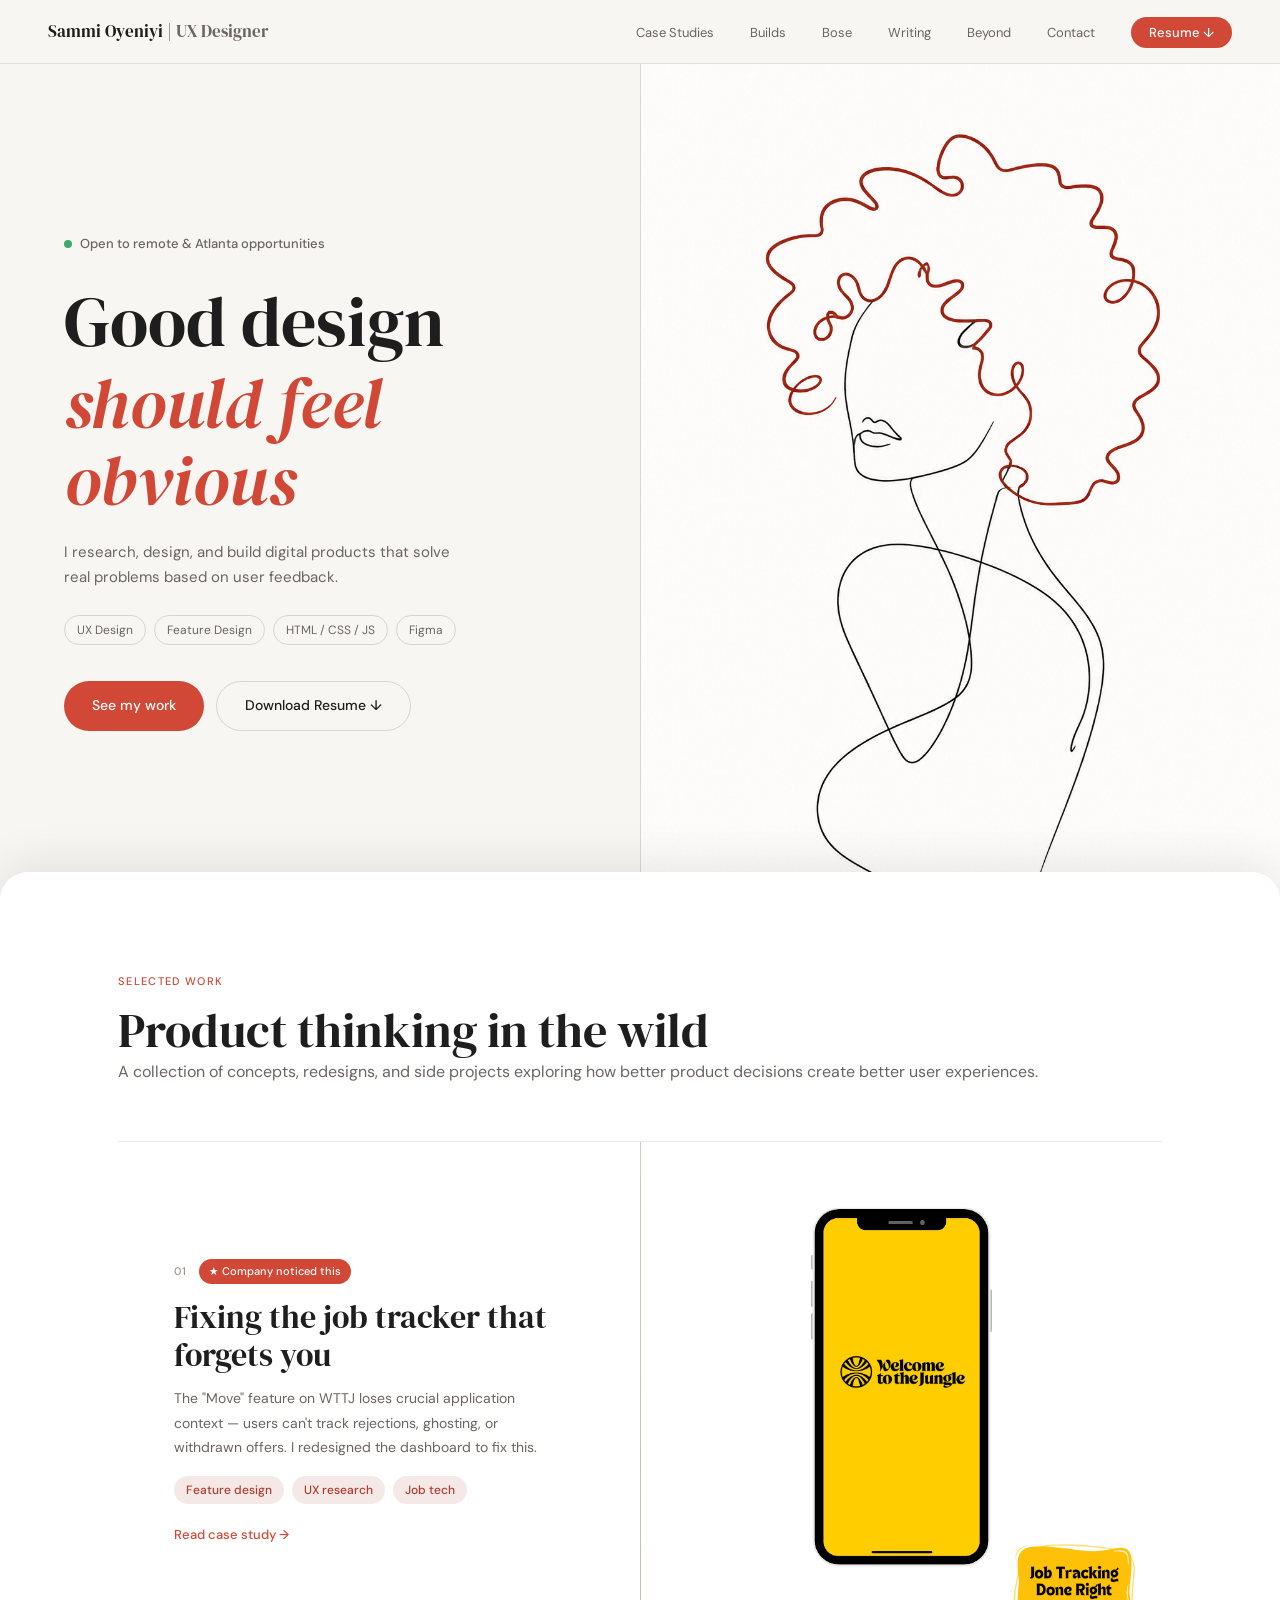
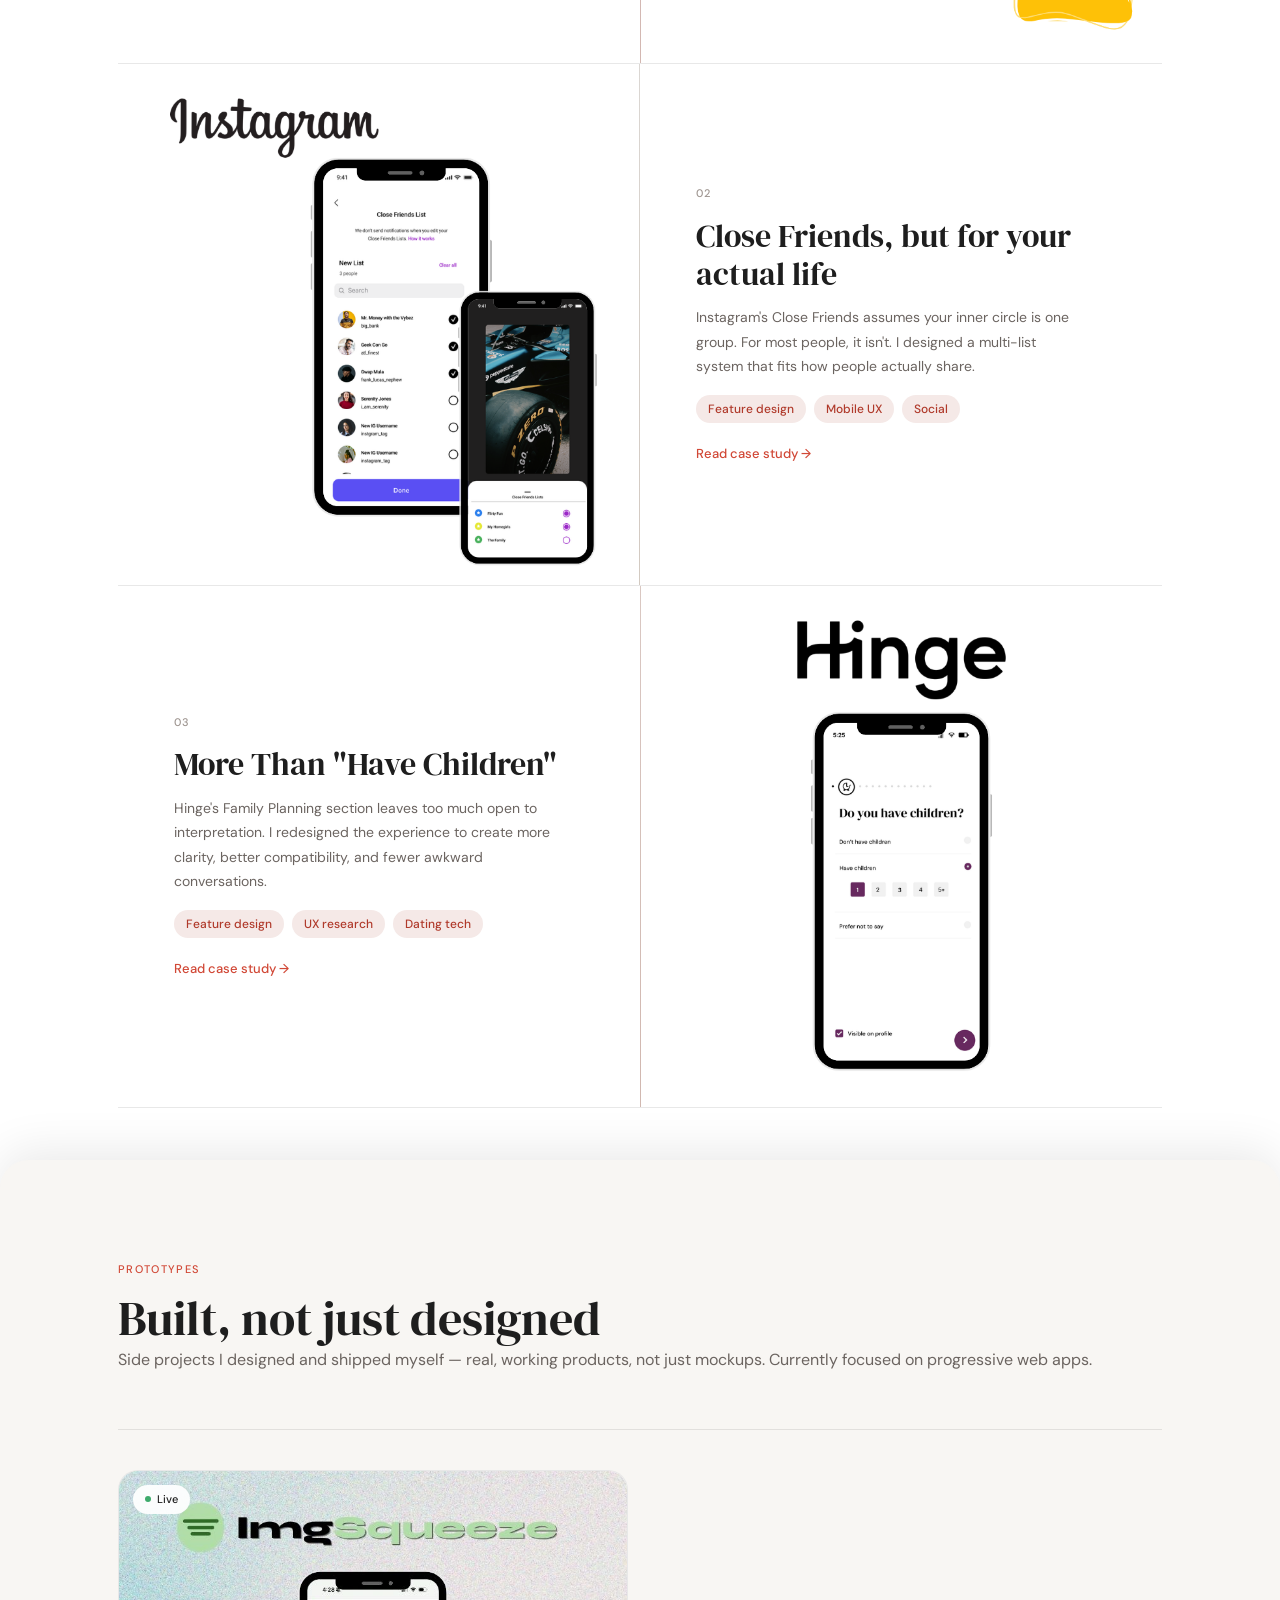
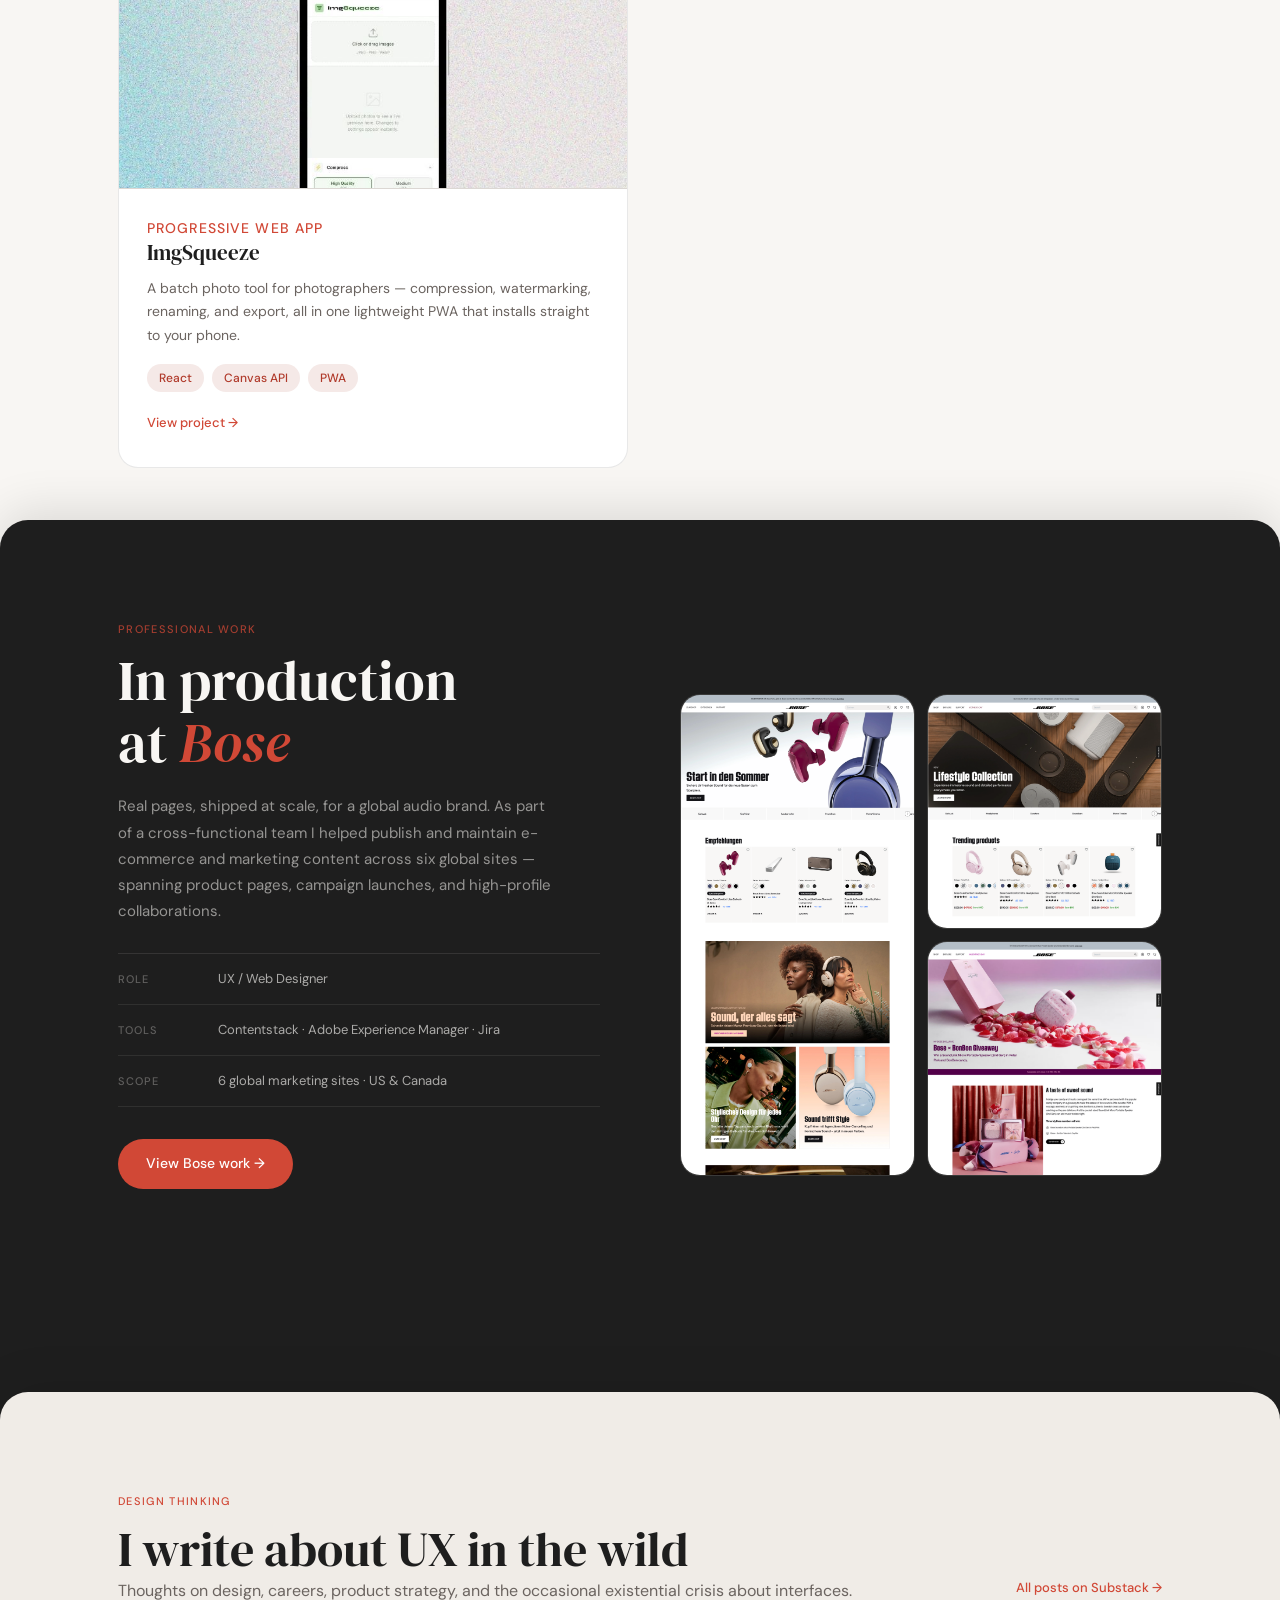
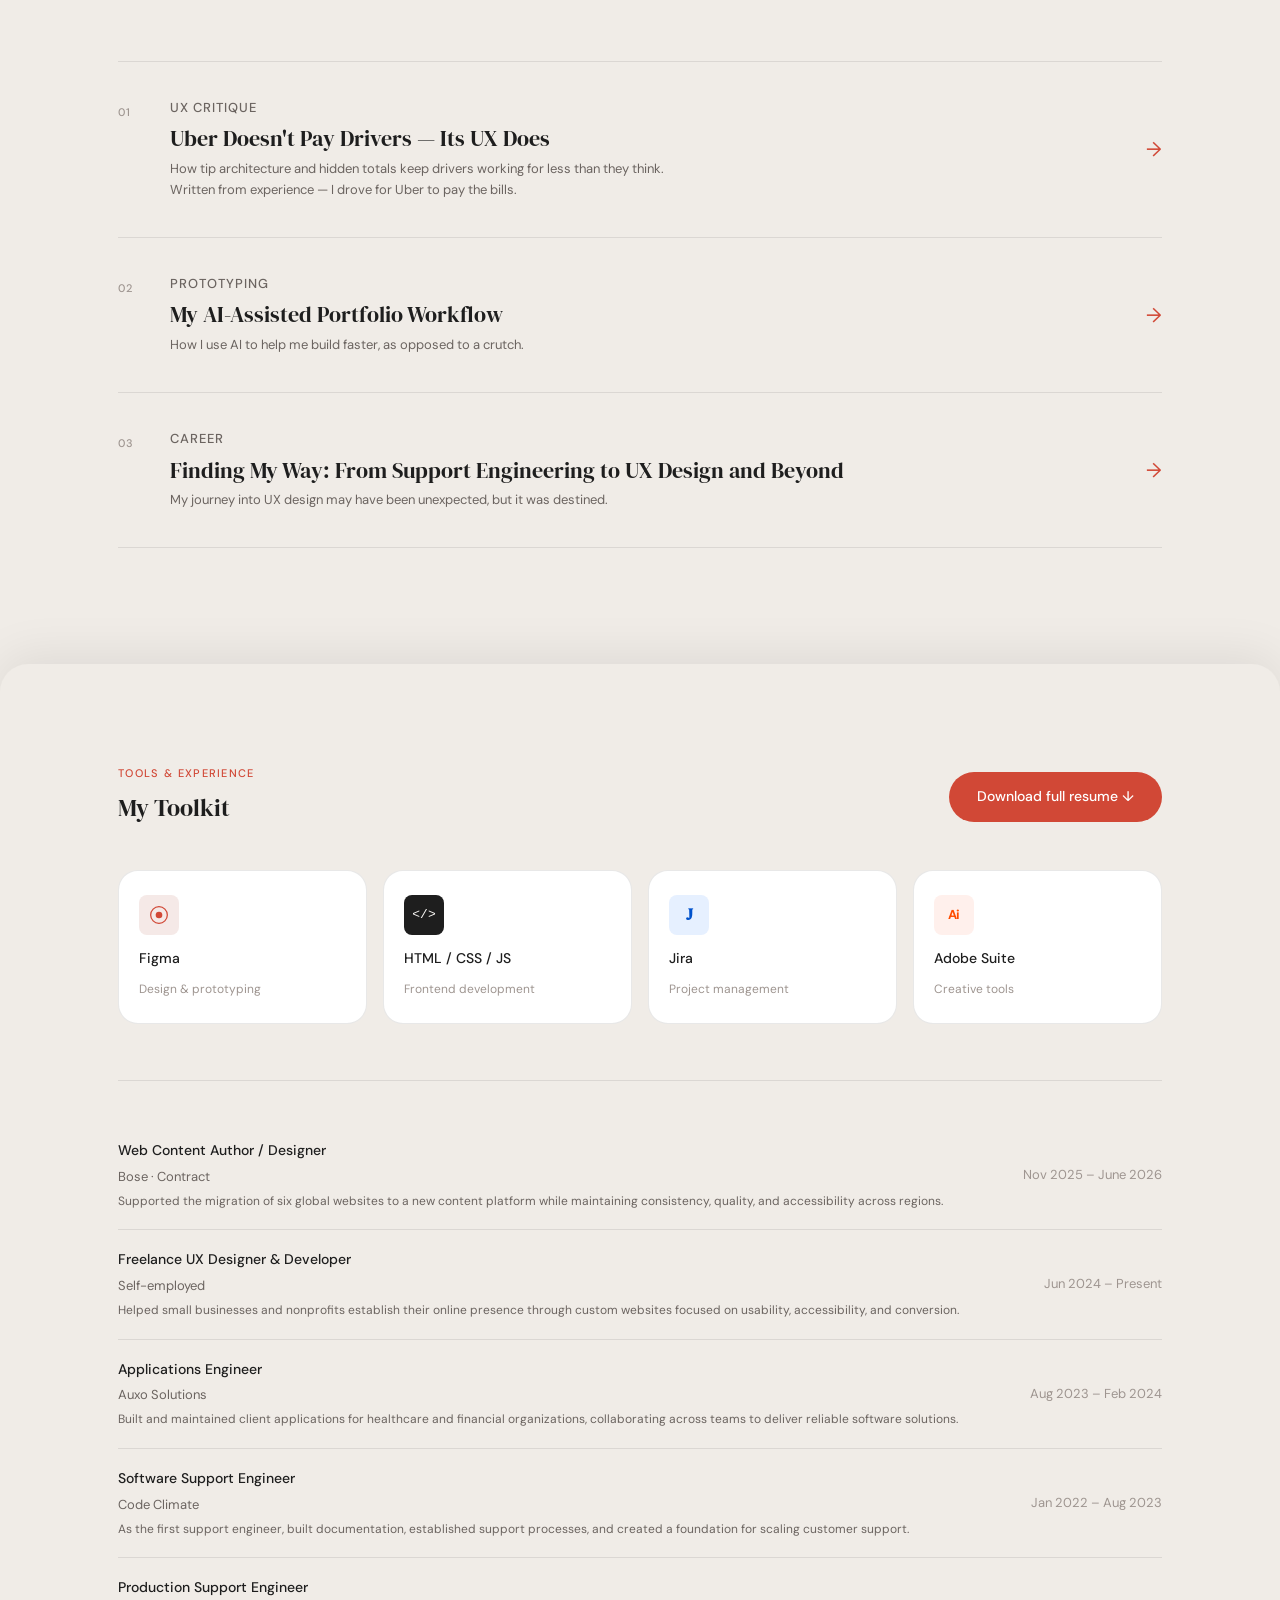
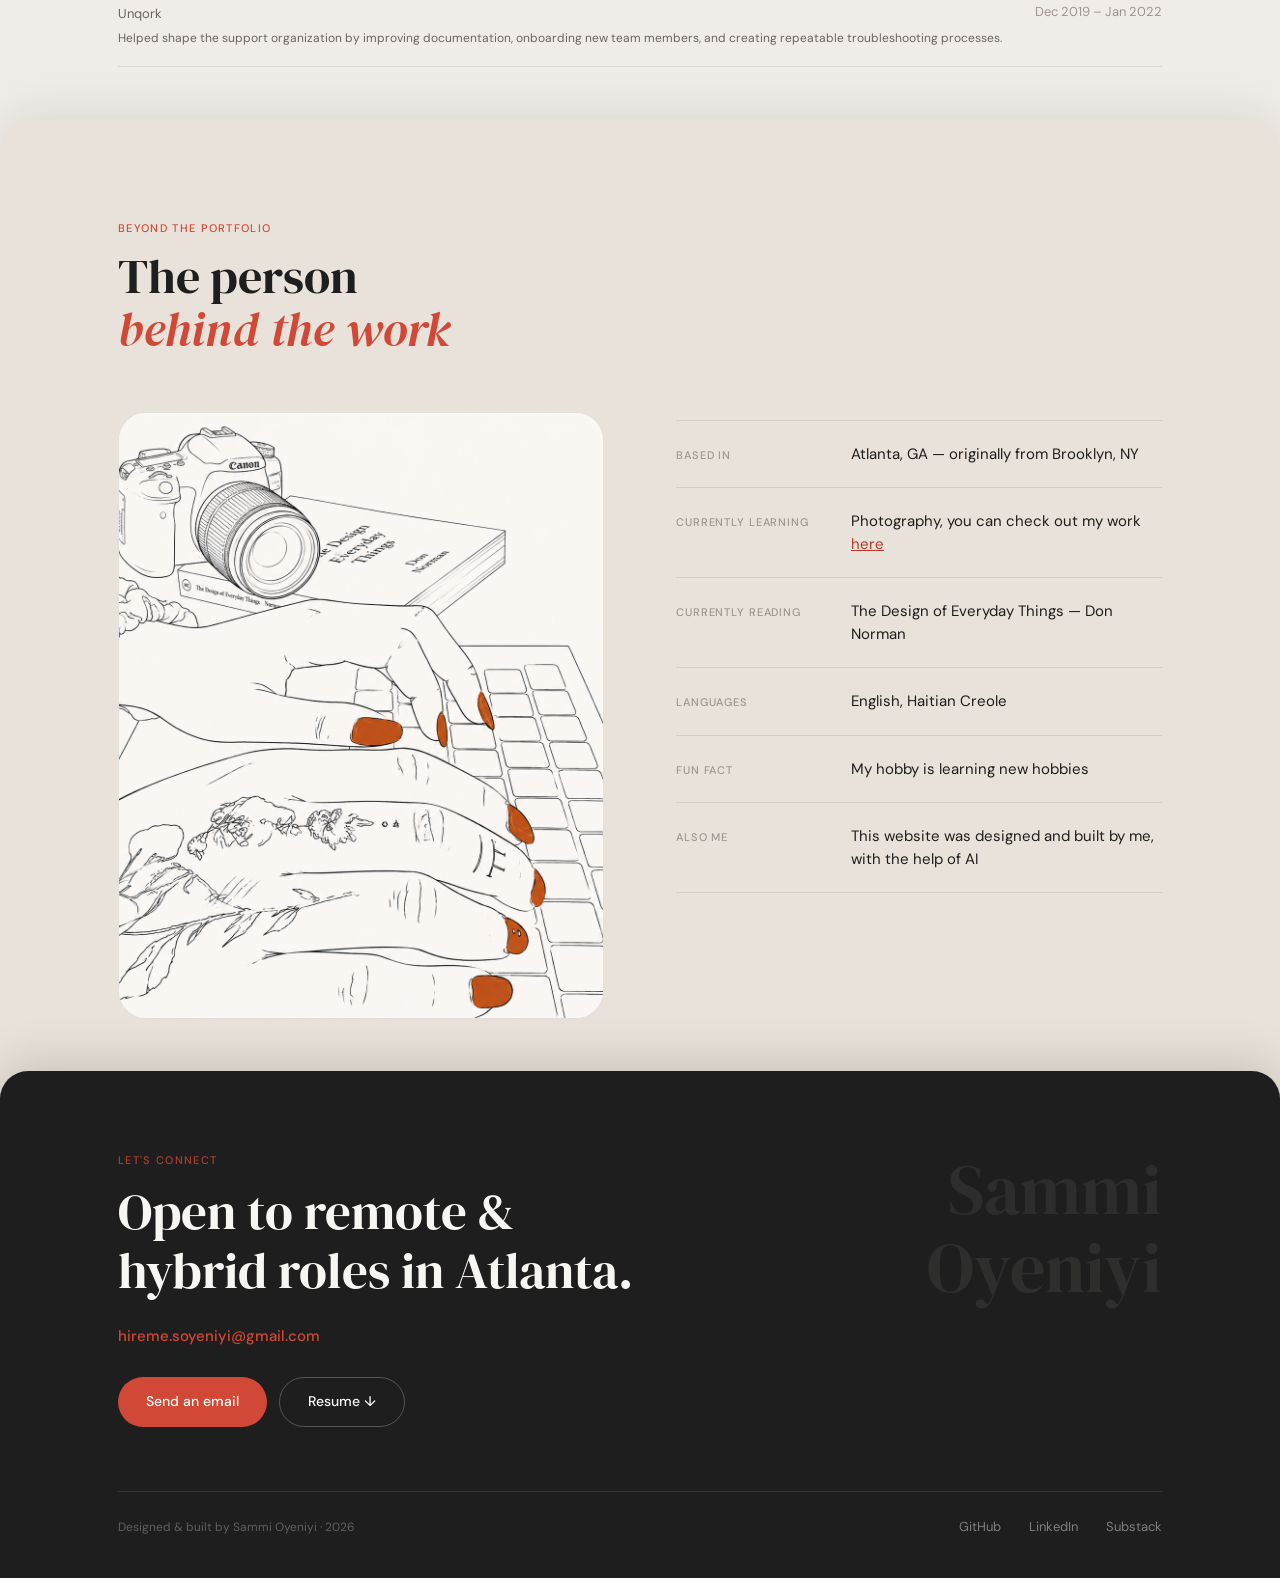
==== index.html @ ba92eee6 "update homepage articles" ====
<!DOCTYPE html>
<html lang="en">
<head>
  <meta charset="UTF-8">
  <meta name="viewport" content="width=device-width, initial-scale=1.0">
  <title>Sammi Oyeniyi — UX Designer</title>
  <link rel="icon" type="image/x-icon" href="assets/resume-favicon.png">
  <meta name="description" content="UX designer with a technical foundation. Atlanta, GA.">
  <link rel="preconnect" href="https://fonts.googleapis.com">
  <link rel="preconnect" href="https://fonts.gstatic.com" crossorigin>
  <link href="https://fonts.googleapis.com/css2?family=DM+Serif+Display:ital@0;1&family=DM+Sans:opsz,wght@9..40,300;9..40,400;9..40,500&display=swap" rel="stylesheet">
  <link rel="stylesheet" href="styles.css">
</head>
<body>

  <header class="nav">
    <a href="index.html" class="nav-logo">Sammi Oyeniyi | <span>UX Designer</span></a>
    <ul class="nav-links">
      <li><a href="index.html#work">Case Studies</a></li>
      <li><a href="index.html#builds">Builds</a></li>
      <li><a href="index.html#bose">Bose</a></li>
      <li><a href="index.html#thinking">Writing</a></li>
      <li><a href="index.html#beyond">Beyond</a></li>
      <li><a href="index.html#contact">Contact</a></li>
      <li><a href="assets/s-oyeniyi-ux-designer.pdf" class="nav-resume" download>Resume ↓</a></li>
    </ul>
    <!-- Mobile controls -->
    <div class="nav-mobile-controls">
      <a href="assets/s-oyeniyi-ux-designer.pdf" class="nav-resume nav-resume--mobile" download>Resume ↓</a>
      <button class="hamburger" id="hamburger" aria-label="Open menu" aria-expanded="false">
        <span></span>
        <span></span>
        <span></span>
      </button>
    </div>
  </header>

  <!-- Mobile menu overlay -->
  <div class="mobile-menu" id="mobileMenu" aria-hidden="true">
    <nav class="mobile-menu-inner">
      <a href="index.html#work"     class="mobile-link" onclick="closeMenu()">Work</a>
      <a href="index.html#builds"   class="mobile-link" onclick="closeMenu()">Builds</a>
      <a href="index.html#bose"     class="mobile-link" onclick="closeMenu()">Bose</a>
      <a href="index.html#thinking" class="mobile-link" onclick="closeMenu()">Writing</a>
      <a href="index.html#beyond"   class="mobile-link" onclick="closeMenu()">Beyond</a>
      <a href="index.html#contact"  class="mobile-link" onclick="closeMenu()">Contact</a>
      <a href="assets/s-oyeniyi-ux-designer.pdf" class="mobile-link mobile-link--resume" download>Resume ↓</a>
    </nav>
  </div>

  <!-- SCROLL STACK WRAPPER -->
  <div class="stack-wrapper">

    <!-- PANEL 1: HERO -->
    <section class="panel panel-hero" id="hero">
      <div class="hero-inner">
        <div class="hero-text">
          <div class="available-badge">
            <span class="badge-dot"></span>
            Open to remote & Atlanta opportunities
          </div>
          <!-- HEADLINE: write your own here -->
          <h1 class="hero-heading">
            <!-- Line 1 -->
            <span class="hero-line">Good design</span>
            <!-- Line 2 — italic accent -->
            <span class="hero-line hero-line--accent"><em>should feel obvious</em></span>
          </h1>
          <p class="hero-sub">
            <!-- Your subheading: role, background, what makes you different -->
            I research, design, and build digital products that solve real problems based on user feedback.
          </p>
          <div class="hero-skills">
            <span>UX Design</span>
            <span>Feature Design</span>
            <span>HTML / CSS / JS</span>
            <span>Figma</span>
          </div>
          <div class="hero-actions">
            <a href="#work" class="btn-primary">See my work</a>
            <a href="assets/sam-oyeniyi-product-designer-resume.pdf" class="btn-outline" download>Download Resume ↓</a>
          </div>
        </div>
        <div class="hero-photo">
         <img src="assets/portfolio-header.png" alt="abstract line art of woman">
          <!-- <div class="hero-photo-placeholder">
            <span>Your photo<br>or illustration</span>
          </div> -->
        </div>
      </div>
    </section>

    <!-- PANEL 2: WORK -->
    <section class="panel panel-work" id="work">
      <div class="panel-inner">
        <div class="section-header">
          <p class="eyebrow">Selected work</p>
          <h2>Product thinking in the wild</h2>
          <p>A collection of concepts, redesigns, and side projects exploring how better product decisions create better user experiences.</p>
        </div>

        <div class="work-grid">

          <!-- ROW 1: text left, image right -->
          <a href="case-study-wttj.html" class="work-row">
            <div class="work-info">
              <div class="work-meta">
                <span class="work-num">01</span>
                <span class="work-noticed">★ Company noticed this</span>
              </div>
              <h3>Fixing the job tracker that forgets you</h3>
              <p>The "Move" feature on WTTJ loses crucial application context — users can't track rejections, ghosting, or withdrawn offers. I redesigned the dashboard to fix this.</p>
              <div class="tags">
                <span class="tag">Feature design</span>
                <span class="tag">UX research</span>
                <span class="tag">Job tech</span>
              </div>
              <span class="work-cta">Read case study →</span>
            </div>
            <div class="work-image work-image--wttj">
              <img src="assets/wttj-hp.png" alt="WTTJ mockup">
            </div>
          </a>

          <!-- ROW 2: image left, text right -->
          <a href="case-study-instagram.html" class="work-row work-row--flip">
            <div class="work-image work-image--instagram">
              <img src="assets/ig-close-friends.png" alt="Instagram mockup">
            </div>
            <div class="work-info">
              <div class="work-meta">
                <span class="work-num">02</span>
              </div>
              <h3>Close Friends, but for your actual life</h3>
              <p>Instagram's Close Friends assumes your inner circle is one group. For most people, it isn't. I designed a multi-list system that fits how people actually share.</p>
              <div class="tags">
                <span class="tag">Feature design</span>
                <span class="tag">Mobile UX</span>
                <span class="tag">Social</span>
              </div>
              <span class="work-cta">Read case study →</span>
            </div>
          </a>

          <!-- ROW 3: text left, image right -->
          <a href="case-study-hinge.html" class="work-row">
            <div class="work-info">
              <div class="work-meta">
                <span class="work-num">03</span>
              </div>
              <h3>More Than "Have Children"</h3>
              <p>Hinge's Family Planning section leaves too much open to interpretation. I redesigned the experience to create more clarity, better compatibility, and fewer awkward conversations.</p>
              <div class="tags">
                <span class="tag">Feature design</span>
                <span class="tag">UX research</span>
                <span class="tag">Dating tech</span>
              </div>
              <span class="work-cta">Read case study →</span>
            </div>
            <div class="work-image work-image--hinge">
              <img src="assets/hinge-hp.png" alt="Hinge mockup">
            </div>
          </a>

        </div>
      </div>
    </section>

    <!-- PANEL: BUILDS / PROTOTYPES -->
    <!--
      To add next week's project:
      1. Duplicate the ".build-card" block below (not the ".build-card--empty" one).
      2. Point its <a href> at the new project's detail page (e.g. build-<name>.html).
      3. Swap the image, eyebrow, title, description, and tags.
      4. Copy build-imageprep.html as a starting template for the new detail page.
      The dashed "next build" card can stay as the last item, or be removed once
      you're not actively teasing an upcoming project.
    -->
    <section class="panel panel-builds" id="builds">
      <div class="panel-inner">
        <div class="section-header">
          <p class="eyebrow">Prototypes</p>
          <h2>Built, not just designed</h2>
          <p>Side projects I designed and shipped myself — real, working products, not just mockups. Currently focused on progressive web apps.</p>
        </div>

        <div class="builds-grid">

          <!-- BUILD 1: ImagePrep -->
          <a href="build-imgsqueeze.html" class="build-card">
            <div class="build-card-image">
              <span class="build-status"><span class="build-status-dot"></span> Live</span>
              <img src="assets/imgsqueeze-hp.jpg" alt="ImgSqueeze app screenshot">
            </div>
            <div class="build-card-body">
              <p class="build-card-eyebrow">Progressive Web App</p>
              <h3>ImgSqueeze</h3>
              <p>A batch photo tool for photographers — compression, watermarking, renaming, and export, all in one lightweight PWA that installs straight to your phone.</p>
              <div class="tags">
                <span class="tag">React</span>
                <span class="tag">Canvas API</span>
                <span class="tag">PWA</span>
              </div>
              <span class="work-cta">View project →</span>
            </div>
          </a>

          <!-- NEXT BUILD — placeholder slot, swap for the next project card -->
          <!-- <div class="build-card build-card--empty">
            <div class="build-card--empty-inner">
              <span>🛠️</span>
              <strong>Next build in progress</strong>
              <p>A new prototype is on the way — check back soon.</p>
            </div>
          </div> -->

        </div>
      </div>
    </section>

    <!-- PANEL: BOSE -->
    <section class="panel panel-bose" id="bose">
      <div class="panel-inner">
        <div class="bose-layout">
          <div class="bose-left">
            <p class="eyebrow">Professional work</p>
            <h2 class="bose-heading">In production<br>at <em>Bose</em></h2>
            <p class="bose-sub">Real pages, shipped at scale, for a global audio brand. As part of a cross-functional team I helped publish and maintain e-commerce and marketing content across six global sites — spanning product pages, campaign launches, and high-profile collaborations.</p>
            <div class="bose-details">
              <div class="bose-detail">
                <span class="bose-detail-label">Role</span>
                <span class="bose-detail-value">UX / Web Designer</span>
              </div>
              <div class="bose-detail">
                <span class="bose-detail-label">Tools</span>
                <span class="bose-detail-value">Contentstack · Adobe Experience Manager · Jira</span>
              </div>
              <div class="bose-detail">
                <span class="bose-detail-label">Scope</span>
                <span class="bose-detail-value">6 global marketing sites · US & Canada</span>
              </div>
            </div>
            <a href="bose.html" class="btn-primary">View Bose work →</a>
          </div>
          <div class="bose-right">
            <!-- Replace these with real screenshots -->
            <div class="bose-grid">
              <div class="bose-thumb bose-thumb--tall">
                <img src="assets/bose/bose-hp.png" alt="Bose page">
              </div>
              <div class="bose-thumb-stack">
                <div class="bose-thumb">
                  <img src="assets/bose/bose-hp-small-one.png" alt="Bose page">
                </div>
                <div class="bose-thumb">
                  <img src="assets/bose/bose-hp-bonbon.png" alt="Bose page">
                </div>
              </div>
            </div>
          </div>
        </div>
      </div>
    </section>

    <!-- PANEL 3: DESIGN THINKING -->
    <section class="panel panel-thinking" id="thinking">
      <div class="panel-inner">
        <div class="section-header section-header--row">
          <div>
            <p class="eyebrow">Design thinking</p>
            <h2>I write about UX in the wild</h2>
            <p>Thoughts on design, careers, product strategy, and the occasional existential crisis about interfaces.</p>
          </div>
          <a href="https://sammithedev.substack.com" target="_blank" rel="noopener" class="substack-link">All posts on Substack →</a>
        </div>

        <div class="thinking-list">
          <a href="https://sammithedev.substack.com/p/uber-doesnt-pay-driversits-ux-does" target="_blank" rel="noopener" class="thinking-row">
            <div class="thinking-row-left">
              <span class="thinking-num">01</span>
              <div>
                <p class="thinking-label">UX critique</p>
                <h3>Uber Doesn't Pay Drivers — Its UX Does</h3>
                <p>How tip architecture and hidden totals keep drivers working for less than they think. Written from experience — I drove for Uber to pay the bills.</p>
              </div>
            </div>
            <span class="thinking-arrow">→</span>
          </a>
          <a href="https://sammithedev.substack.com/p/my-ai-assisted-portfolio-workflow" target="_blank" rel="noopener" class="thinking-row">
            <div class="thinking-row-left">
              <span class="thinking-num">02</span>
              <div>
                <p class="thinking-label">Prototyping</p>
                <h3>My AI-Assisted Portfolio Workflow</h3>
                <p>How I use AI to help me build faster, as opposed to a crutch.</p>
              </div>
            </div>
            <span class="thinking-arrow">→</span>
          </a>
          <a href="https://sammithedev.substack.com/p/finding-my-way-from-support-engineering" target="_blank" rel="noopener" class="thinking-row">
            <div class="thinking-row-left">
              <span class="thinking-num">03</span>
              <div>
                <p class="thinking-label">Career</p>
                <h3>Finding My Way: From Support Engineering to UX Design and Beyond</h3>
                <p>My journey into UX design may have been unexpected, but it was destined.</p>
              </div>
            </div>
            <span class="thinking-arrow">→</span>
          </a>
        </div>
      </div>
    </section>

    <!-- PANEL: TECH STACK + RESUME -->
    <section class="panel panel-stack" id="stack">
      <div class="panel-inner">
        <div class="stack-section-header">
          <div>
            <p class="eyebrow">Tools & experience</p>
            <h2>My Toolkit</h2>
          </div>
          <a href="assets/sam-oyeniyi-product-designer-resume.pdf" class="btn-primary" download>Download full resume ↓</a>
        </div>

        <div class="tech-grid">
          <div class="tech-item">
            <div class="tech-icon">
              <svg viewBox="0 0 24 24" fill="none" xmlns="http://www.w3.org/2000/svg"><path d="M8 12a4 4 0 1 0 8 0 4 4 0 0 0-8 0z" fill="#D14836"/><path d="M12 2C6.48 2 2 6.48 2 12s4.48 10 10 10 10-4.48 10-10S17.52 2 12 2z" stroke="#D14836" stroke-width="1.5" fill="none"/></svg>
            </div>
            <span class="tech-name">Figma</span>
            <span class="tech-desc">Design & prototyping</span>
          </div>
          <div class="tech-item">
            <div class="tech-icon tech-icon--code">
              <span>&lt;/&gt;</span>
            </div>
            <span class="tech-name">HTML / CSS / JS</span>
            <span class="tech-desc">Frontend development</span>
          </div>
          <div class="tech-item">
            <div class="tech-icon tech-icon--jira">
              <span>J</span>
            </div>
            <span class="tech-name">Jira</span>
            <span class="tech-desc">Project management</span>
          </div>
          <div class="tech-item">
            <div class="tech-icon tech-icon--adobe">
              <span>Ai</span>
            </div>
            <span class="tech-name">Adobe Suite</span>
            <span class="tech-desc">Creative tools</span>
          </div>
        </div>

        <div class="resume-strip">
          <div class="resume-roles">
            <div class="resume-role">
              <div class="resume-role-left">
                <span class="resume-role-title">Web Content Author / Designer</span>
                <span class="resume-role-co">Bose · Contract</span>
                <p class="resume-text">Supported the migration of six global websites to a new content platform while maintaining consistency, quality, and accessibility across regions.</p>
              </div>
              <span class="resume-role-date">Nov 2025 – June 2026</span>
            </div>
            <div class="resume-role">
              <div class="resume-role-left">
                <span class="resume-role-title">Freelance UX Designer & Developer</span>
                <span class="resume-role-co">Self-employed</span>
                <p class="resume-text">Helped small businesses and nonprofits establish their online presence through custom websites focused on usability, accessibility, and conversion.</p>
              </div>
              <span class="resume-role-date">Jun 2024 – Present</span>
            </div>
            <div class="resume-role">
              <div class="resume-role-left">
                <span class="resume-role-title">Applications Engineer</span>
                <span class="resume-role-co">Auxo Solutions</span>
                <p class="resume-text">Built and maintained client applications for healthcare and financial organizations, collaborating across teams to deliver reliable software solutions.</p>
              </div>
              <span class="resume-role-date">Aug 2023 – Feb 2024</span>
            </div>
            <div class="resume-role">
              <div class="resume-role-left">
                <span class="resume-role-title">Software Support Engineer</span>
                <span class="resume-role-co">Code Climate</span>
                <p class="resume-text">As the first support engineer, built documentation, established support processes, and created a foundation for scaling customer support.</p>
              </div>
              <span class="resume-role-date">Jan 2022 – Aug 2023</span>
            </div>
            <div class="resume-role">
              <div class="resume-role-left">
                <span class="resume-role-title">Production Support Engineer</span>
                <span class="resume-role-co">Unqork</span>
                <p class="resume-text">Helped shape the support organization by improving documentation, onboarding new team members, and creating repeatable troubleshooting processes.</p>
              </div>
              <span class="resume-role-date">Dec 2019 – Jan 2022</span>
            </div>
          </div>
        </div>

      </div>
    </section>

    <!-- PANEL 4: BEYOND -->
    <section class="panel panel-beyond" id="beyond">
      <div class="panel-inner">
        <div class="section-header">
          <p class="eyebrow">Beyond the portfolio</p>
          <h2 class="beyond-heading">The person<br><em>behind the work</em></h2>
        </div>
        <div class="beyond-layout">
          <div class="beyond-photo">
           <img src="assets/portfolio-beyond.png" alt="Sammi">
          </div>
          <div class="beyond-facts">
            <div class="fact-row">
              <span class="fact-label">Based in</span>
              <span class="fact-value">Atlanta, GA — originally from Brooklyn, NY</span>
            </div>
            <div class="fact-row">
              <span class="fact-label">Currently learning</span>
              <span class="fact-value">Photography, you can check out my work <a href="https://www.vibewithsammi.com/" target="_blank" style="text-decoration: underline;color: #B03A2B;" rel="noopener noreferrer">here</a> </span>
            </div>
            <div class="fact-row">
              <span class="fact-label">Currently reading</span>
              <span class="fact-value">The Design of Everyday Things — Don Norman</span>
            </div>
            <div class="fact-row">
              <span class="fact-label">Languages</span>
              <span class="fact-value">English, Haitian Creole</span>
            </div>
            <div class="fact-row">
              <span class="fact-label">Fun fact</span>
              <span class="fact-value">My hobby is learning new hobbies</span>
            </div>
            <div class="fact-row">
              <span class="fact-label">Also me</span>
              <span class="fact-value">This website was designed and built by me, with the help of AI</span>
            </div>
          </div>
        </div>
      </div>
    </section>

    <!-- PANEL 5: FOOTER / CONTACT -->
    <footer class="panel panel-footer" id="contact">
      <div class="panel-inner footer-inner">
        <div class="footer-top">
          <div class="footer-left">
            <p class="eyebrow">Let's connect</p>
            <h2 class="footer-heading">Open to remote &<br>hybrid roles in Atlanta.</h2>
            <a href="mailto:hireme.soyeniyi@gmail.com" class="footer-email">hireme.soyeniyi@gmail.com</a>
            <div class="footer-actions">
              <a href="mailto:hireme.soyeniyi@gmail.com" class="btn-primary">Send an email</a>
              <a href="assets/s-oyeniyi-ux-designer.pdf" class="btn-outline" download>Resume ↓</a>
            </div>
          </div>
          <div class="footer-wordmark">Sammi<br>Oyeniyi</div>
        </div>
        <div class="footer-bottom">
          <p>Designed & built by Sammi Oyeniyi · 2026</p>
          <div class="footer-links">
            <a href="https://github.com/SOyeniyi801" target="_blank" rel="noopener">GitHub</a>
            <a href="https://www.linkedin.com/in/samantha-o-6384705a/" target="_blank" rel="noopener">LinkedIn</a>
            <a href="https://sammithedev.substack.com" target="_blank" rel="noopener">Substack</a>
          </div>
        </div>
      </div>
    </footer>

  </div><!-- end .stack-wrapper -->

  <script>
    // Stacking scroll — hero scales down as next panel covers it
    const hero = document.querySelector('.panel-hero');
    function onScroll() {
      if (!hero) return;
      const rect = hero.getBoundingClientRect();
      const progress = Math.min(Math.max(-rect.top / (rect.height * 0.6), 0), 1);
      hero.style.transform = `scale(${1 - progress * 0.035})`;
      hero.style.transformOrigin = 'top center';
    }
    window.addEventListener('scroll', onScroll, { passive: true });
    onScroll();

    // Hamburger menu
    const hamburger = document.getElementById('hamburger');
    const mobileMenu = document.getElementById('mobileMenu');

    hamburger.addEventListener('click', () => {
      const isOpen = mobileMenu.classList.contains('is-open');
      if (isOpen) { closeMenu(); } else { openMenu(); }
    });

    function openMenu() {
      mobileMenu.classList.add('is-open');
      hamburger.classList.add('is-active');
      hamburger.setAttribute('aria-expanded', 'true');
      mobileMenu.setAttribute('aria-hidden', 'false');
      document.body.style.overflow = 'hidden';
    }

    function closeMenu() {
      mobileMenu.classList.remove('is-open');
      hamburger.classList.remove('is-active');
      hamburger.setAttribute('aria-expanded', 'false');
      mobileMenu.setAttribute('aria-hidden', 'true');
      document.body.style.overflow = '';
    }

    // Close on outside click
    mobileMenu.addEventListener('click', (e) => {
      if (e.target === mobileMenu) closeMenu();
    });
    // Hide nav on scroll down, show on scroll up
let lastScrollY = window.scrollY;
let navHidden = false;
const navEl = document.querySelector('.nav');

function handleNavScroll() {
  const currentScrollY = window.scrollY;

  // Always show nav near the top of the page
  if (currentScrollY < 80) {
    navEl.classList.remove('nav--hidden');
    navHidden = false;
    lastScrollY = currentScrollY;
    return;
  }

  const scrollingDown = currentScrollY > lastScrollY;

  if (scrollingDown && !navHidden) {
    navEl.classList.add('nav--hidden');
    navHidden = true;
  } else if (!scrollingDown && navHidden) {
    navEl.classList.remove('nav--hidden');
    navHidden = false;
  }

  lastScrollY = currentScrollY;
}

window.addEventListener('scroll', handleNavScroll, { passive: true });
function openMenu() {
  mobileMenu.classList.add('is-open');
  hamburger.classList.add('is-active');
  hamburger.setAttribute('aria-expanded', 'true');
  document.body.style.overflow = 'hidden';
  navEl.classList.remove('nav--hidden'); // keep nav visible while menu is open
}
  </script>

</body>
</html>
---- styles.css ----
/* ============================================
   SAMMI OYENIYI — PORTFOLIO v3
   Colors: #D14836 · off-white · charcoal
   Fonts: DM Serif Display + DM Sans
   ============================================ */

   :root {
    --red:          #D14836;
    --red-dark:     #B03A2B;
    --red-light:    #F5E9E7;
    --offwhite:     #F8F6F3;
    --offwhite-2:   #F0ECE7;
    --offwhite-3:   #E8E2DA;
    --charcoal:     #1E1E1E;
    --charcoal-2:   #2C2C2C;
    --mid:          #6B6460;
    --muted:        #9E9590;
    --border:       rgba(30,30,30,0.1);
    --border-med:   rgba(30,30,30,0.15);
  
    --serif:        'DM Serif Display', Georgia, serif;
    --sans:         'DM Sans', system-ui, sans-serif;
  
    --r-sm:   8px;
    --r-md:   14px;
    --r-lg:   20px;
    --r-xl:   28px;
    --r-full: 999px;
  
    --nav-h:  64px;
    --max-w:  1140px;
  }
  
  /* RESET */
  *, *::before, *::after { box-sizing: border-box; margin: 0; padding: 0; }
  html { scroll-behavior: smooth; }
  
  body {
    background: var(--charcoal);
    color: var(--charcoal);
    font-family: var(--sans);
    font-size: 16px;
    line-height: 1.7;
    -webkit-font-smoothing: antialiased;
  }
  
  img { max-width: 100%; display: block; }
  a { text-decoration: none; color: inherit; }
  ul { list-style: none; }
  p { color: var(--mid); }
  
  h1, h2, h3 {
    font-family: var(--serif);
    font-weight: 400;
    line-height: 1.15;
    color: var(--charcoal);
  }
  
  .link {
    text-decoration: underline;
  }
  
  .eyebrow {
    font-family: var(--sans);
    font-size: 11px;
    font-weight: 500;
    text-transform: uppercase;
    letter-spacing: 0.12em;
    color: var(--red);
    margin-bottom: 12px;
  }
  
  /* NAV */
  .nav {
    position: fixed;
    top: 0; left: 0; right: 0;
    height: var(--nav-h);
    z-index: 1000;
    display: flex;
    justify-content: space-between;
    align-items: center;
    padding: 0 48px;
    background: rgba(248,246,243,0.92);
    -webkit-backdrop-filter: blur(16px);
    backdrop-filter: blur(16px);
  
    border-bottom: 1px solid var(--border);
    transform: translateY(0);
    transition: transform 0.3s ease;
  }
  .nav.nav--hidden {
    transform: translateY(-100%);
  }
  
  .nav-logo {
    font-family: var(--serif);
    font-size: 17px;
    color: var(--charcoal);
  }
  
  .nav-logo span {
    color:var(--mid) ;
  }
  
  .nav-links {
    display: flex;
    gap: 36px;
    align-items: center;
  }
  
  .nav-links a {
    font-size: 13px;
    color: var(--mid);
    transition: color 0.2s;
  }
  
  .nav-links a:hover { color: var(--red); }
  
  .nav-resume {
    background: var(--red) !important;
    color: #fff !important;
    padding: 7px 18px;
    border-radius: var(--r-full);
    font-weight: 500;
    font-size: 13px;
    transition: background 0.2s !important;
  }
  
  .nav-resume:hover { background: var(--red-dark) !important; }
  
  /* STACK WRAPPER — creates the stacking scroll effect */
  .stack-wrapper {
    position: relative;
  }
  
  /* PANELS — normal flow, hero is the only sticky one */
  .panel {
    position: relative;
    min-height: 100vh;
    width: 100%;
    overflow: hidden;
  }
  
  /* Hero sticks while subsequent panels scroll over it */
  .panel-hero {
    position: sticky;
    top: 0;
    z-index: 1;
    max-height: 800px;
  }
  
  /* Each section slides up over the previous with rounded top corners */
  /* Incrementing z-index ensures each panel covers the one before it */
  .panel-work     { position: relative; z-index: 3; margin-top: -28px; }
  .panel-builds   { position: relative; z-index: 4; margin-top: -28px; }
  .panel-bose     { position: relative; z-index: 5; margin-top: -28px; }
  .panel-thinking { position: relative; z-index: 6; margin-top: -28px; }
  .panel-stack    { position: relative; z-index: 7; margin-top: -28px; }
  .panel-beyond   { position: relative; z-index: 8; margin-top: -28px; }
  .panel-footer   { position: relative; z-index: 9; margin-top: -28px; }
  
  /* Panel backgrounds */
  .panel-hero     { background: var(--offwhite); }
  .panel-work     { background: #fff;            border-radius: var(--r-xl) var(--r-xl) 0 0; box-shadow: 0 -8px 48px rgba(0,0,0,0.09); }
  .panel-bose     { background: var(--charcoal); border-radius: var(--r-xl) var(--r-xl) 0 0; box-shadow: 0 -8px 48px rgba(0,0,0,0.12); }
  .panel-thinking { background: var(--offwhite-2); border-radius: var(--r-xl) var(--r-xl) 0 0; box-shadow: 0 -8px 48px rgba(0,0,0,0.08); }
  .panel-stack    { background: var(--offwhite-2); border-radius: var(--r-xl) var(--r-xl) 0 0; box-shadow: 0 -8px 48px rgba(0,0,0,0.08); }
  .panel-beyond   { background: var(--offwhite-3); border-radius: var(--r-xl) var(--r-xl) 0 0; box-shadow: 0 -8px 48px rgba(0,0,0,0.08); }
  .panel-footer   { background: var(--charcoal);   border-radius: var(--r-xl) var(--r-xl) 0 0; box-shadow: 0 -8px 48px rgba(0,0,0,0.15); min-height: auto; }
  
  /* Inner container */
  .panel-inner {
    max-width: var(--max-w);
    margin: 0 auto;
    padding: 100px 48px 80px;
  }
  
  /* Section headers */
  .section-header { margin-bottom: 56px; }
  
  .section-header h2 {
    font-size: clamp(28px, 4vw, 48px);
    color: var(--charcoal);
  }
  
  .section-header--row {
    display: flex;
    justify-content: space-between;
    align-items: flex-end;
    gap: 24px;
  }
  
  .section-header--row h2 { margin-bottom: 0; }
  
  /* BUTTONS */
  .btn-primary {
    display: inline-block;
    background: var(--red);
    color: #fff;
    font-family: var(--sans);
    font-size: 14px;
    font-weight: 500;
    padding: 13px 28px;
    border-radius: var(--r-full);
    transition: background 0.2s;
    white-space: nowrap;
  }
  
  .btn-primary:hover { background: var(--red-dark); }
  
  .btn-outline {
    display: inline-block;
    background: transparent;
    color: var(--charcoal);
    font-family: var(--sans);
    font-size: 14px;
    font-weight: 500;
    padding: 12px 28px;
    border-radius: var(--r-full);
    border: 1.5px solid var(--border-med);
    transition: border-color 0.2s, background 0.2s;
    white-space: nowrap;
  }
  
  .btn-outline:hover {
    border-color: var(--charcoal);
    background: rgba(30,30,30,0.04);
  }
  
  /* TAGS */
  .tags { display: flex; flex-wrap: wrap; gap: 8px; margin: 16px 0 20px; }
  
  .tag {
    font-size: 12px;
    font-weight: 500;
    background: var(--red-light);
    color: var(--red-dark);
    padding: 4px 12px;
    border-radius: var(--r-full);
  }
  
  /* ============================================
     HERO
     ============================================ */
  
  .panel-hero {
    padding-top: var(--nav-h);
    display: flex;
    align-items: stretch;
  }
  
  .hero-inner {
    display: grid;
    grid-template-columns: 1fr 1fr;
    min-height: calc(100vh - var(--nav-h));
    max-width: 100%;
    width: 100%;
  }
  
  .hero-text {
    display: flex;
    flex-direction: column;
    justify-content: center;
    padding: 80px 64px 80px 10%;
  }
  
  .available-badge {
    display: inline-flex;
    align-items: center;
    gap: 8px;
    font-size: 13px;
    font-weight: 500;
    color: var(--mid);
    margin-bottom: 28px;
  }
  
  .badge-dot {
    width: 8px;
    height: 8px;
    border-radius: 50%;
    background: #3DAA6B;
    flex-shrink: 0;
  }
  
  .hero-heading {
    font-size: clamp(40px, 5.5vw, 72px);
    line-height: 1.1;
    color: var(--charcoal);
    margin-bottom: 20px;
    display: flex;
    flex-direction: column;
    gap: 4px;
  }
  
  .hero-line--accent em {
    font-style: italic;
    color: var(--red);
  }
  
  .hero-sub {
    font-size: 15px;
    color: var(--mid);
    line-height: 1.7;
    margin-bottom: 24px;
    max-width: 400px;
  }
  
  .hero-skills {
    display: flex;
    flex-wrap: wrap;
    gap: 8px;
    margin-bottom: 36px;
  }
  
  .hero-skills span {
    font-size: 12px;
    color: var(--mid);
    border: 1px solid var(--border-med);
    padding: 4px 12px;
    border-radius: var(--r-full);
  }
  
  .hero-actions {
    display: flex;
    gap: 12px;
    flex-wrap: wrap;
  }
  
  .hero-photo {
    background: var(--offwhite-2);
    display: flex;
    align-items: flex-end;
    justify-content: center;
    overflow: hidden;
    border-left: 1px solid var(--border);
  }
  
  .hero-photo img {
    width: 100%;
    height: 100%;
    object-fit: cover;
    object-position: top center;
  }
  
  
  
  /* ============================================
     WORK
     ============================================ */
  
  .work-grid {
    display: flex;
    flex-direction: column;
    border-top: 1px solid var(--border);
  }
  
  .work-row {
    display: grid;
    grid-template-columns: 1fr 1fr;
    min-height: 400px;
    border-bottom: 1px solid var(--border);
    transition: background 0.2s;
    cursor: pointer;
  }
  
  .work-row:hover { background: var(--offwhite); }
  
  /* Flipped row — image first */
  .work-row--flip {
    direction: ltr; /* ensure consistent */
  }
  
  .work-info {
    padding: 52px 56px;
    display: flex;
    flex-direction: column;
    justify-content: center;
  }
  
  .work-meta {
    display: flex;
    align-items: center;
    gap: 12px;
    margin-bottom: 14px;
  }
  
  .work-num {
    font-size: 11px;
    font-weight: 500;
    color: var(--muted);
    letter-spacing: 0.08em;
  }
  
  .work-noticed {
    font-size: 11px;
    font-weight: 500;
    background: var(--red);
    color: #fff;
    padding: 3px 10px;
    border-radius: var(--r-full);
  }
  
  .work-info h3 {
    font-size: clamp(22px, 2.5vw, 32px);
    color: var(--charcoal);
    margin-bottom: 12px;
    line-height: 1.2;
  }
  
  .work-info p {
    font-size: 14px;
    line-height: 1.75;
    max-width: 380px;
    margin-bottom: 0;
  }
  
  .work-cta {
    font-size: 13px;
    font-weight: 500;
    color: var(--red);
    display: inline-block;
  }
  
  .work-image {
    display: flex;
    align-items: center;
    justify-content: center;
    border-left: 1px solid var(--border);
    position: relative;
    overflow: hidden;
    min-height: 360px;
  }
  
  /* For flipped rows, image is on the left so border goes right */
  .work-row--flip .work-image {
    border-left: none;
    border-right: 1px solid var(--border);
    order: -1;
  }
  
  .work-image img {
    width: 100%;
    height: 100%;
    object-fit: cover;
    object-position: top;
    transition: transform 0.4s ease;
  }
  
  .work-row:hover .work-image img { transform: scale(1.03); }
  
  /* Gradient placeholders per project */
  .work-image--wttj {
    background: linear-gradient(135deg, #F5E9E7 0%, #EDD9D5 50%, #E8C8C2 100%);
  }
  
  .work-image--instagram {
    background: linear-gradient(135deg, #F0ECE7 0%, #E8DDD4 50%, #DDD0C5 100%);
  }
  
  .work-image--hinge {
    background: linear-gradient(135deg, #F5EDEA 0%, #EFDBD5 50%, #E5C9C0 100%);
  }
  
  .work-image-label {
    font-family: var(--serif);
    font-size: 24px;
    color: rgba(30,30,30,0.25);
    text-align: center;
    padding: 20px;
  }
  
  /* ============================================
     DESIGN THINKING
     ============================================ */
  
  .substack-link {
    font-size: 13px;
    font-weight: 500;
    color: var(--red);
    white-space: nowrap;
    padding-bottom: 6px;
    transition: opacity 0.2s;
  }
  
  .substack-link:hover { opacity: 0.7; }
  
  .thinking-list {
    border-top: 1px solid var(--border);
  }
  
  .thinking-row {
    display: flex;
    justify-content: space-between;
    align-items: center;
    padding: 36px 0;
    border-bottom: 1px solid var(--border);
    gap: 32px;
    cursor: pointer;
    transition: padding-left 0.2s;
  }
  
  .thinking-row:hover { padding-left: 12px; }
  
  .thinking-row-left {
    display: flex;
    gap: 28px;
    align-items: flex-start;
    flex: 1;
  }
  
  .thinking-num {
    font-size: 11px;
    color: var(--muted);
    font-weight: 500;
    letter-spacing: 0.08em;
    padding-top: 5px;
    flex-shrink: 0;
    width: 24px;
  }
  
  .thinking-label {
    font-size: 11px;
    font-weight: 500;
    text-transform: uppercase;
    letter-spacing: 0.08em;
    color: var(--red);
    margin-bottom: 6px;
  }
  
  .thinking-row h3 {
    font-size: clamp(17px, 2vw, 22px);
    color: var(--charcoal);
    margin-bottom: 6px;
    line-height: 1.3;
  }
  
  .thinking-row p {
    font-size: 13px;
    color: var(--mid);
    max-width: 520px;
    line-height: 1.6;
  }
  
  .thinking-arrow {
    font-size: 20px;
    color: var(--red);
    flex-shrink: 0;
    transition: transform 0.2s;
  }
  
  .thinking-row:hover .thinking-arrow { transform: translateX(6px); }
  
  /* ============================================
     BEYOND
     ============================================ */
  
  .beyond-heading {
    font-size: clamp(32px, 5vw, 60px);
    line-height: 1.1;
  }
  
  .beyond-heading em {
    font-style: italic;
    color: var(--red);
  }
  
  .beyond-layout {
    display: grid;
    grid-template-columns: 1fr 1fr;
    gap: 72px;
    align-items: start;
  }
  
  .beyond-photo {
    border-radius: var(--r-xl);
    overflow: hidden;
    aspect-ratio: 4/5;
    background: var(--offwhite);
    border: 1px solid var(--border);
  }
  
  .beyond-photo img {
    width: 100%;
    height: 100%;
    object-fit: cover;
    display: block;
  }
  
  .beyond-photo-placeholder {
    width: 100%;
    height: 100%;
    display: flex;
    align-items: center;
    justify-content: center;
    padding: 40px;
    text-align: center;
  }
  
  .beyond-photo-placeholder span {
    font-size: 13px;
    color: var(--muted);
    line-height: 1.7;
  }
  
  .beyond-facts {
    padding-top: 8px;
  }
  
  .fact-row {
    display: grid;
    grid-template-columns: 155px 1fr;
    gap: 20px;
    padding: 22px 0;
    border-bottom: 1px solid var(--border);
    align-items: baseline;
  }
  
  .fact-row:first-child { border-top: 1px solid var(--border); }
  
  .fact-label {
    font-size: 11px;
    font-weight: 500;
    text-transform: uppercase;
    letter-spacing: 0.08em;
    color: var(--muted);
  }
  
  .fact-value {
    font-size: 15px;
    color: var(--charcoal);
    line-height: 1.5;
  }
  
  /* ============================================
     FOOTER / CONTACT
     ============================================ */
  
  .footer-inner {
    padding-top: 80px;
    padding-bottom: 40px;
  }
  
  .footer-top {
    display: grid;
    grid-template-columns: 1fr auto;
    gap: 40px;
    align-items: start;
    margin-bottom: 64px;
  }
  
  .footer-heading {
    font-size: clamp(28px, 4vw, 52px);
    color: var(--offwhite);
    margin: 12px 0 24px;
    line-height: 1.15;
  }
  
  .footer-heading + * { }
  
  .footer-left .eyebrow { color: rgba(209,72,54,0.8); }
  
  .footer-email {
    display: block;
    font-size: 15px;
    color: var(--red);
    font-weight: 500;
    margin-bottom: 28px;
    transition: opacity 0.2s;
  }
  
  .footer-email:hover { opacity: 0.75; }
  
  .footer-actions {
    display: flex;
    gap: 12px;
    flex-wrap: wrap;
  }
  
  /* Footer buttons on dark bg */
  .panel-footer .btn-outline {
    color: var(--offwhite);
    border-color: rgba(248,246,243,0.25);
  }
  
  .panel-footer .btn-outline:hover {
    border-color: var(--offwhite);
    background: rgba(248,246,243,0.07);
  }
  
  .footer-wordmark {
    font-family: var(--serif);
    font-size: clamp(40px, 5.5vw, 72px);
    color: var(--offwhite);
    opacity: 0.07;
    line-height: 1.1;
    text-align: right;
    
    user-select: none;
    white-space: nowrap;
  }
  
  .footer-bottom {
    display: flex;
    justify-content: space-between;
    align-items: center;
    border-top: 1px solid rgba(248,246,243,0.1);
    padding-top: 24px;
    flex-wrap: wrap;
    gap: 12px;
  }
  
  .footer-bottom p {
    font-size: 12px;
    color: rgba(248,246,243,0.3);
  }
  
  .footer-links {
    display: flex;
    gap: 28px;
  }
  
  .footer-links a {
    font-size: 13px;
    color: rgba(248,246,243,0.45);
    transition: color 0.2s;
  }
  
  .footer-links a:hover { color: var(--red); }
  
  /* ============================================
     CASE STUDY STYLES
     ============================================ */
  
  .cs-page {
    background: var(--offwhite);
    min-height: 100vh;
    padding-top: var(--nav-h);
  }
  
  .cs-hero-section {
    background: var(--offwhite-2);
    border-bottom: 1px solid var(--border);
  }
  
  .cs-hero-section .panel-inner {
    padding-bottom: 60px;
  }
  
  .cs-back {
    display: inline-flex;
    align-items: center;
    gap: 6px;
    font-size: 13px;
    font-weight: 500;
    color: var(--mid);
    transition: color 0.2s;
    margin-bottom: 20px;
  }
  
  .cs-back:hover { color: var(--red); }
  
  .cs-hero-section h1 {
    font-size: clamp(28px, 4.5vw, 56px);
    color: var(--charcoal);
    margin: 12px 0 16px;
    max-width: 760px;
  }
  
  .cs-hero-sub {
    font-size: 16px;
    color: var(--mid);
    max-width: 600px;
    line-height: 1.75;
    margin-bottom: 28px;
  }
  
  .cs-meta {
    display: flex;
    gap: 40px;
    flex-wrap: wrap;
    border-top: 1px solid var(--border);
    padding-top: 28px;
    margin-top: 32px;
  }
  
  .cs-meta-item { display: flex; flex-direction: column; gap: 5px; }
  
  .cs-meta-label {
    font-size: 11px;
    font-weight: 500;
    text-transform: uppercase;
    letter-spacing: 0.08em;
    color: var(--red);
  }
  
  .cs-meta-value {
    font-size: 13px;
    font-weight: 500;
    color: var(--charcoal);
  }
  
  /* Full bleed hero image */
  .cs-cover-image {
    width: 100%;
    max-height: 580px;
    overflow: hidden;
    border-bottom: 1px solid var(--border);
    background: var(--offwhite-2);
  }
  
  .cs-cover-image img {
    width: 100%;
    height: 100%;
    object-fit: cover;
    object-position: top top;
    display: block;
  }
  
  code {
    color: #f1eae9;
    background-color: #1E1E1E;
  }
  
  /* Case study body */
  .cs-body {
    max-width: 760px;
    margin: 0 auto;
    padding: 72px 48px 100px;
  }
  
  .cs-section { margin-bottom: 64px; }
  
  .cs-section h2 {
    font-size: 28px;
    color: var(--charcoal);
    padding-left: 18px;
    border-left: 3px solid var(--red);
    margin-bottom: 20px;
    line-height: 1.2;
  }
  
  .cs-section p {
    font-size: 15px;
    line-height: 1.85;
    color: var(--mid);
    margin-bottom: 16px;
  }
  
  .cs-section p:last-child { margin-bottom: 0; }
  
  .cs-section ul {
    list-style: disc;
    padding-left: 20px;
    margin-top: 12px;
  }
  
  .cs-section ul li {
    font-size: 15px;
    color: var(--mid);
    line-height: 1.75;
    margin-bottom: 8px;
  }
  
  /* Screen annotation block */
  .cs-screen-block {
    margin: 40px 0;
    border: 1px solid var(--border);
    border-radius: var(--r-lg);
    overflow: hidden;
    background: var(--offwhite-2);
  }
  
  .cs-screen-block img {
    width: 100%;
    display: block;
  }
  
  .cs-screen-block-placeholder {
    width: 100%;
    min-height: 280px;
    display: flex;
    align-items: center;
    justify-content: center;
    background: var(--offwhite-3);
  }
  
  .cs-screen-block-placeholder span {
    font-size: 13px;
    color: var(--muted);
  }
  
  .cs-screen-annotation {
    padding: 20px 24px;
    border-top: 1px solid var(--border);
  }
  
  .cs-screen-annotation-label {
    font-size: 11px;
    font-weight: 500;
    text-transform: uppercase;
    letter-spacing: 0.08em;
    color: var(--red);
    margin-bottom: 6px;
  }
  
  .cs-screen-annotation p {
    font-size: 13px;
    color: var(--mid);
    margin: 0;
    line-height: 1.6;
  }
  
  /* Before / After grid */
  .cs-before-after {
    display: grid;
    grid-template-columns: 1fr 1fr 1fr;
    gap: 16px;
    margin: 40px 0;
  }
  
  .cs-before-after-item {
    border: 1px solid var(--border);
    border-radius: var(--r-lg);
    overflow: hidden;
    background: var(--offwhite-2);
  }
  
  .cs-before-after-item img {
    width: 100%;
    display: block;
  }
  
  .cs-before-after-placeholder {
    width: 100%;
    height: 220px;
    display: flex;
    align-items: center;
    justify-content: center;
    background: var(--offwhite-3);
  }
  
  .cs-before-after-placeholder span {
    font-size: 13px;
    color: var(--muted);
  }
  
  .cs-before-after-caption {
    padding: 14px 18px;
    border-top: 1px solid var(--border);
  }
  
  .cs-before-after-caption strong {
    font-size: 12px;
    font-weight: 500;
    text-transform: uppercase;
    letter-spacing: 0.06em;
    color: var(--muted);
    display: block;
    margin-bottom: 4px;
  }
  
  .cs-before-after-caption p {
    font-size: 13px;
    color: var(--mid);
    margin: 0;
    line-height: 1.5;
  }
  
  /* Screen grid (3–4 mobile screens) */
  .cs-screen-grid {
    display: grid;
    grid-template-columns: repeat(auto-fit, minmax(160px, 1fr));
    gap: 16px;
    margin: 40px 0;
  }
  
  .cs-screen-item {
    border: 1px solid var(--border);
    border-radius: var(--r-md);
    overflow: hidden;
    background: var(--offwhite-2);
  }
  
  .cs-screen-item img {
    width: 100%;
    display: block;
  }
  
  .cs-screen-item-placeholder {
    width: 100%;
    aspect-ratio: 9/16;
    display: flex;
    align-items: center;
    justify-content: center;
    background: var(--offwhite-3);
    padding: 12px;
    text-align: center;
  }
  
  .cs-screen-item-placeholder span {
    font-size: 11px;
    color: var(--muted);
    line-height: 1.5;
  }
  
  .cs-screen-item-caption {
    padding: 10px 14px;
    border-top: 1px solid var(--border);
  }
  
  .cs-screen-item-caption strong {
    font-size: 11px;
    font-weight: 500;
    color: var(--charcoal-2);
    display: block;
    margin-bottom: 3px;
  }
  
  .cs-screen-item-caption p {
    font-size: 11px;
    color: var(--mid);
    margin: 0;
    line-height: 1.5;
  }
  
  
  .cs-image-block {
    margin: 40px 0;
    border-radius: var(--r-lg);
    overflow: hidden;
    border: 1px solid var(--border);
    display: grid;
    grid-template-columns: repeat(3,1fr);
    gap: 4px;
    width: 100%;
  }
  
  .cs-image-block-wwtj {
    margin: 40px 0;
    border-radius: var(--r-lg);
    overflow: hidden;
    border: 1px solid var(--border);
    display: flex;
    /* grid-template-columns: repeat(3,1fr); */
    gap: 4px;
    width: 100%;
  }
  
  
  .cs-image-block img {
    width: 100%;
    display: block;
  }
  
  .cs-image-caption {
    font-size: 12px;
    color: var(--muted);
    text-align: center;
    margin-top: 10px;
    font-style: italic;
  }
  
  /* Callout blocks */
  .cs-callout {
    background: var(--red-light);
    border-left: 3px solid var(--red);
    border-radius: 0 var(--r-md) var(--r-md) 0;
    padding: 20px 24px;
    margin: 28px 0;
  }
  
  .cs-callout p {
    font-size: 14px;
    font-weight: 500;
    color: var(--charcoal);
    margin: 0;
    line-height: 1.6;
  }
  
  .cs-callout-highlight {
    background: var(--red);
    border-radius: var(--r-lg);
    padding: 28px 32px;
    margin: 36px 0;
  }
  
  .cs-callout-highlight p {
    font-size: 16px;
    font-weight: 500;
    color: #fff;
    margin: 0;
    line-height: 1.6;
  }
  
  /* Case study nav */
  .cs-nav {
    display: flex;
    justify-content: space-between;
    align-items: center;
    border-top: 1px solid var(--border);
    padding-top: 36px;
    margin-top: 72px;
    flex-wrap: wrap;
    gap: 16px;
  }
  
  .cs-nav-link {
    font-size: 13px;
    font-weight: 500;
    color: var(--red);
    transition: opacity 0.2s;
  }
  
  .cs-nav-link:hover { opacity: 0.7; }
  
  /* ============================================
     RESPONSIVE
     ============================================ */
  
  @media (max-width: 1024px) {
    .panel-inner { padding: 80px 36px 64px; }
    .beyond-layout { gap: 48px; }
    .cs-image-block {
      grid-template-columns: repeat(2, 1fr);
    }
  }
  
  @media (max-width: 860px) {
    .nav { padding: 0 24px; }
    .nav-links { gap: 20px; }
    .nav-links li:not(:last-child):not(:nth-last-child(2)) { display: none; }
  
    .hero-inner { grid-template-columns: 1fr; }
    .hero-photo {
      display: none; /* show avatar on mobile as background instead */
    }
    .hero-text { padding: 60px 24px; }
  
    .work-row,
    .work-row--flip {
      grid-template-columns: 1fr;
      min-height: auto;
    }
  
    .work-image {
      border-left: none;
      border-right: none;
      border-top: 1px solid var(--border);
      min-height: 220px;
      order: -1;
    }
  
    .work-row--flip .work-image { order: -1; }
  
    .work-info { padding: 36px 24px; }
  
    .beyond-layout { grid-template-columns: 1fr; }
    .beyond-photo { aspect-ratio: 3/2; }
  
    .panel-inner { padding: 72px 24px 56px; }
  
    .footer-top { grid-template-columns: 1fr; }
    .footer-wordmark { display: none; }
    .footer-inner { padding: 60px 24px 36px; }
  
    .cs-before-after { grid-template-columns: 1fr; }
    .cs-body { padding: 56px 24px 80px; }
    .cs-screen-grid { grid-template-columns: repeat(2, 1fr); }
  
    .section-header--row { flex-direction: column; align-items: flex-start; gap: 8px; }
  }
  
  @media (max-width: 768px) {
    .cs-image-block {
      grid-template-columns: 1fr;
    }
  }
  
  @media (max-width: 540px) {
    .fact-row { grid-template-columns: 1fr; gap: 4px; }
    .cs-screen-grid { grid-template-columns: 1fr 1fr; }
    .thinking-num { display: none; }
  }
  
  /* ============================================
     BOSE PANEL — homepage teaser
     ============================================ */
  
  .panel-bose {
    background: var(--charcoal);
    border-radius: var(--r-xl) var(--r-xl) 0 0;
    box-shadow: 0 -8px 48px rgba(0,0,0,0.12);
  }
  
  .bose-layout {
    display: grid;
    grid-template-columns: 1fr 1fr;
    gap: 80px;
    align-items: center;
  }
  
  .bose-heading {
    font-size: clamp(32px, 4.5vw, 56px);
    color: var(--offwhite);
    margin: 12px 0 20px;
    line-height: 1.1;
  }
  
  .bose-heading em {
    font-style: italic;
    color: var(--red);
  }
  
  .panel-bose .eyebrow { color: rgba(209,72,54,0.75); }
  
  .bose-sub {
    font-size: 15px;
    color: rgba(248,246,243,0.55);
    line-height: 1.75;
    margin-bottom: 28px;
    max-width: 440px;
  }
  
  .bose-details {
    display: flex;
    flex-direction: column;
    gap: 0;
    border-top: 1px solid rgba(248,246,243,0.1);
    margin-bottom: 32px;
  }
  
  .bose-detail {
    display: grid;
    grid-template-columns: 80px 1fr;
    gap: 20px;
    padding: 14px 0;
    border-bottom: 1px solid rgba(248,246,243,0.08);
    align-items: baseline;
  }
  
  .bose-detail-label {
    font-size: 11px;
    font-weight: 500;
    text-transform: uppercase;
    letter-spacing: 0.08em;
    color: rgba(248,246,243,0.3);
  }
  
  .bose-detail-value {
    font-size: 13px;
    color: rgba(248,246,243,0.65);
  }
  
  /* Bose thumbnail grid */
  .bose-grid {
    display: grid;
    grid-template-columns: 1fr 1fr;
    gap: 12px;
    height: 420px;
  }
  
  .bose-thumb-stack {
    display: flex;
    flex-direction: column;
    gap: 12px;
  }
  
  .bose-thumb {
    background: rgba(248,246,243,0.05);
    border: 1px solid rgba(248,246,243,0.08);
    border-radius: var(--r-lg);
    display: flex;
    align-items: center;
    justify-content: center;
    flex: 1;
    overflow: hidden;
    transition: border-color 0.2s;
  }
  
  .bose-thumb--tall { flex: unset; height: 100%; }
  
  .bose-thumb img {
    width: 100%;
    height: 100%;
    object-fit: cover;
    object-position: top;
    display: block;
  }
  
  .bose-thumb span {
    font-size: 12px;
    color: rgba(248,246,243,0.2);
    text-align: center;
    padding: 12px;
    line-height: 1.5;
  }
  
  /* ============================================
     TECH STACK + RESUME PANEL
     ============================================ */
  
  .panel-stack {
    background: var(--offwhite-2);
    border-radius: var(--r-xl) var(--r-xl) 0 0;
    box-shadow: 0 -8px 48px rgba(0,0,0,0.08);
  }
  
  .stack-section-header {
    display: flex;
    justify-content: space-between;
    align-items: flex-end;
    margin-bottom: 48px;
    gap: 24px;
  }
  
  .stack-section-header h2 { margin-bottom: 0; }
  
  .tech-grid {
    display: grid;
    grid-template-columns: repeat(4, 1fr);
    gap: 16px;
    margin-bottom: 56px;
  }
  
  .tech-item {
    background: #fff;
    border: 1px solid var(--border);
    border-radius: var(--r-lg);
    padding: 24px 20px;
    display: flex;
    flex-direction: column;
    gap: 8px;
    transition: border-color 0.2s, transform 0.2s;
  }
  
  .tech-item:hover {
    border-color: var(--red);
    transform: translateY(-3px);
  }
  
  .tech-icon {
    width: 40px;
    height: 40px;
    border-radius: var(--r-sm);
    background: var(--red-light);
    display: flex;
    align-items: center;
    justify-content: center;
    margin-bottom: 4px;
  }
  
  .tech-icon svg { width: 20px; height: 20px; }
  
  .tech-icon--code {
    background: var(--charcoal);
  }
  
  .tech-icon--code span {
    font-size: 13px;
    font-weight: 500;
    color: var(--offwhite);
    font-family: monospace;
  }
  
  .tech-icon--jira {
    background: #E6F0FF;
  }
  
  .tech-icon--jira span {
    font-size: 16px;
    font-weight: 700;
    color: #0052CC;
    font-family: var(--serif);
  }
  
  .tech-icon--adobe {
    background: #FFF0EC;
  }
  
  .tech-icon--adobe span {
    font-size: 13px;
    font-weight: 700;
    color: #FF4D00;
    font-family: var(--sans);
    letter-spacing: -0.02em;
  }
  
  .tech-name {
    font-size: 14px;
    font-weight: 500;
    color: var(--charcoal);
  }
  
  .tech-desc {
    font-size: 12px;
    color: var(--muted);
  }
  
  /* Resume strip */
  .resume-strip {
    border-top: 1px solid var(--border);
    padding-top: 40px;
  }
  
  .resume-roles {
    display: flex;
    flex-direction: column;
  }
  
  .resume-role {
    display: flex;
    justify-content: space-between;
    align-items: center;
    padding: 18px 0;
    border-bottom: 1px solid var(--border);
    gap: 20px;
  }
  
  .resume-role-left {
    display: flex;
    flex-direction: column;
    gap: 3px;
  }
  
  .resume-role-title {
    font-size: 14px;
    font-weight: 500;
    color: var(--charcoal);
  }
  
  .resume-text {
    font-size: 12px;
  }
  
  .resume-role-co {
    font-size: 13px;
    color: var(--mid);
  }
  
  .resume-role-date {
    font-size: 13px;
    color: var(--muted);
    white-space: nowrap;
    flex-shrink: 0;
  }
  
  /* ============================================
     BOSE DETAIL PAGE
     ============================================ */
  
     .bose-body { max-width: 860px; }
  
     .bose-contributions {
       display: flex;
       flex-direction: column;
       border-top: 1px solid var(--border);
       margin-top: 24px;
     }
     
     .bose-contribution {
       display: flex;
       gap: 28px;
       padding: 28px 0;
       border-bottom: 1px solid var(--border);
       align-items: flex-start;
     }
     
     .bose-contribution-num {
       font-size: 11px;
       font-weight: 500;
       color: var(--muted);
       letter-spacing: 0.08em;
       padding-top: 5px;
       flex-shrink: 0;
       width: 24px;
     }
     
     .bose-contribution h3 {
       font-size: 18px;
       color: var(--charcoal);
       margin-bottom: 8px;
     }
     
     .bose-contribution p {
       font-size: 14px;
       color: var(--mid);
       line-height: 1.75;
       margin: 0;
     }
     
     /* PUBLISHED WORK — image grid left, copy right */
     .published-section { max-width: none; }
     
     .published-entry {
       display: grid;
       grid-template-columns: 7fr 3fr;
       gap: 48px;
       align-items: center;
       padding: 48px 0;
       border-bottom: 1px solid var(--border);
     }
     
     .published-entry:first-of-type {
       border-top: 1px solid var(--border);
       margin-top: 24px;
     }
     
     /* IMAGE GRID — wide top, two squares below */
     .published-media {
       display: grid;
       grid-template-columns: 1fr 1fr;
       grid-template-rows: auto auto;
       gap: 10px;
     }
     
     .published-media-main {
       grid-column: 1 / 3;     /* spans both columns — the wide top image */
       border-radius: var(--r-lg);
       overflow: hidden;
       border: 1px solid var(--border);
       background: var(--offwhite-2);
       aspect-ratio: 16 / 10;
     }
     
     .published-media-main img {
       width: 100%;
       height: 100%;
       object-fit: fit;
       display: block;
       transition: transform 0.4s ease;
     }
     
     .published-entry:hover .published-media-main img { transform: scale(1.03); }
     
     .published-media-thumb {
       border-radius: var(--r-md);
       overflow: hidden;
       border: 1px solid var(--border);
       background: var(--offwhite-2);
       aspect-ratio: 1 / 1;     /* square */
     }
     
     .published-media-thumb img {
       width: 100%;
       height: 100%;
       object-fit: cover;
       display: block;
     }
     
     /* TEXT COLUMN */
     .published-info {
       padding-left: 8px;
     }
     
     .published-num {
       font-size: 12px;
       font-weight: 500;
       color: var(--red);
       letter-spacing: 0.06em;
       display: block;
       margin-bottom: 10px;
     }
     
     .published-info h3 {
       font-size: 26px;
       color: var(--charcoal);
       margin-bottom: 4px;
       line-height: 1.2;
     }
     
     .published-subtitle {
       font-size: 14px;
       font-weight: 500;
       color: var(--charcoal-2);
       margin-bottom: 14px;
     }
     
     .published-desc {
       font-size: 14px;
       color: var(--mid);
       line-height: 1.75;
       margin-bottom: 16px;
     }
     
     .published-meta {
       display: flex;
       flex-wrap: wrap;
       align-items: center;
       gap: 8px;
       font-size: 12px;
       color: var(--muted);
     }
     
     .meta-dot { color: var(--red); }
     
     /* RESPONSIVE — stack, images first, then text */
     @media (max-width: 860px) {
       .bose-layout { grid-template-columns: 1fr; gap: 40px; }
       .bose-grid { height: 280px; }
       .tech-grid { grid-template-columns: repeat(2, 1fr); }
       .stack-section-header { flex-direction: column; align-items: flex-start; gap: 16px; }
     
       .published-entry {
         grid-template-columns: 1fr;
         gap: 24px;
         padding: 40px 0;
       }
     
       .published-info { padding-left: 0; }
     }
  
     @media (max-width: 768px) {
      .bose-grid {
        grid-template-columns: 1fr;
        height: auto;
        gap: 12px;
      }
    }
     
     @media (max-width: 540px) {
       .tech-grid { grid-template-columns: repeat(2, 1fr); }
       .bose-grid { display: none; }
     }
  
  /* ============================================
     MOBILE NAV
     ============================================ */
  
  .nav-mobile-controls {
    display: none;
    align-items: center;
    gap: 12px;
  }
  
  .nav-resume--mobile {
    background: var(--red);
    color: #fff;
    padding: 7px 16px;
    border-radius: var(--r-full);
    font-size: 13px;
    font-weight: 500;
  }
  
  /* Hamburger button */
  .hamburger {
    display: flex;
    flex-direction: column;
    justify-content: center;
    align-items: center;
    width: 36px;
    height: 36px;
    background: none;
    border: none;
    cursor: pointer;
    padding: 0;
    border-radius: var(--r-sm);
    transition: background 0.2s;
    flex-shrink: 0;
  }
  
  .hamburger:hover { background: var(--offwhite-2); }
  
  .hamburger span {
    display: block;
    width: 20px;
    height: 1.5px;
    background: var(--charcoal);
    border-radius: 2px;
    transition: transform 0.25s, opacity 0.25s, width 0.25s;
    transform-origin: center;
  }
  
  .hamburger span + span {
    margin-top: 5px;
  }
  
  .hamburger span:nth-child(3) { width: 65%; }
  
  /* Active (X) state */
  .hamburger.is-active span:nth-child(1) { transform: translateY(6.5px) rotate(45deg); }
  .hamburger.is-active span:nth-child(2) { opacity: 0; }
  .hamburger.is-active span:nth-child(3) { width: 20px; transform: translateY(-6.5px) rotate(-45deg); }
  
  /* Mobile menu overlay */
  .mobile-menu {
    display: none;
    position: fixed;
    inset: 0;
    z-index: 999;
    background: rgba(30,30,30,0.4);
    -webkit-backdrop-filter: blur(4px);
    backdrop-filter: blur(4px);
  
    opacity: 0;
    transition: opacity 0.25s;
    pointer-events: none;
  }
  
  .mobile-menu.is-open {
    opacity: 1;
    pointer-events: all;
  }
  
  .mobile-menu-inner {
    position: absolute;
    top: 0;
    right: 0;
    width: min(320px, 85vw);
    height: 100%;
    background: var(--offwhite);
    padding: calc(var(--nav-h) + 24px) 32px 40px;
    display: flex;
    flex-direction: column;
    gap: 4px;
    transform: translateX(100%);
    transition: transform 0.3s cubic-bezier(0.4, 0, 0.2, 1);
    box-shadow: -8px 0 40px rgba(0,0,0,0.12);
  }
  
  .mobile-menu.is-open .mobile-menu-inner {
    transform: translateX(0);
  }
  
  .mobile-link {
    font-family: var(--serif);
    font-size: 28px;
    color: var(--charcoal);
    padding: 12px 0;
    border-bottom: 1px solid var(--border);
    transition: color 0.2s;
    display: block;
  }
  
  .mobile-link:hover { color: var(--red); }
  
  .mobile-link--resume {
    font-family: var(--sans);
    font-size: 14px;
    font-weight: 500;
    background: var(--red);
    color: #fff !important;
    padding: 14px 24px;
    border-radius: var(--r-full);
    border: none;
    text-align: center;
    margin-top: 16px;
  }
  
  .mobile-link--resume:hover { background: var(--red-dark); }
  
  /* Show/hide at breakpoint */
  @media (max-width: 768px) {
    .nav-links { display: none; }
    .nav-mobile-controls { display: flex; }
    .mobile-menu { display: block; }
  
    .nav { padding: 0 20px; }
  
    .nav-logo {
      font-size: 15px;
      max-width: 160px;
      overflow: hidden;
      text-overflow: ellipsis;
      white-space: nowrap;
    }
  
    .nav-resume--mobile {
      padding: 6px 14px;
      font-size: 12px;
    }
  
    .nav-mobile-controls {
      gap: 8px;
    }
  }
  
  /* ============================================
     BUILDS / PROTOTYPES — homepage teaser
     Scalable card grid: add one .build-card per
     shipped prototype. Keep the dashed "in progress"
     card last, and just swap its content in when a
     new build is ready to go live.
     ============================================ */
  
  .panel-builds {
    background: var(--offwhite);
    border-radius: var(--r-xl) var(--r-xl) 0 0;
    box-shadow: 0 -8px 48px rgba(0,0,0,0.09);
  }
  
  .builds-grid {
    display: grid;
    grid-template-columns: repeat(2, 1fr);
    gap: 24px;
    border-top: 1px solid var(--border);
    padding-top: 40px;
  }
  
  .build-card {
    display: flex;
    flex-direction: column;
    border: 1px solid var(--border);
    border-radius: var(--r-lg);
    overflow: hidden;
    background: #fff;
    transition: border-color 0.2s, transform 0.2s, box-shadow 0.2s;
  }
  
  .build-card:hover {
    border-color: var(--border-med);
    transform: translateY(-4px);
    box-shadow: 0 16px 32px rgba(30,30,30,0.08);
  }
  
  .build-card-image {
    position: relative;
    aspect-ratio: 16 / 10;
    overflow: hidden;
    background: var(--offwhite-2);
    border-bottom: 1px solid var(--border);
  }
  
  .build-card-image img {
    width: 100%;
    height: 100%;
    object-fit:cover;
    object-position: center 20%;
    transition: transform 0.4s ease;
  }
  
  .build-card:hover .build-card-image img { transform: scale(1.04); }
  
  .build-card-image-placeholder {
    width: 100%;
    height: 100%;
    display: flex;
    align-items: center;
    justify-content: center;
    padding: 20px;
    text-align: center;
  }
  
  .build-card-image-placeholder span {
    font-size: 13px;
    color: var(--muted);
    line-height: 1.6;
  }
  
  .build-status {
    position: absolute;
    top: 14px;
    left: 14px;
    display: inline-flex;
    align-items: center;
    gap: 6px;
    font-size: 11px;
    font-weight: 500;
    background: rgba(255,255,255,0.92);
    color: var(--charcoal);
    padding: 5px 12px;
    border-radius: var(--r-full);
    -webkit-backdrop-filter: blur(6px);
    backdrop-filter: blur(6px);
  }
  
  .build-status-dot {
    width: 6px;
    height: 6px;
    border-radius: 50%;
    background: #3DAA6B;
    flex-shrink: 0;
  }
  
  .build-card-body {
    padding: 28px 28px 32px;
    display: flex;
    flex-direction: column;
    flex: 1;
  }
  
  .build-card-eyebrow {
    font-size: 11px;
    font-weight: 500;
    text-transform: uppercase;
    letter-spacing: 0.08em;
    color: var(--red);
    margin-bottom: 10px;
  }
  
  .build-card-body h3 {
    font-size: 21px;
    color: var(--charcoal);
    margin-bottom: 10px;
    line-height: 1.25;
  }
  
  .build-card-body p {
    font-size: 14px;
    line-height: 1.7;
    margin-bottom: 0;
    flex: 1;
  }
  
  .build-card .tags { margin: 16px 0 20px; }
  
  /* Empty "next build" slot — duplicate a .build-card
     and replace this one when the next prototype ships */
  .build-card--empty {
    background: transparent;
    border: 1.5px dashed var(--border-med);
    align-items: center;
    justify-content: center;
    text-align: center;
    min-height: 100%;
    cursor: default;
  }
  
  .build-card--empty:hover {
    transform: none;
    box-shadow: none;
    border-color: var(--border-med);
  }
  
  .build-card--empty-inner {
    padding: 48px 32px;
    display: flex;
    flex-direction: column;
    align-items: center;
    gap: 10px;
  }
  
  .build-card--empty-inner span:first-child {
    font-size: 24px;
  }
  
  .build-card--empty-inner strong {
    font-size: 15px;
    font-weight: 500;
    color: var(--mid);
  }
  
  .build-card--empty-inner p {
    font-size: 13px;
    color: var(--muted);
    max-width: 260px;
  }
  
  @media (max-width: 860px) {
    .builds-grid { grid-template-columns: 1fr; }
  }
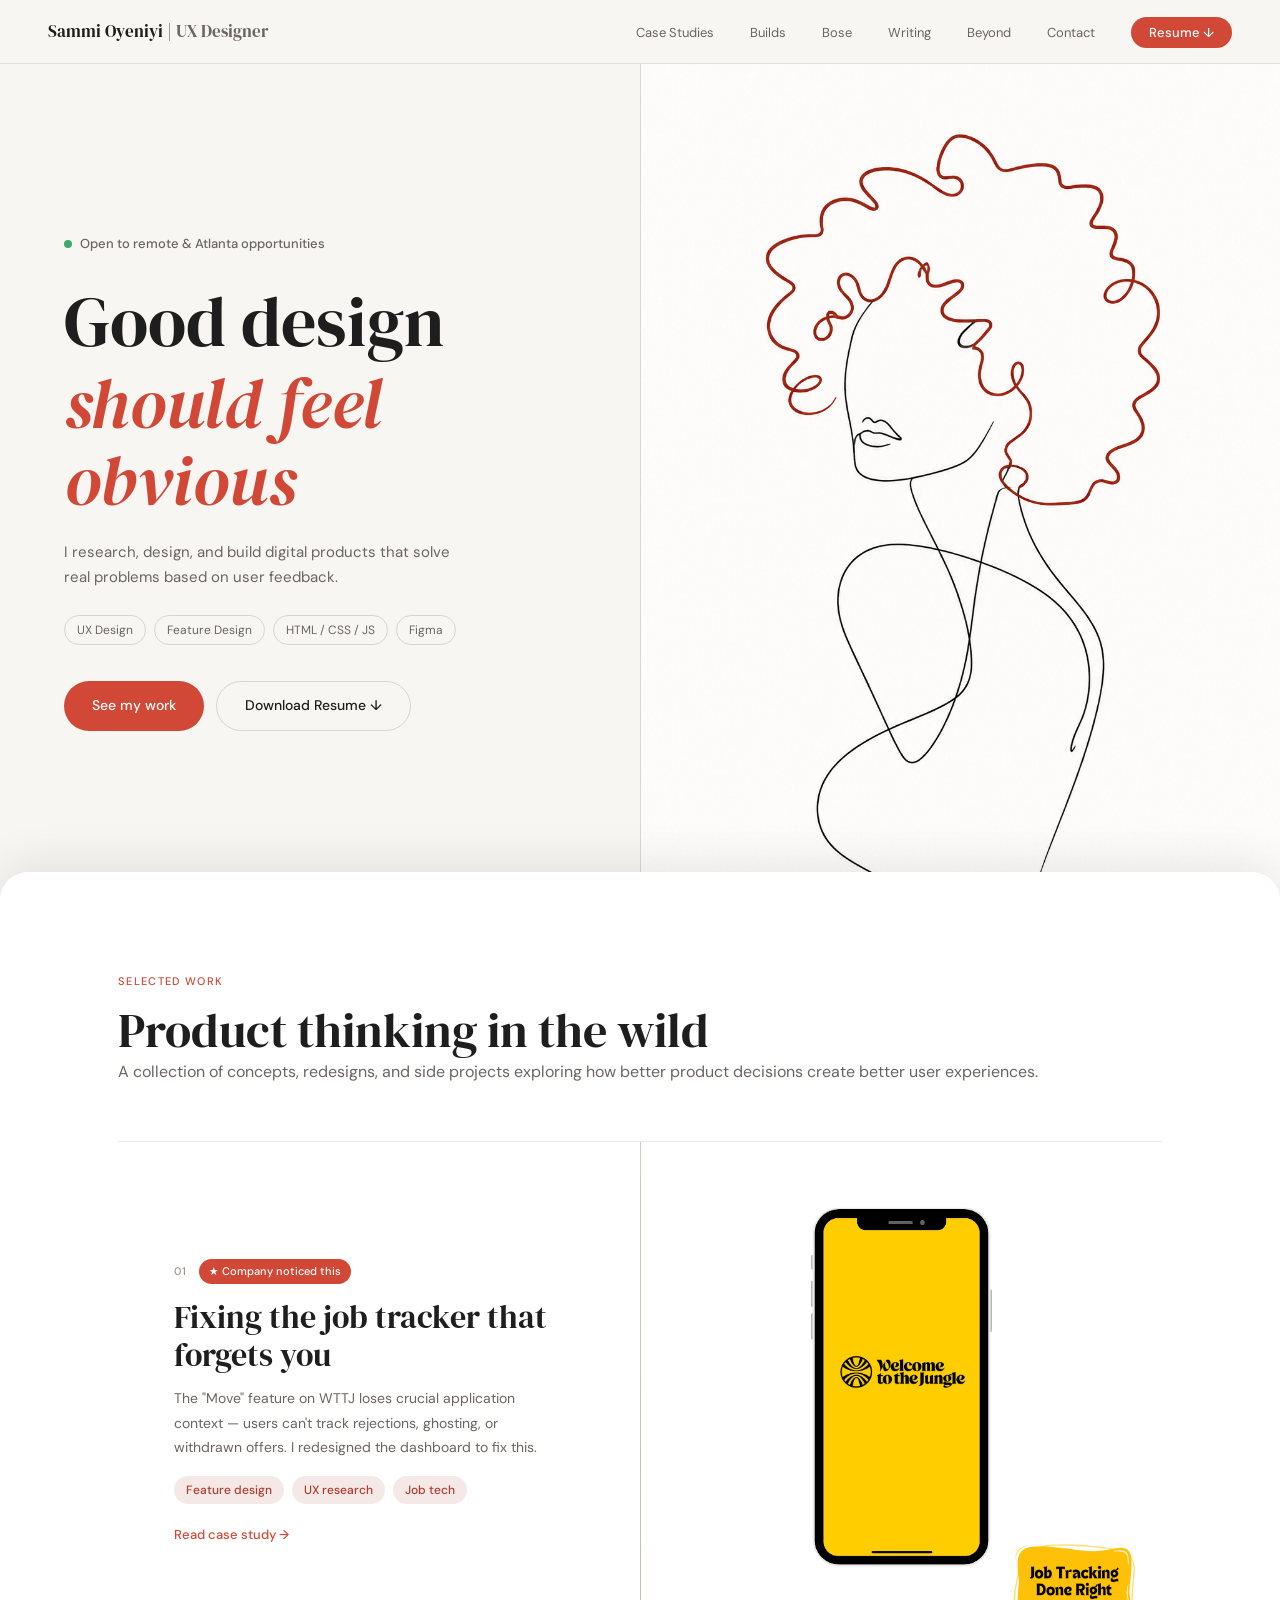
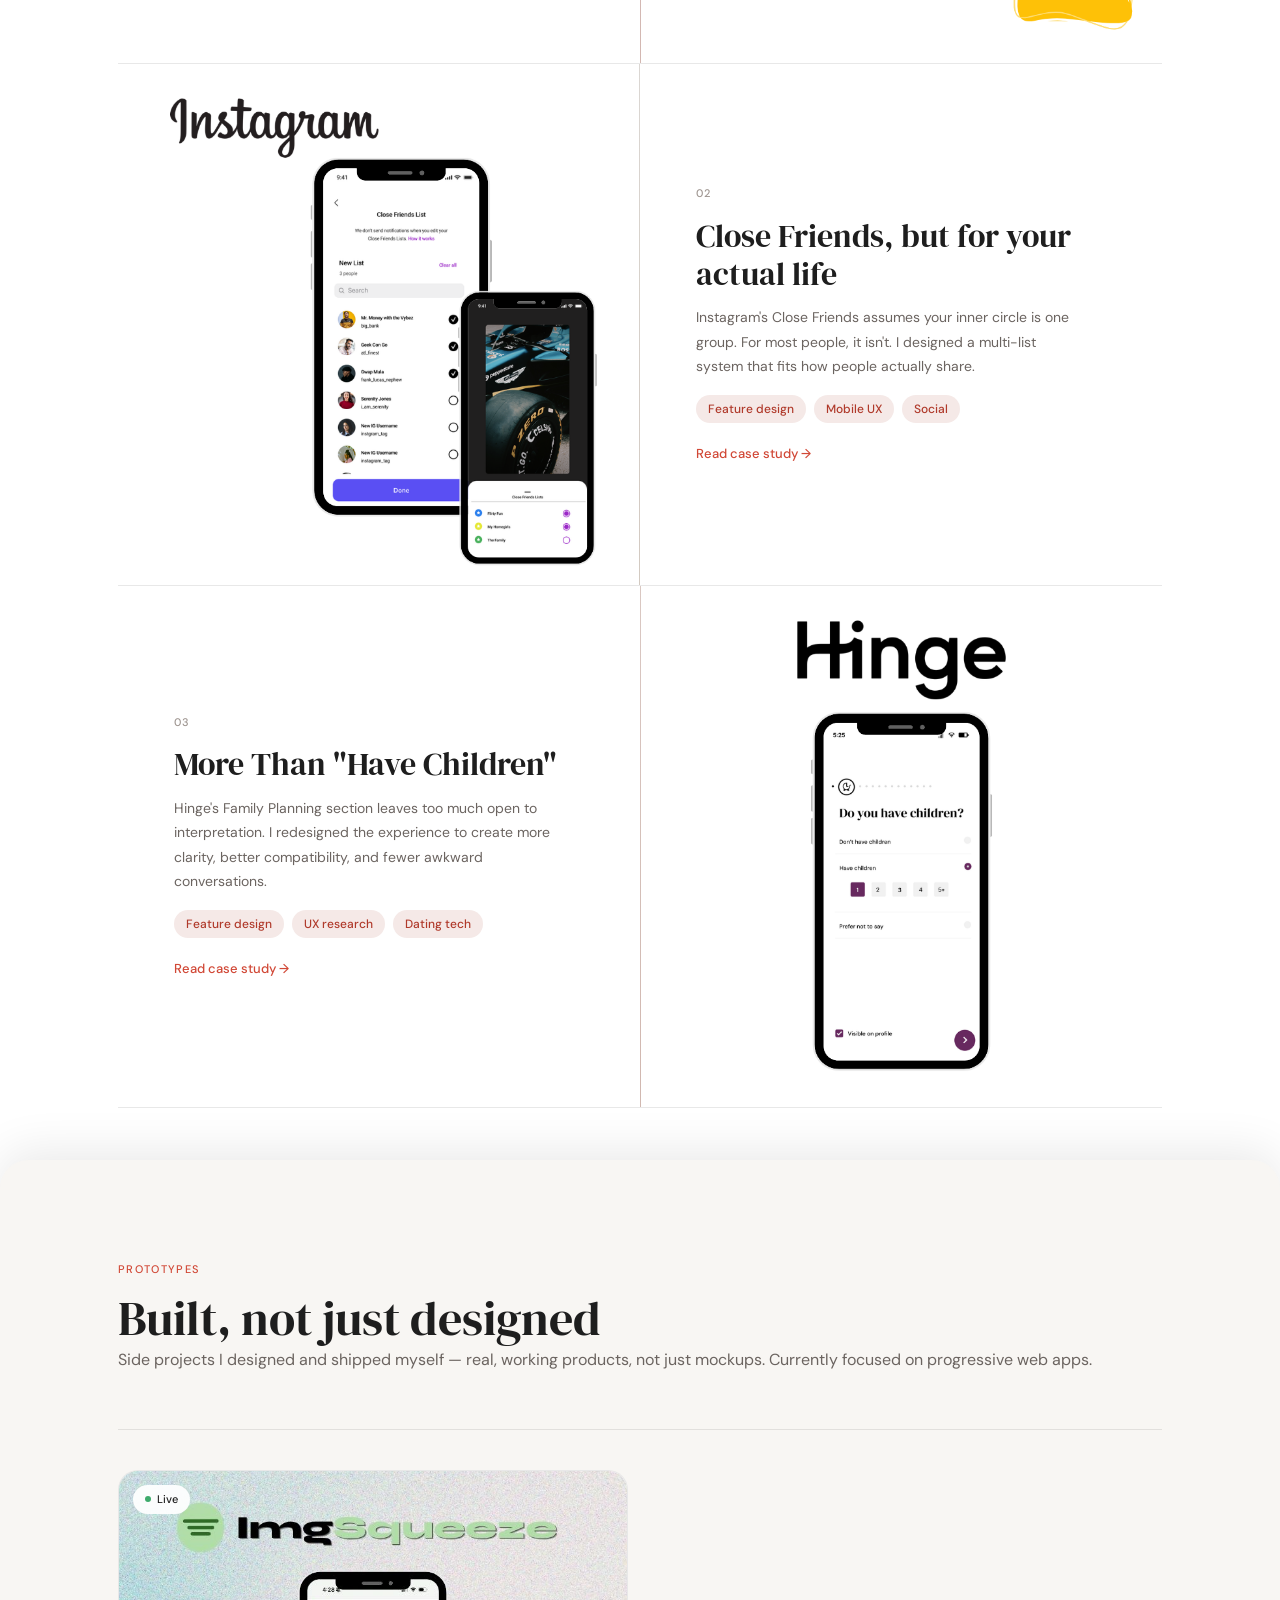
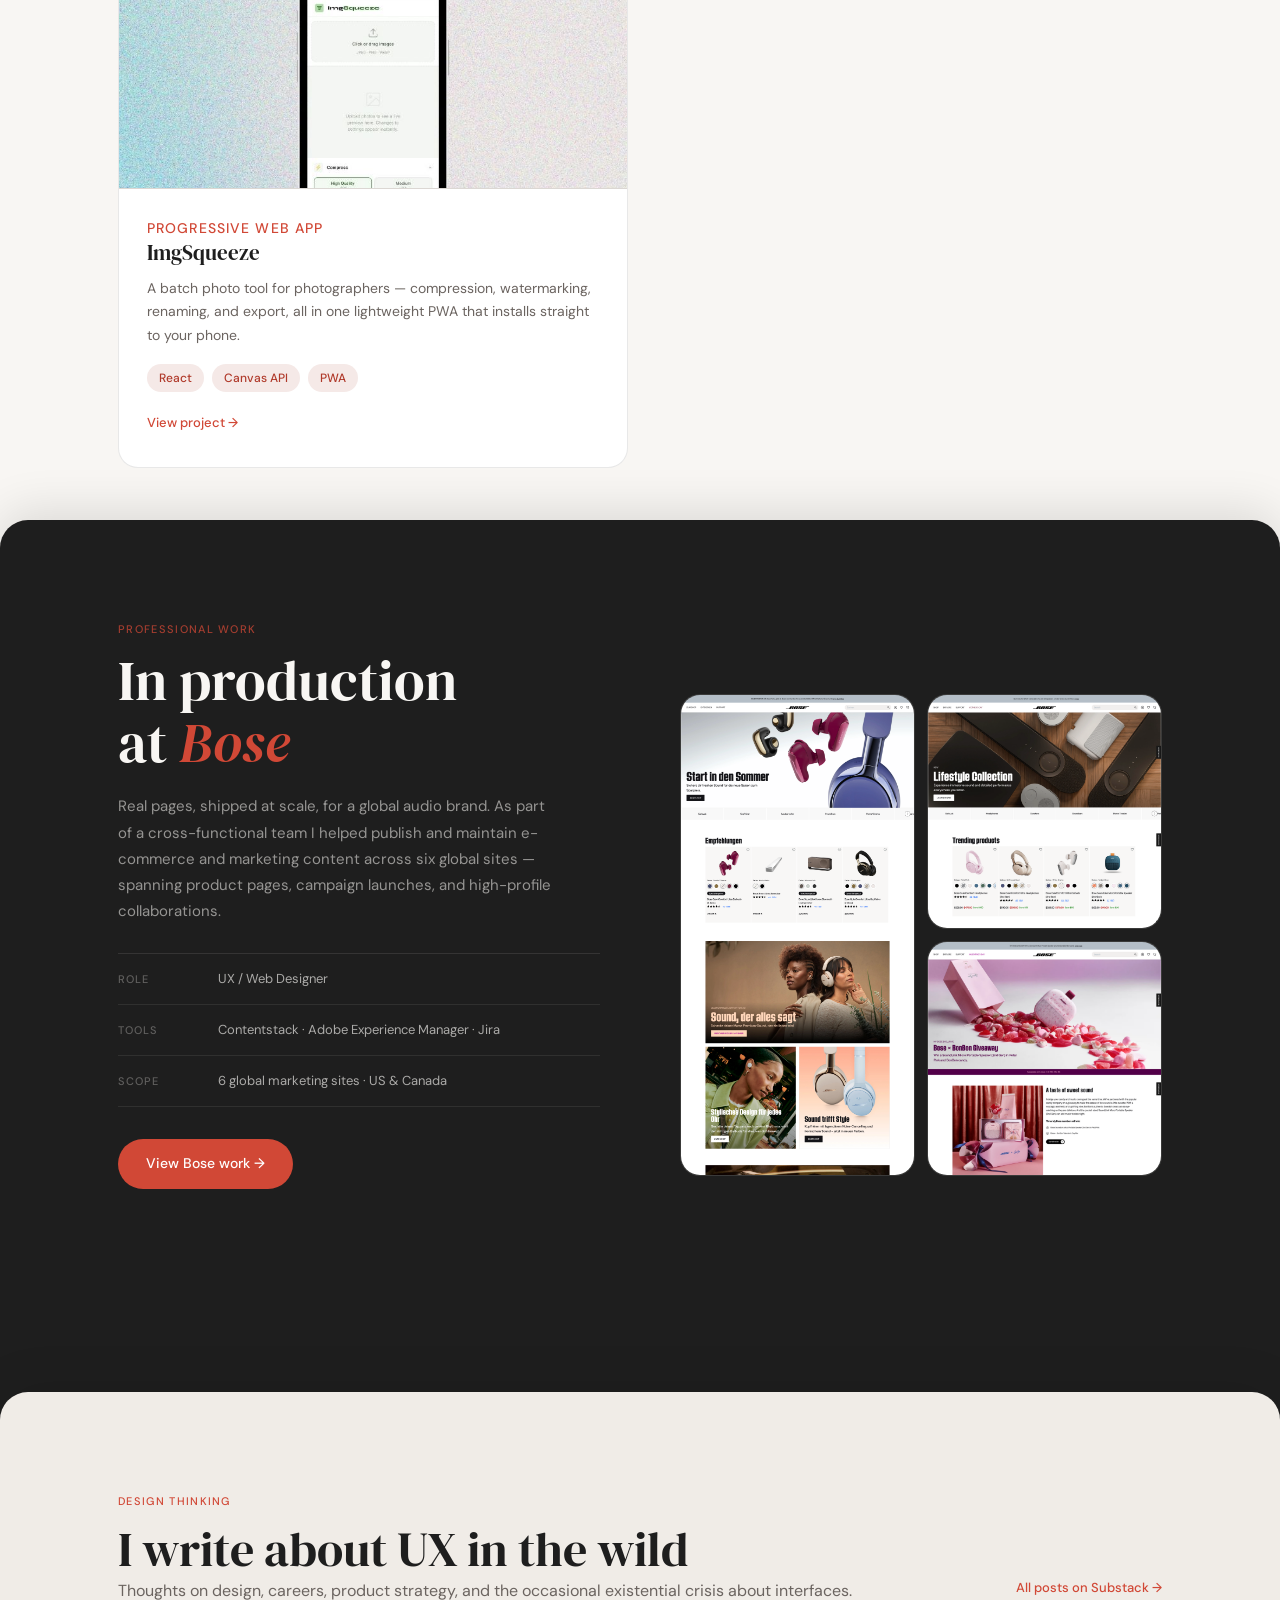
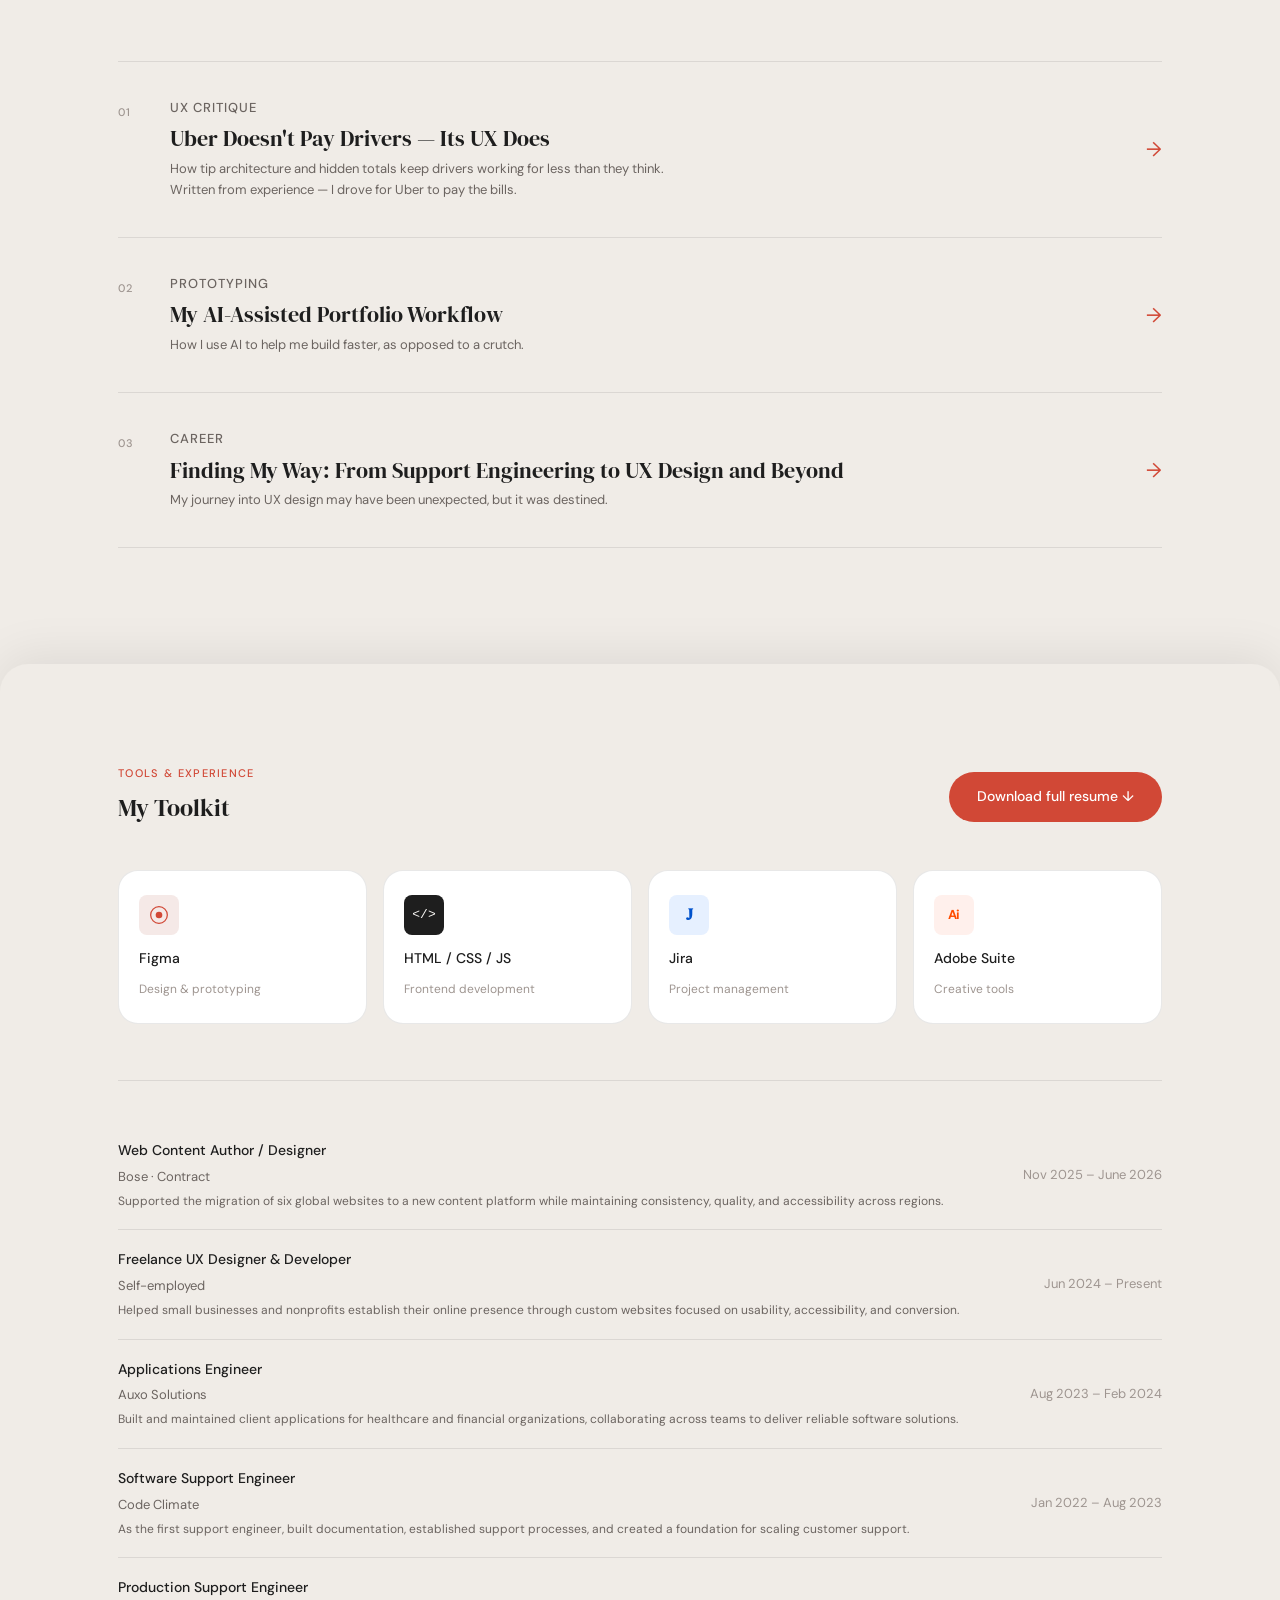
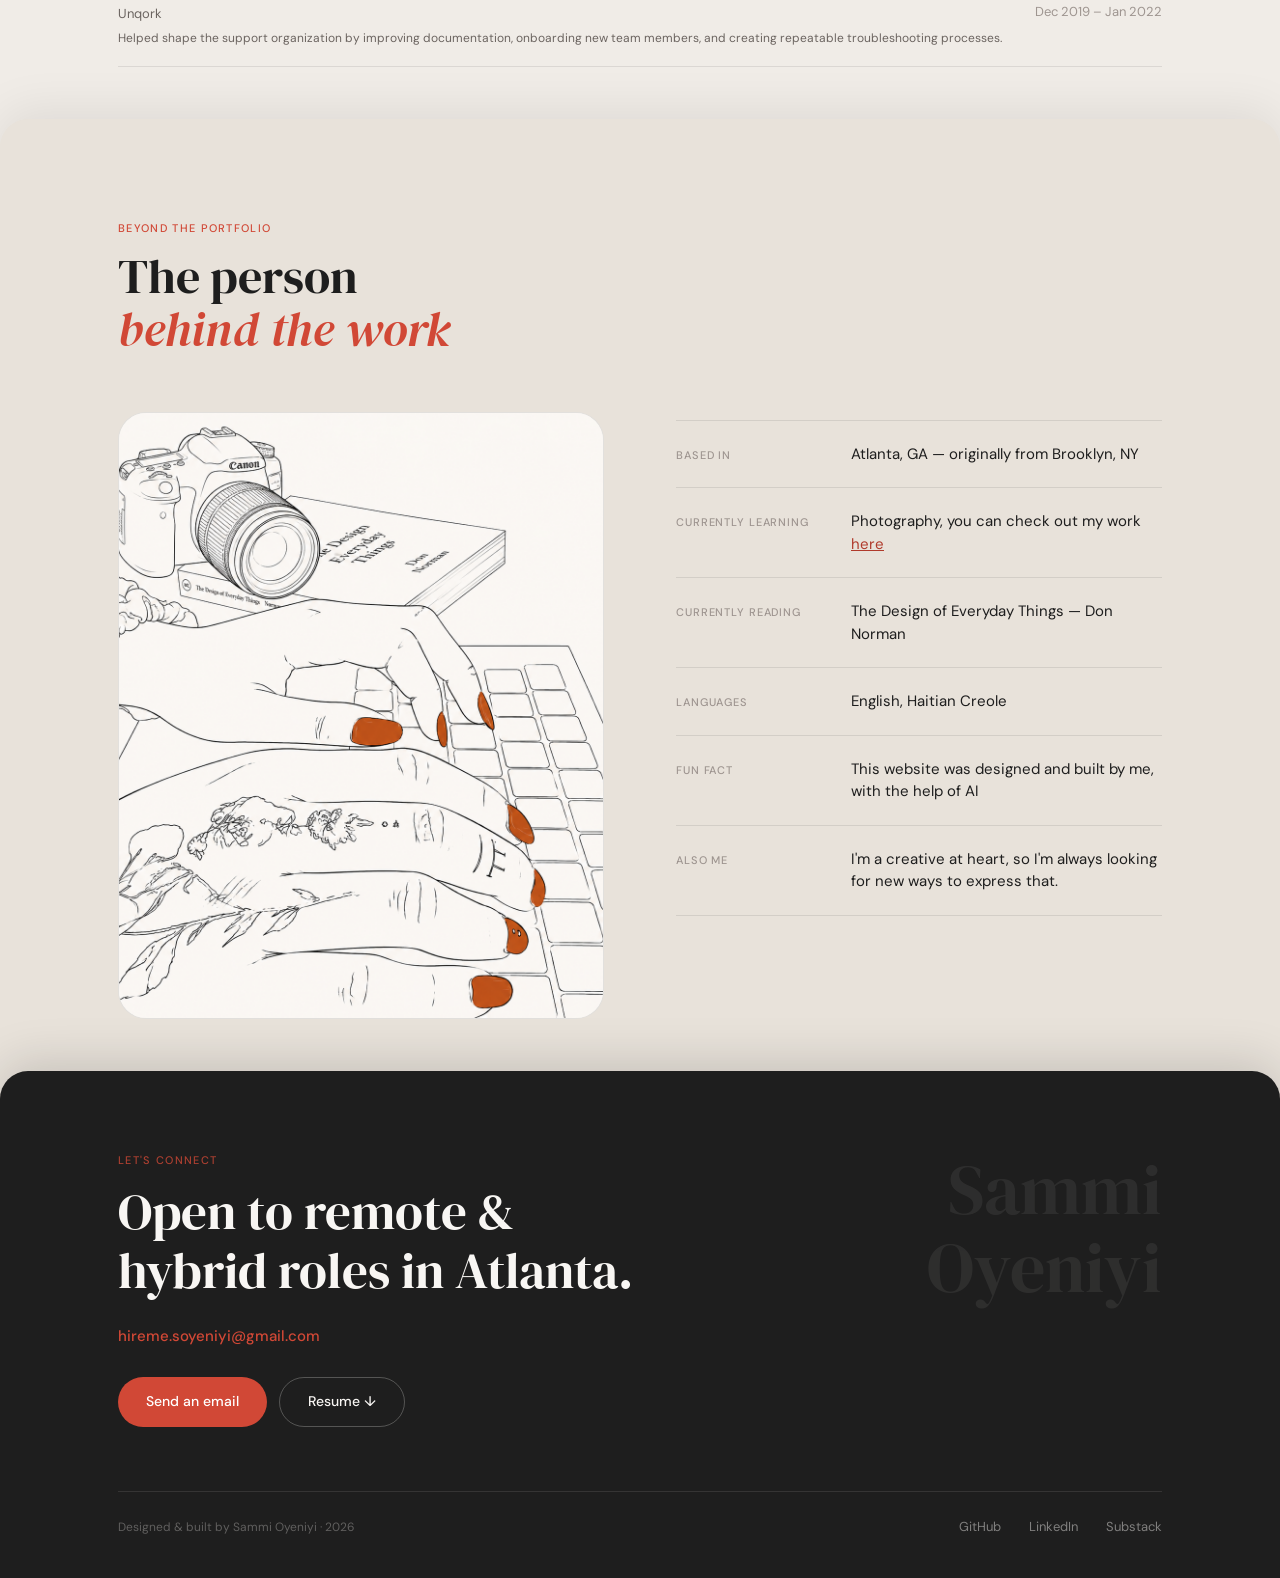
==== commit 262a02a9: "about me section" ====
--- a/index.html
+++ b/index.html
@@ -432,11 +432,11 @@
             </div>
             <div class="fact-row">
               <span class="fact-label">Fun fact</span>
-              <span class="fact-value">My hobby is learning new hobbies</span>
+              <span class="fact-value">This website was designed and built by me, with the help of AI</span>
             </div>
             <div class="fact-row">
               <span class="fact-label">Also me</span>
-              <span class="fact-value">This website was designed and built by me, with the help of AI</span>
+              <span class="fact-value">I'm a creative at heart, so I'm always looking for new ways to express that.</span>
             </div>
           </div>
         </div>
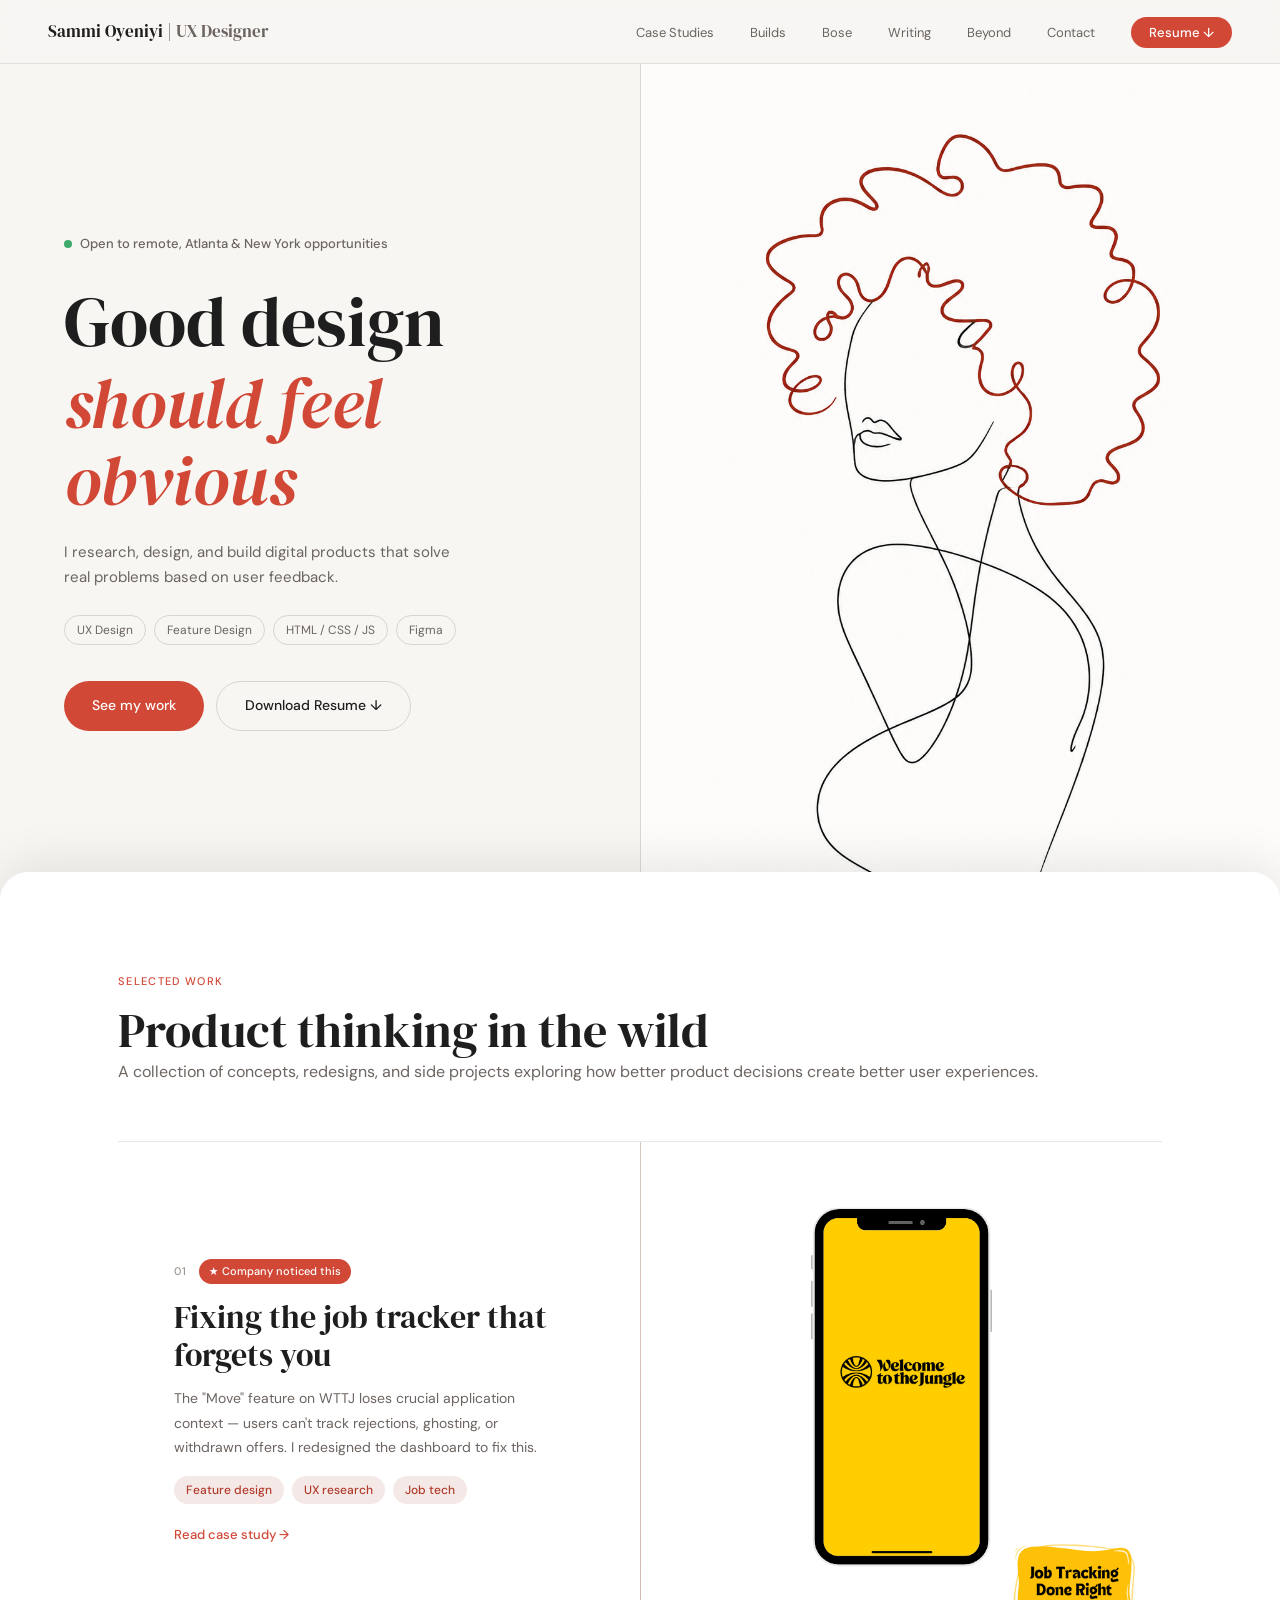
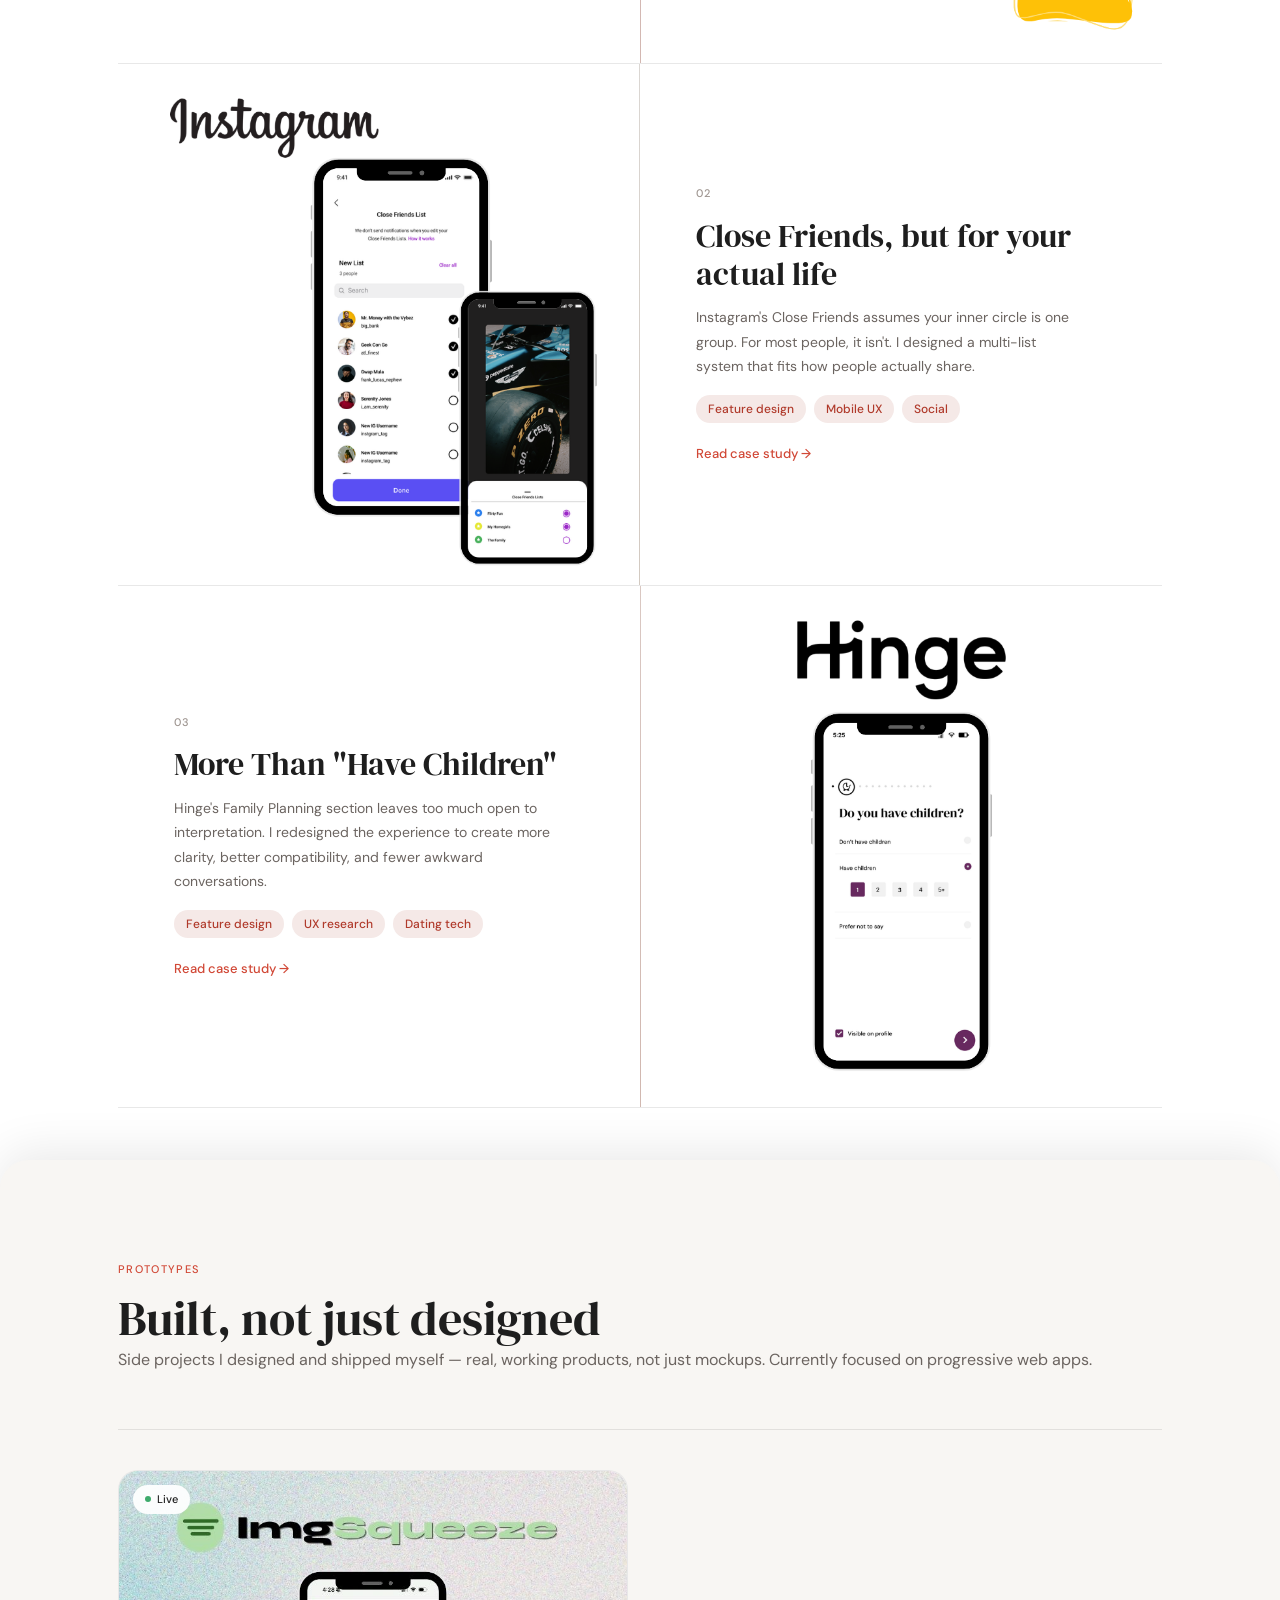
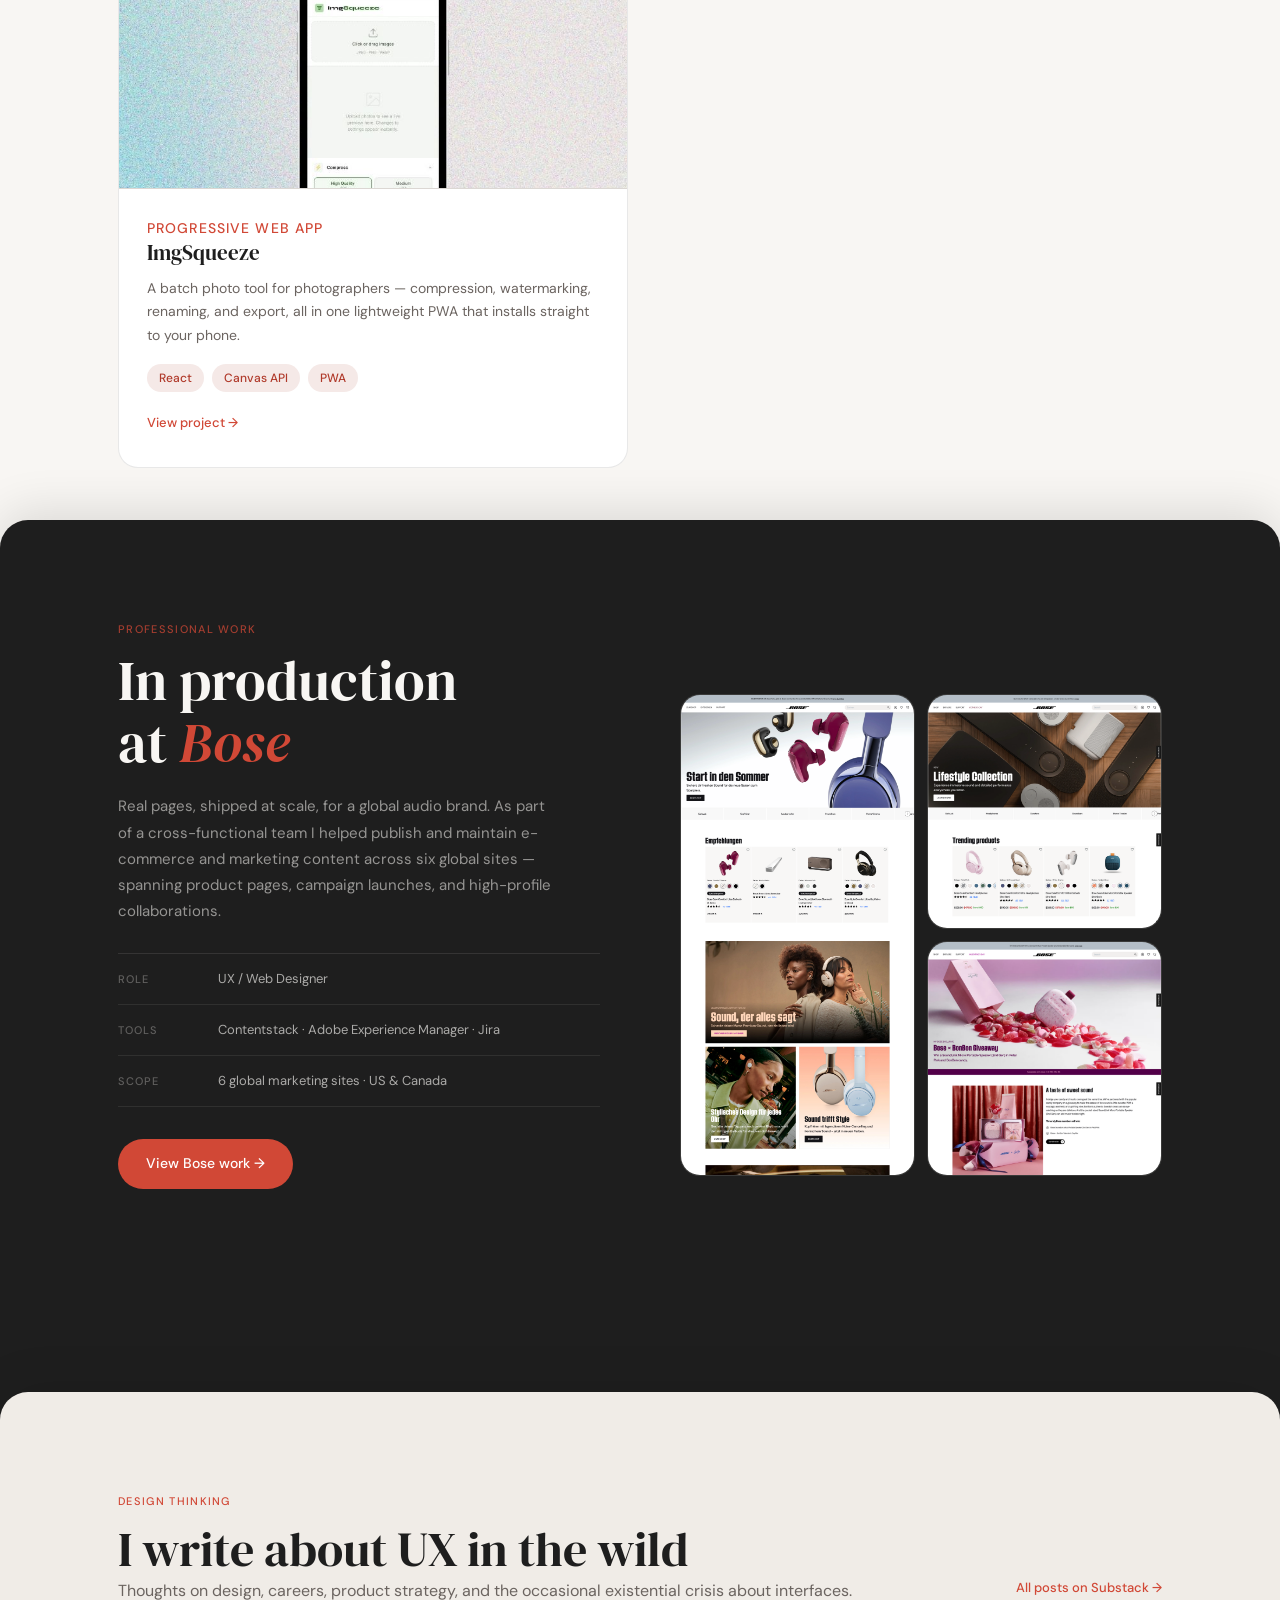
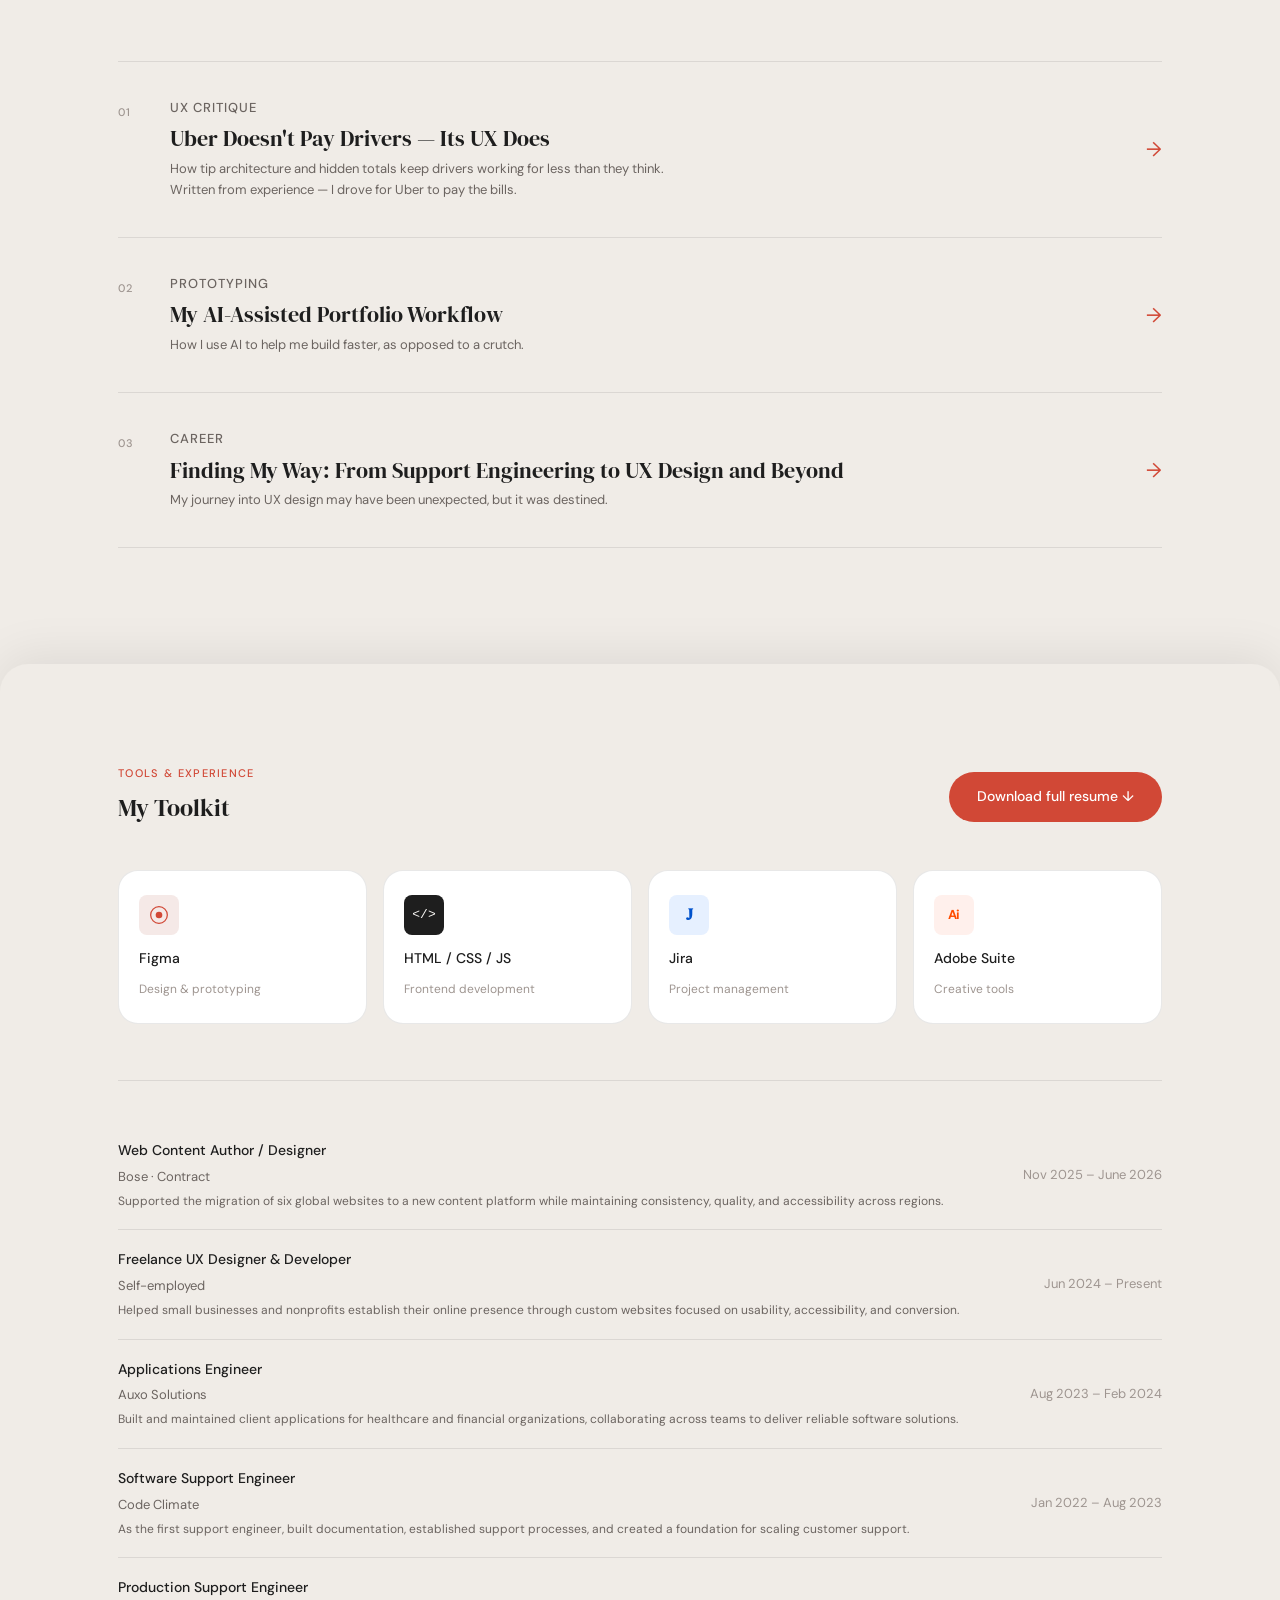
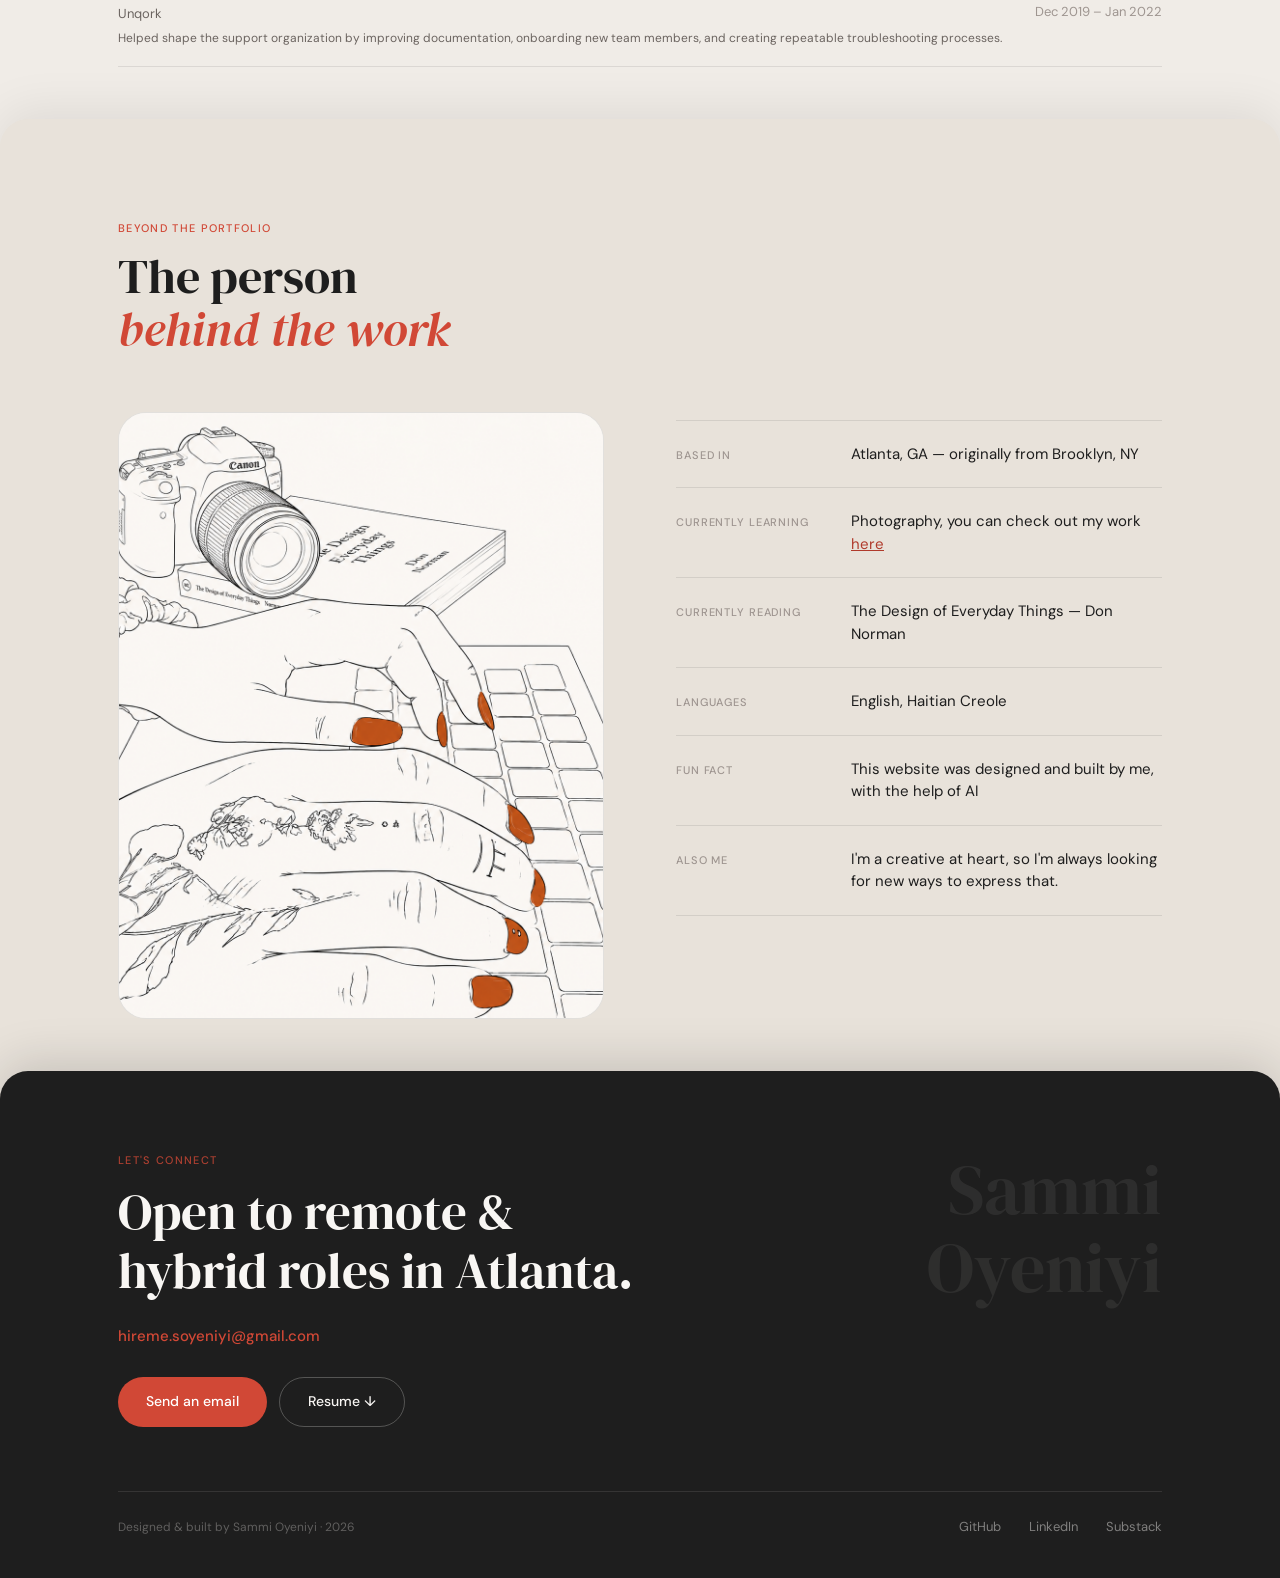
==== commit ffe084ed: "new york add" ====
--- a/index.html
+++ b/index.html
@@ -57,7 +57,7 @@
         <div class="hero-text">
           <div class="available-badge">
             <span class="badge-dot"></span>
-            Open to remote & Atlanta opportunities
+            Open to remote, Atlanta & New York opportunities
           </div>
           <!-- HEADLINE: write your own here -->
           <h1 class="hero-heading">
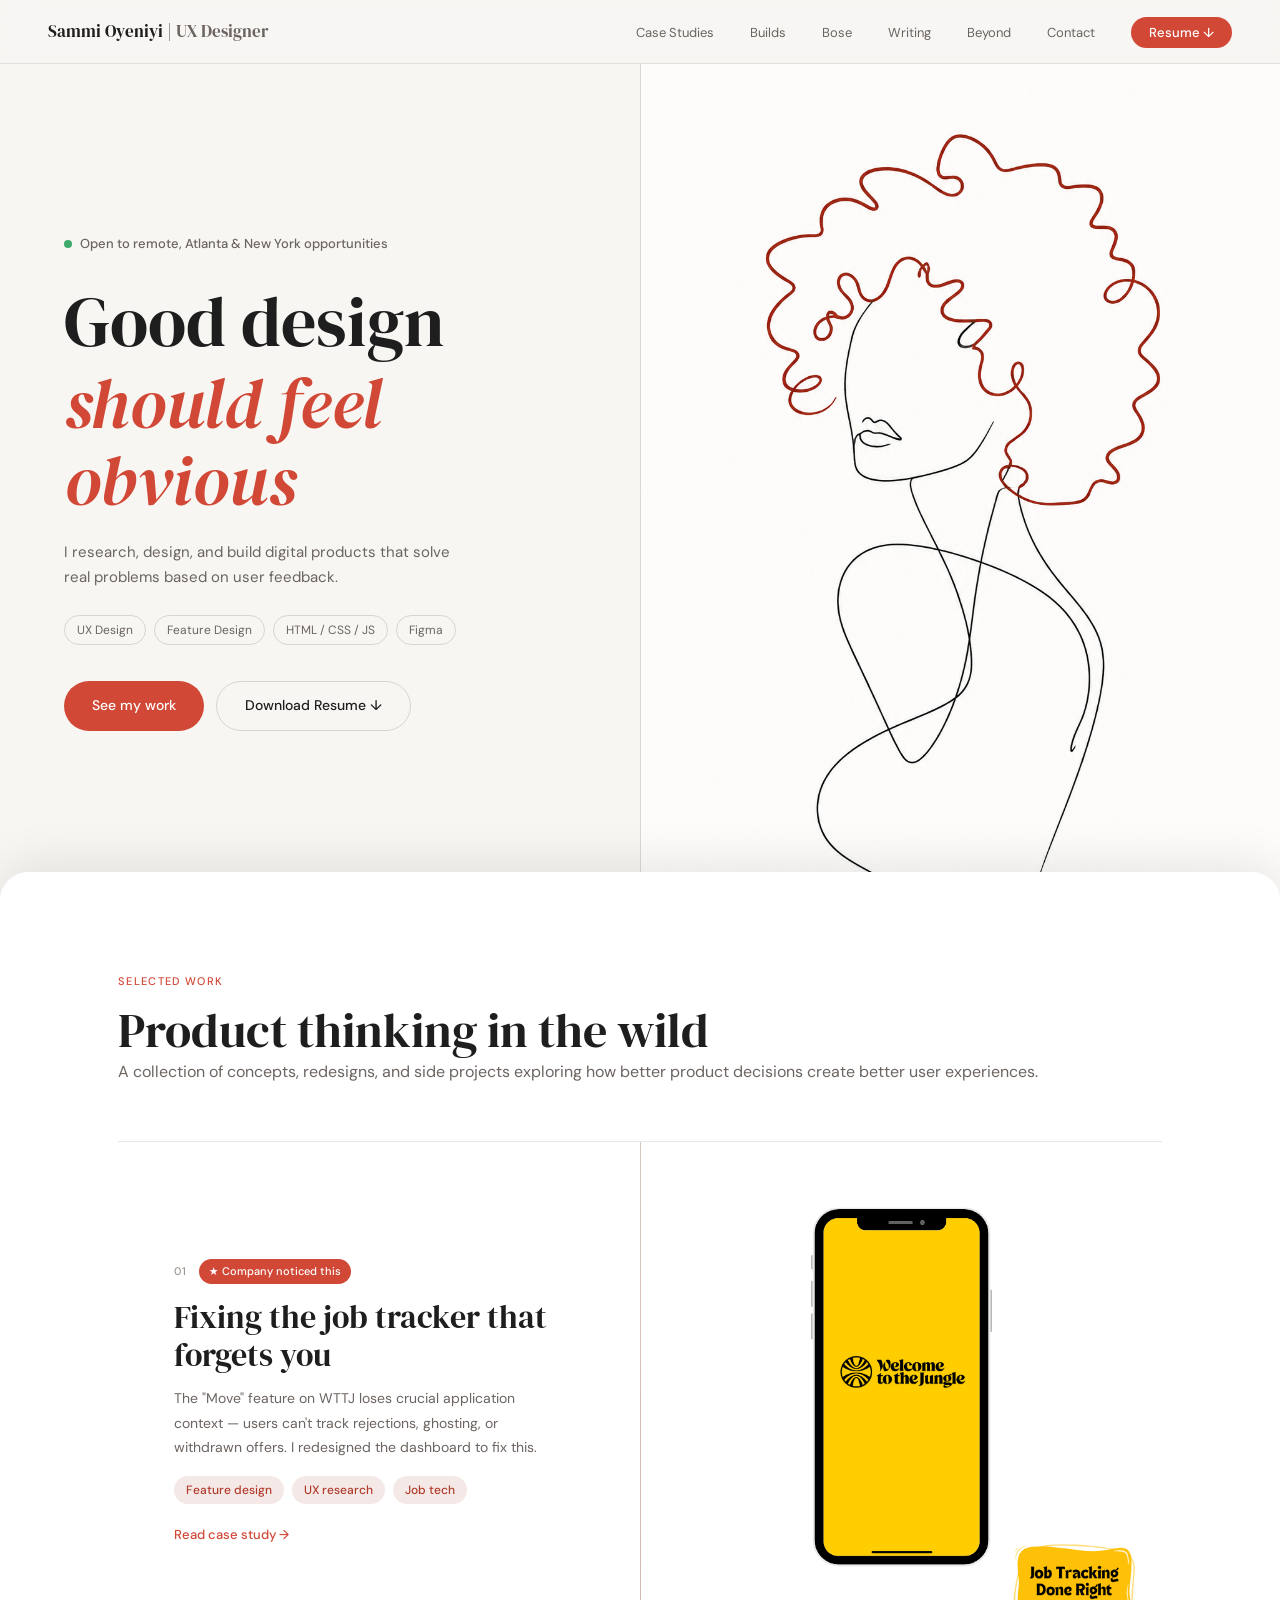
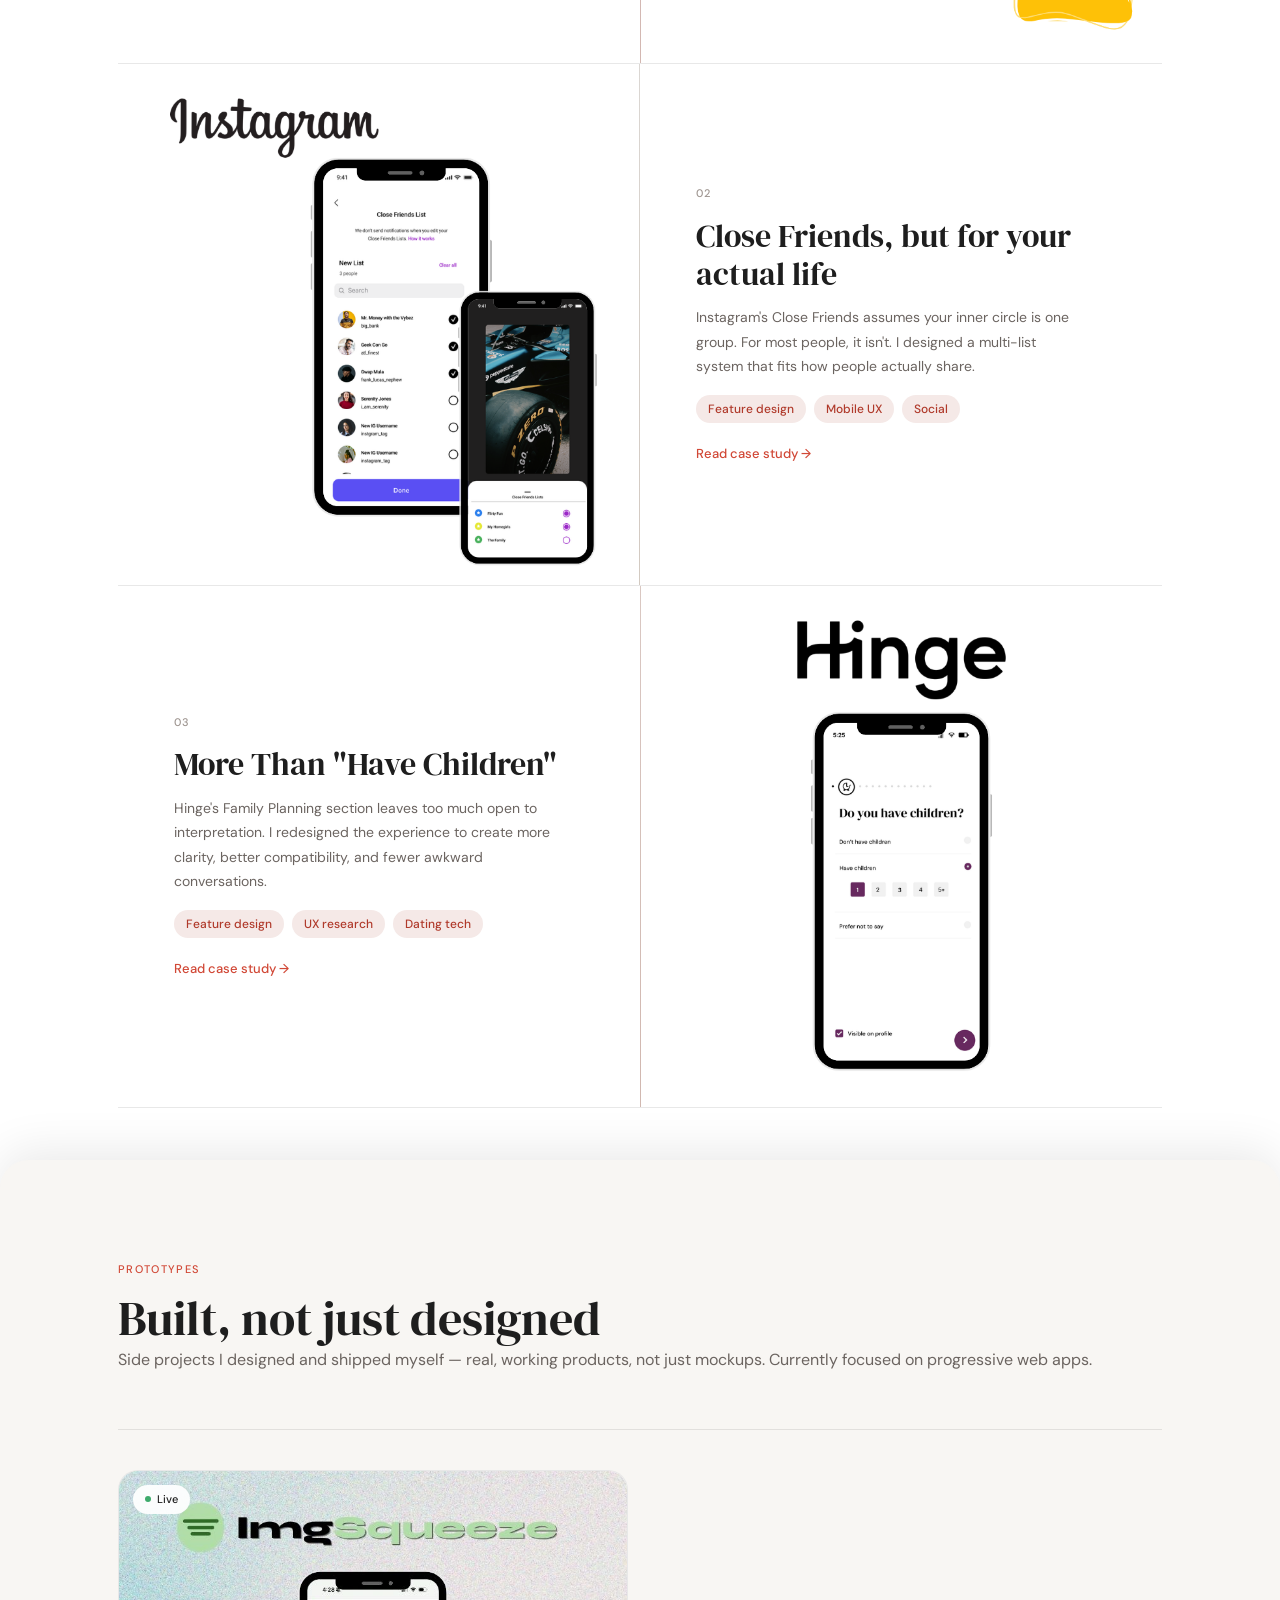
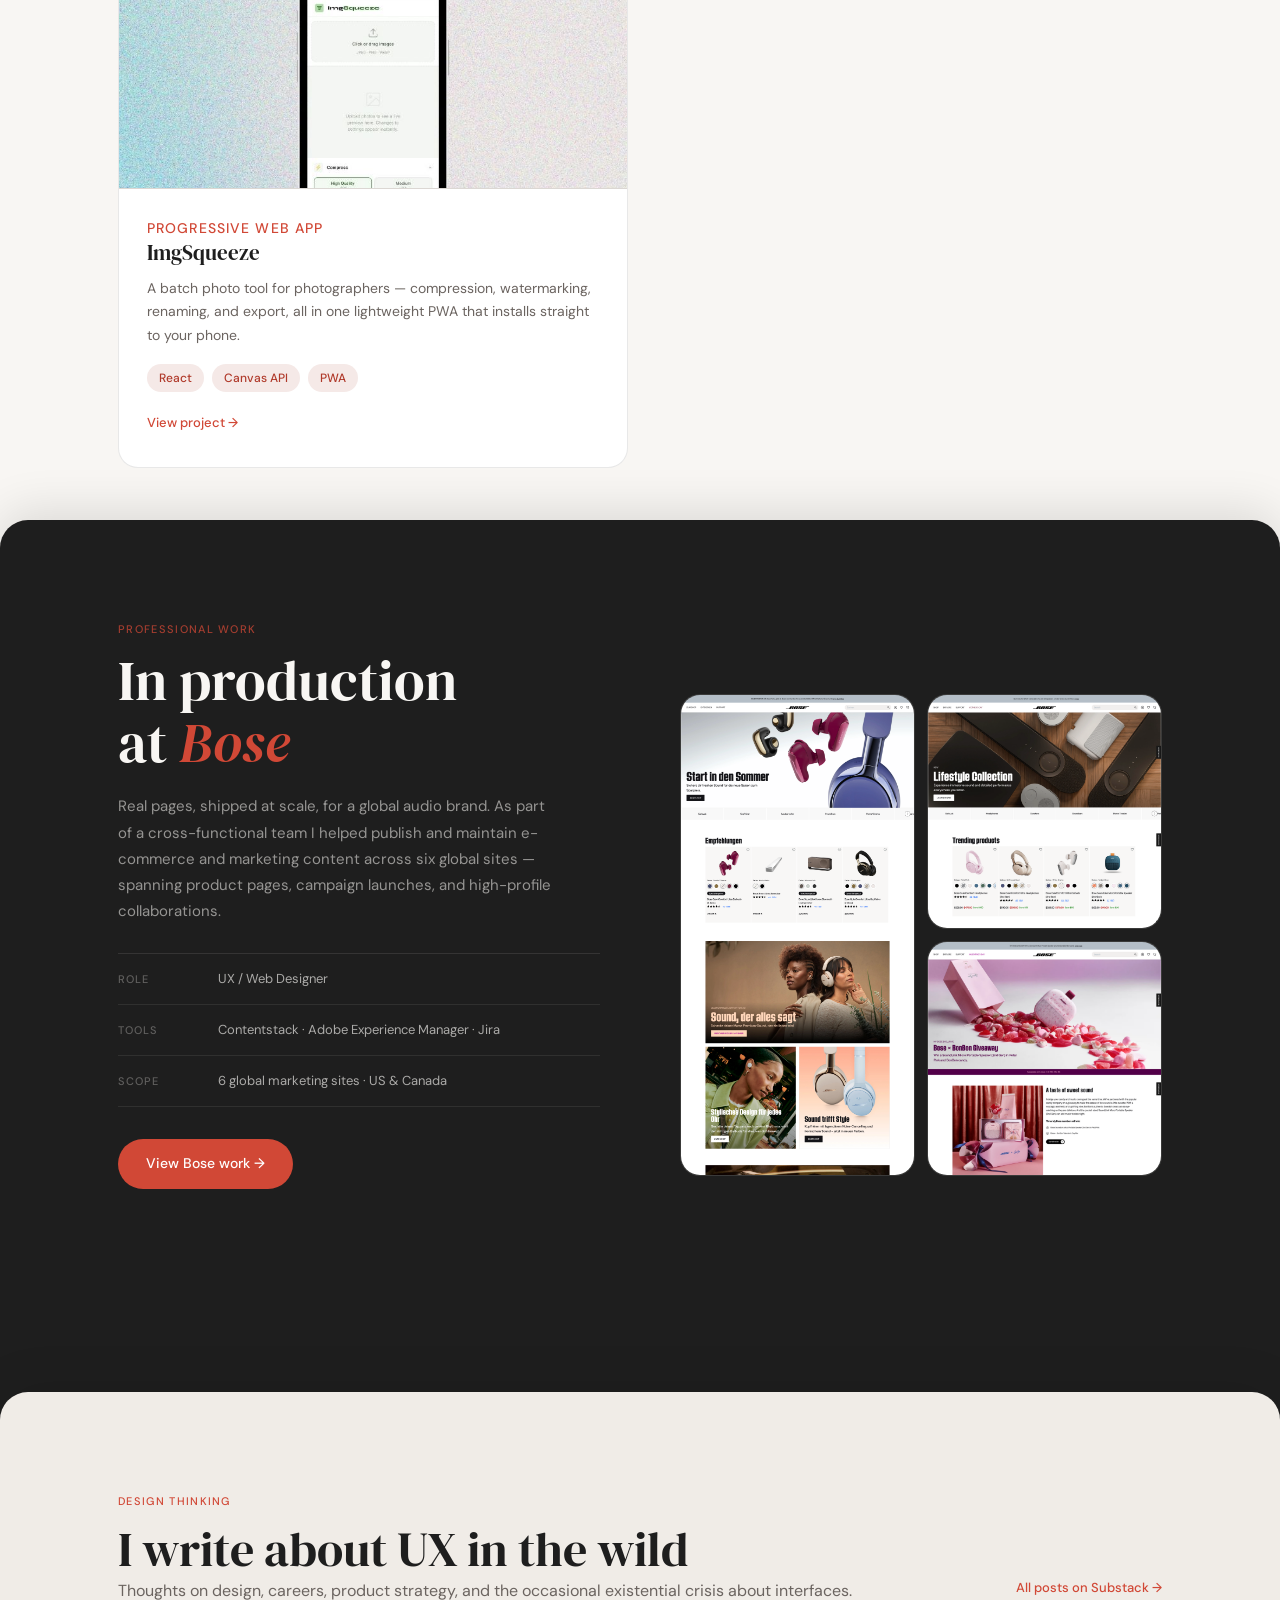
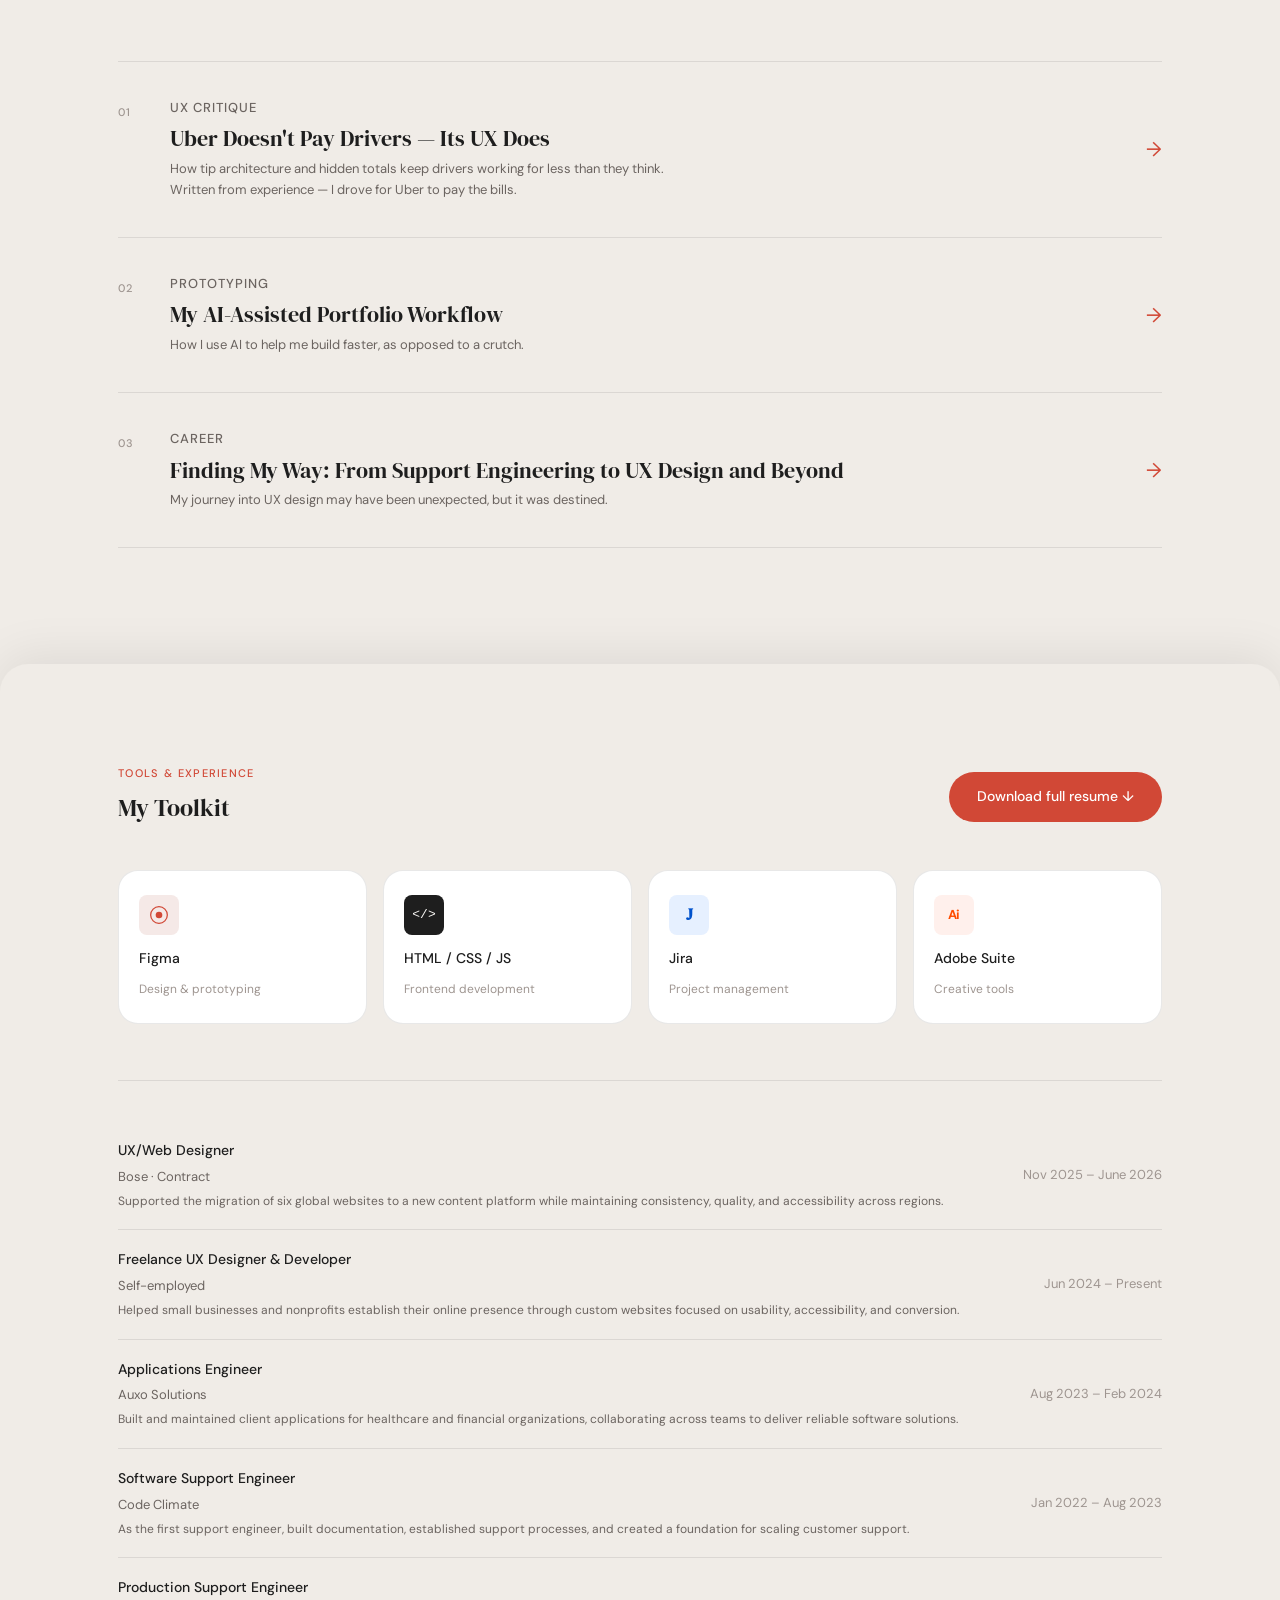
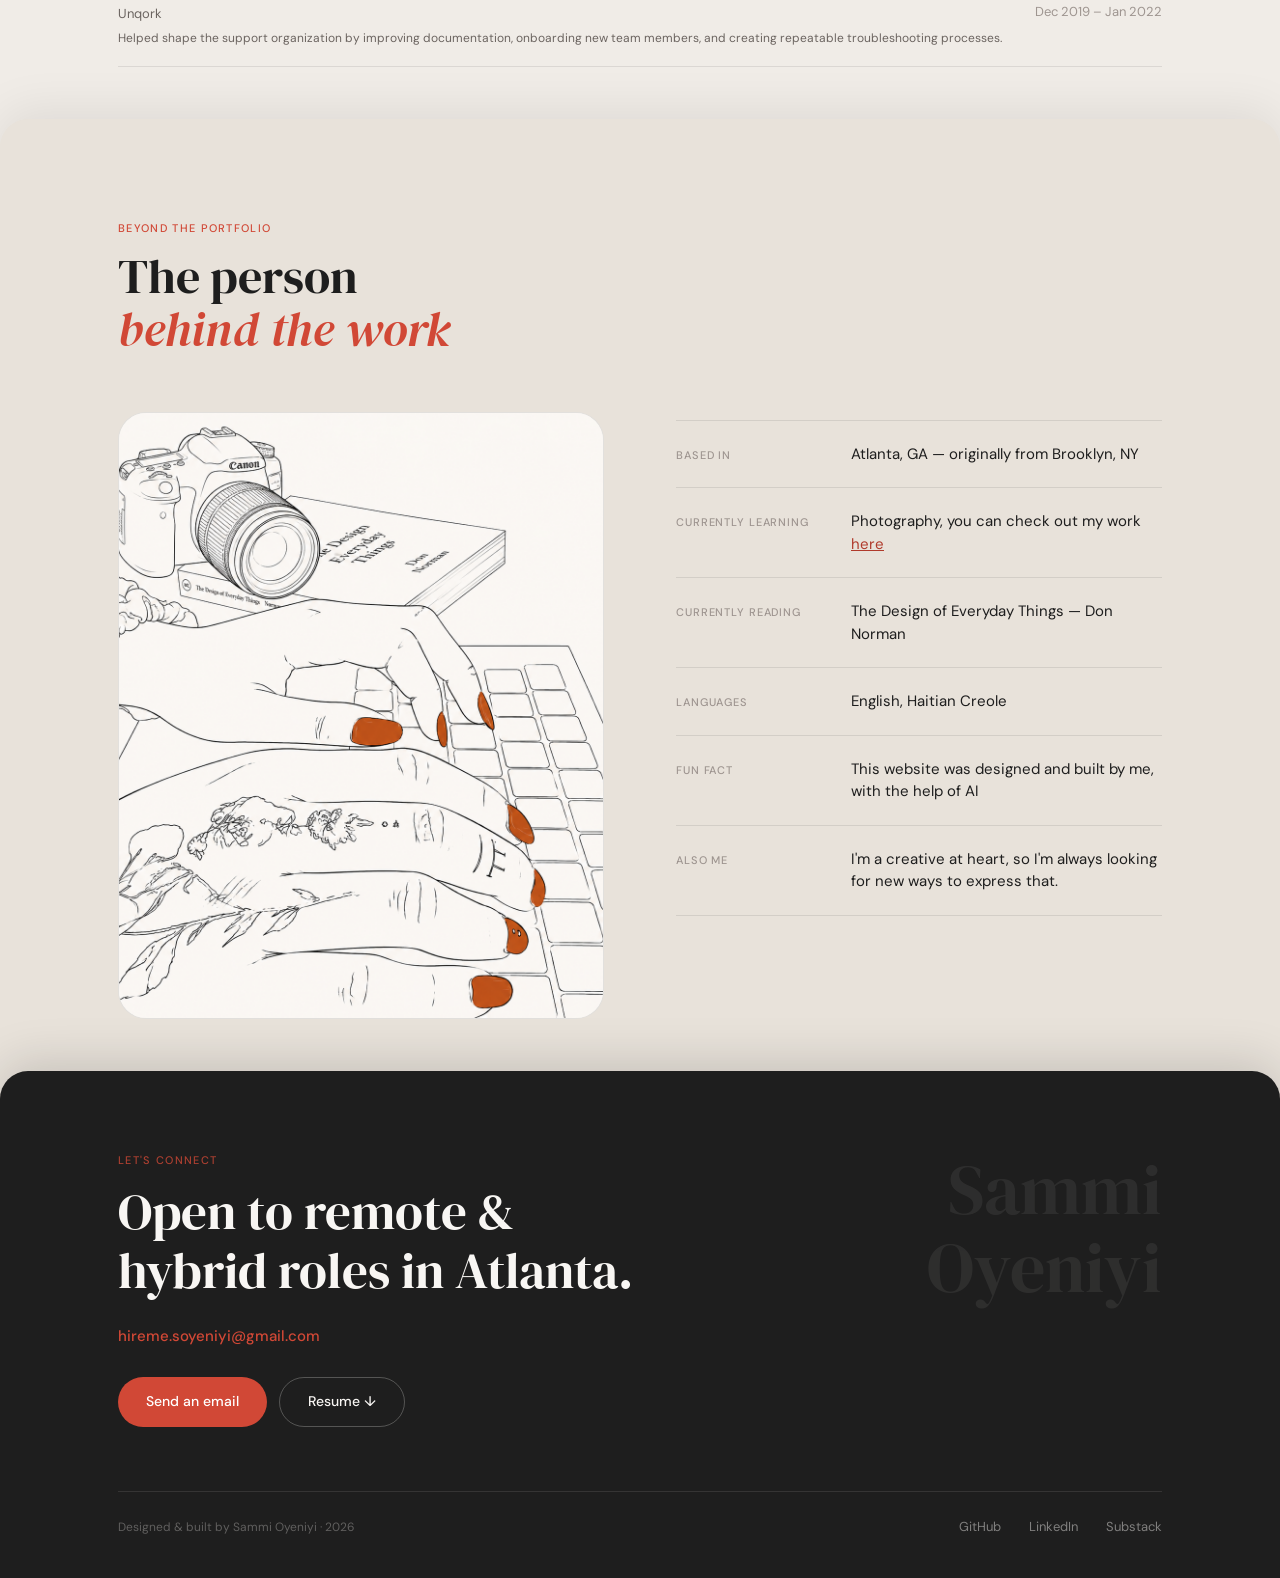
==== commit 944d1938: "update bose work" ====
--- a/index.html
+++ b/index.html
@@ -358,7 +358,7 @@
           <div class="resume-roles">
             <div class="resume-role">
               <div class="resume-role-left">
-                <span class="resume-role-title">Web Content Author / Designer</span>
+                <span class="resume-role-title">UX/Web Designer</span>
                 <span class="resume-role-co">Bose · Contract</span>
                 <p class="resume-text">Supported the migration of six global websites to a new content platform while maintaining consistency, quality, and accessibility across regions.</p>
               </div>
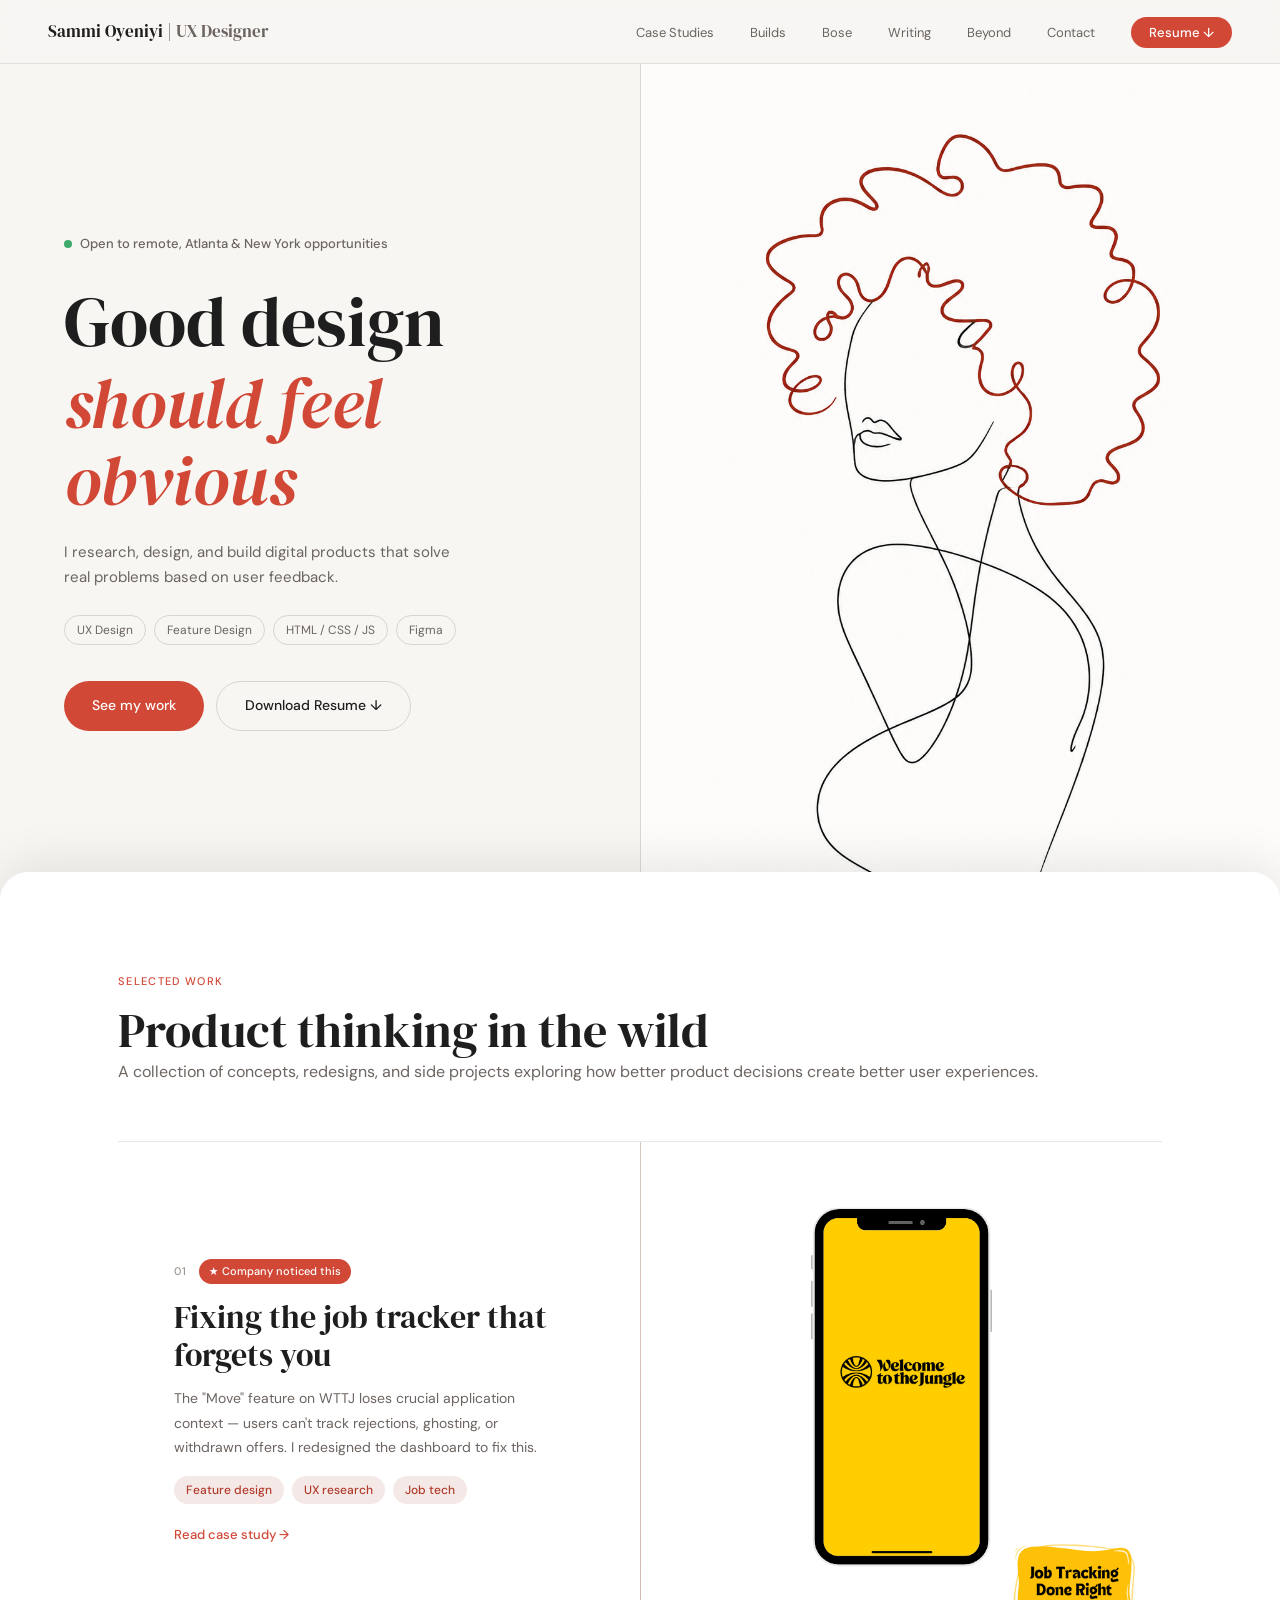
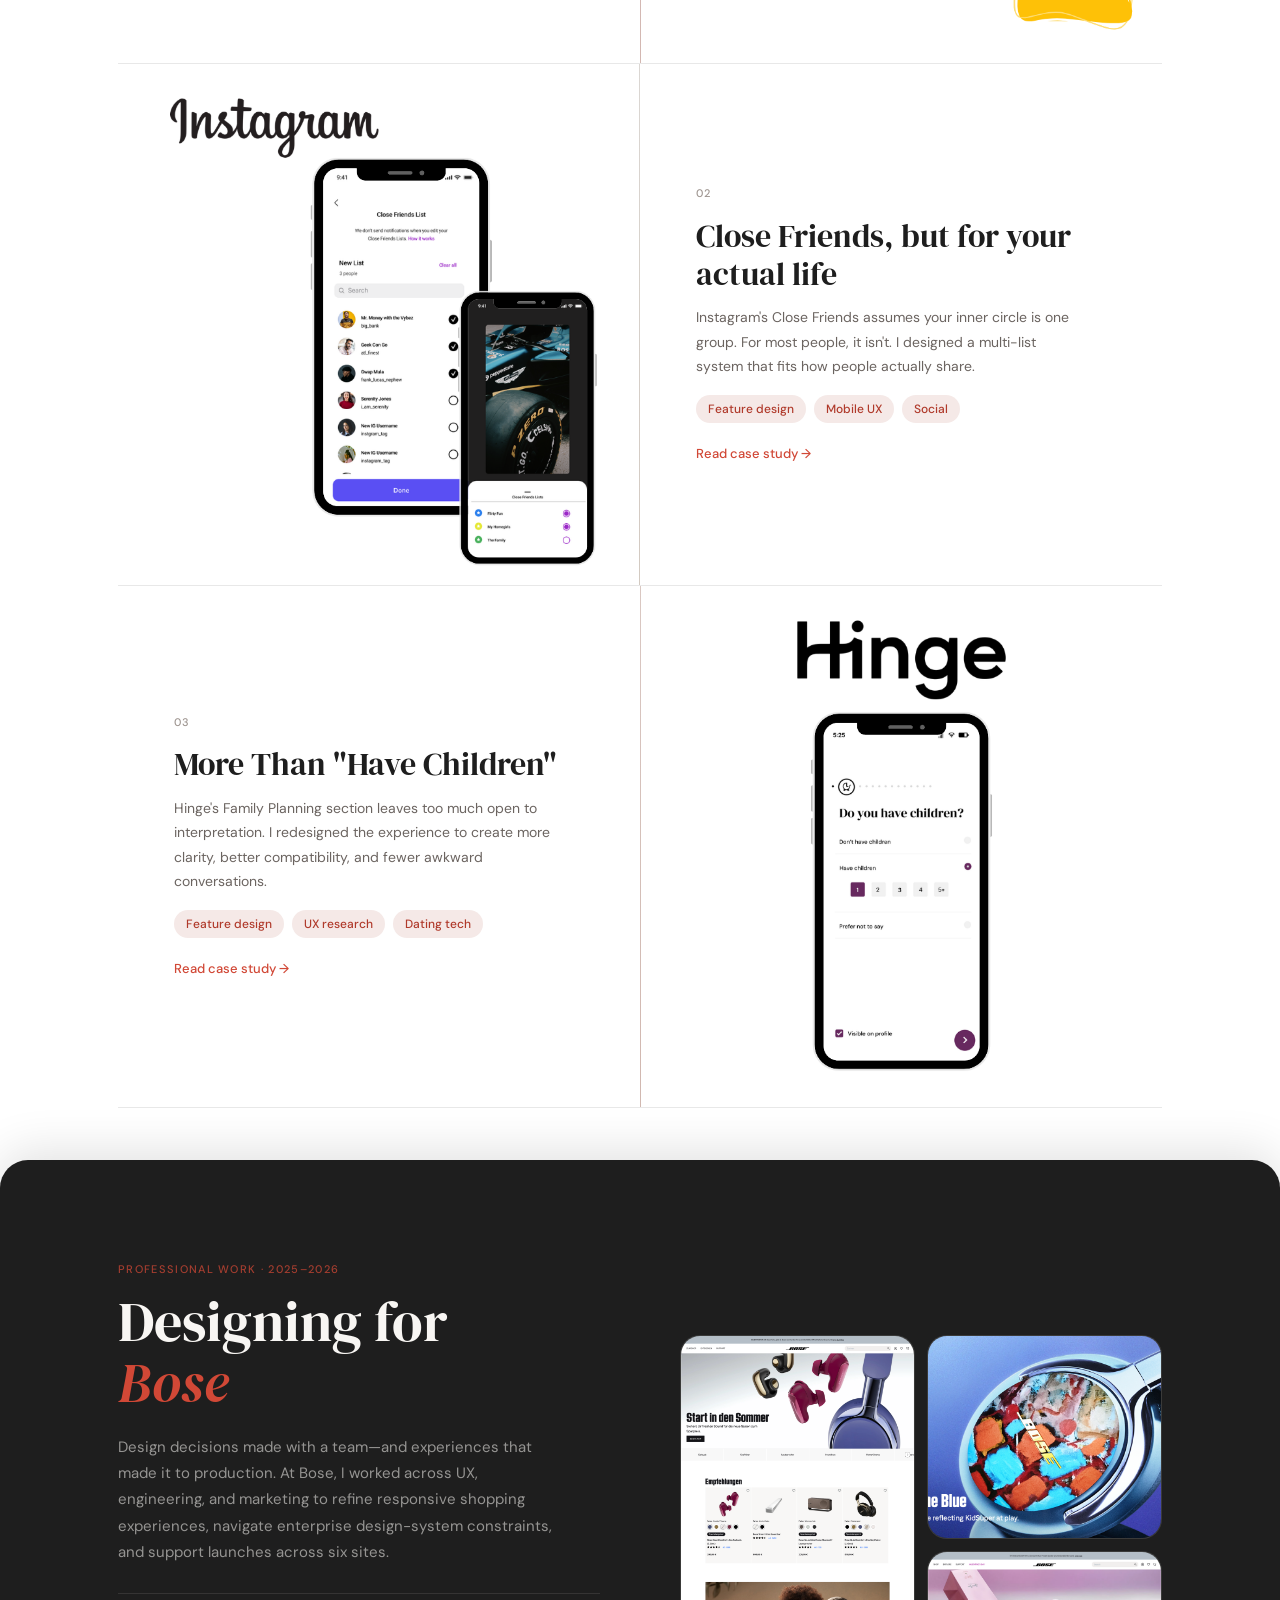
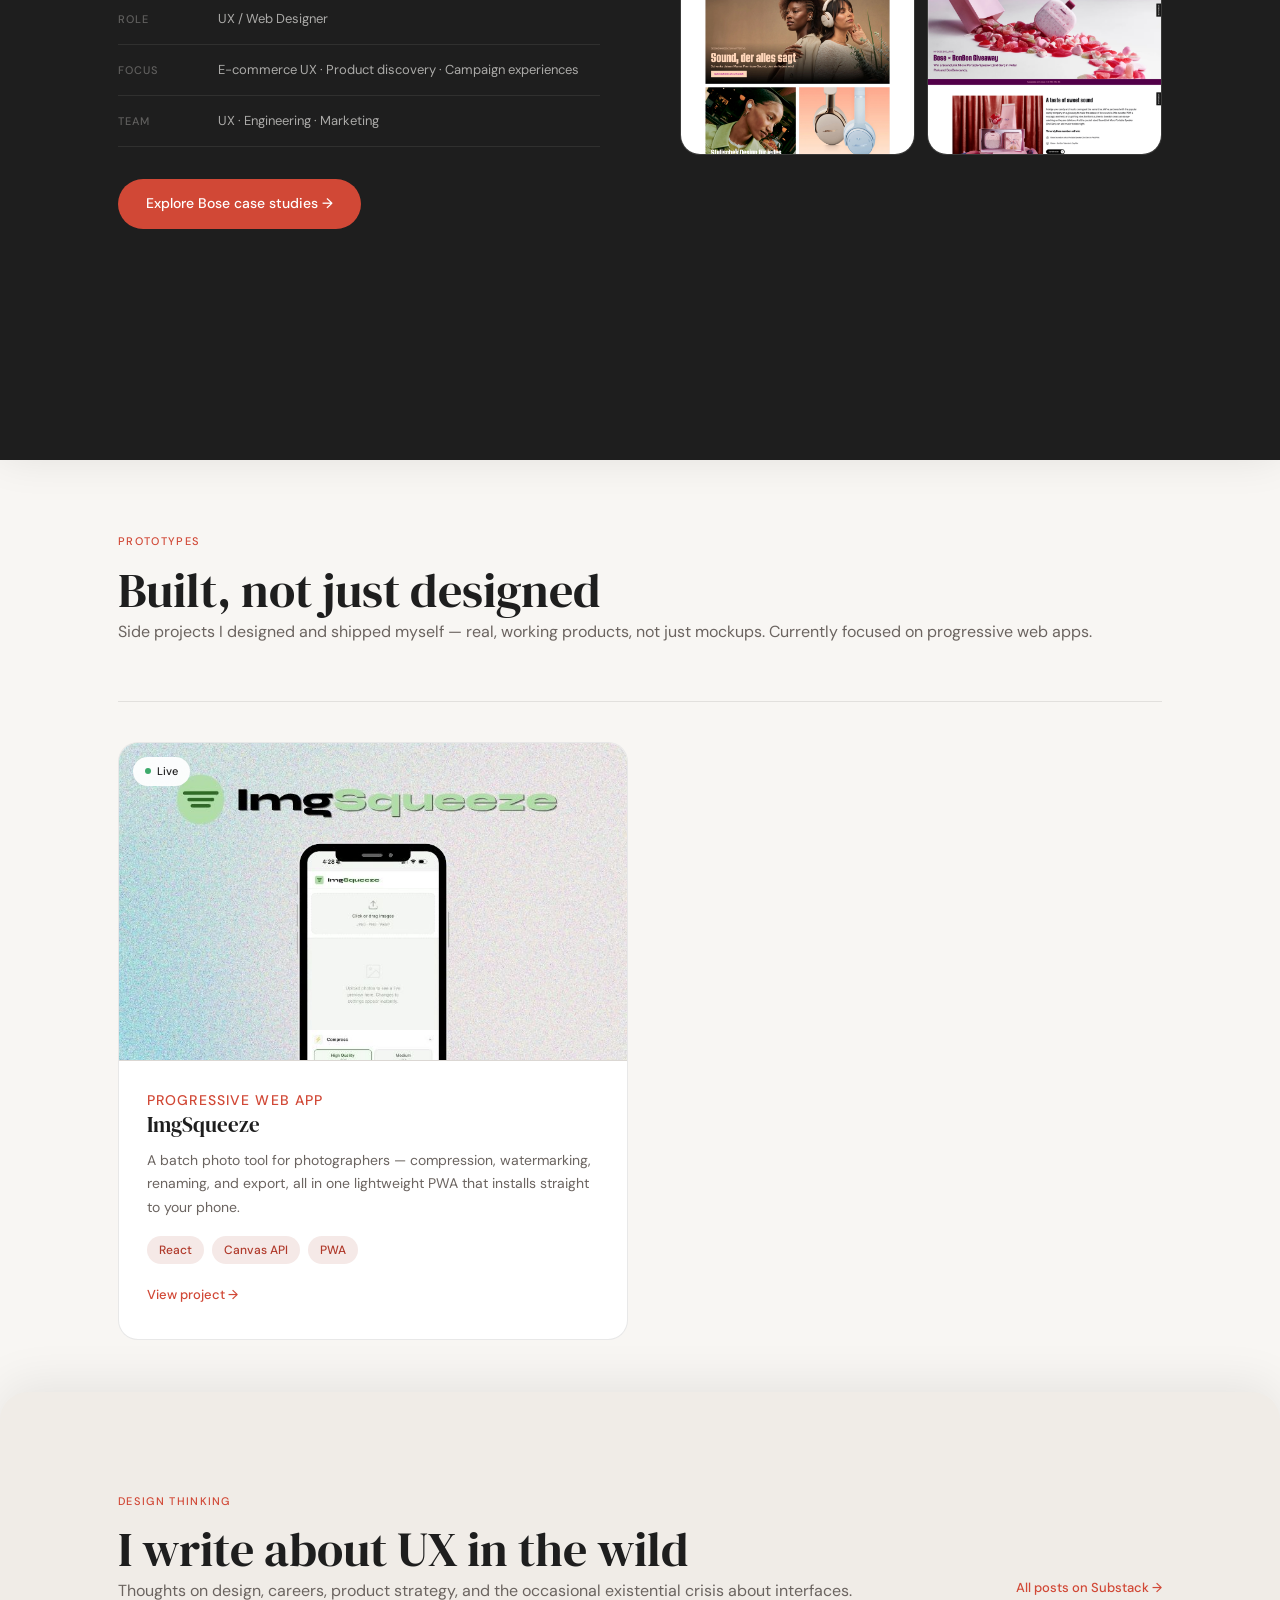
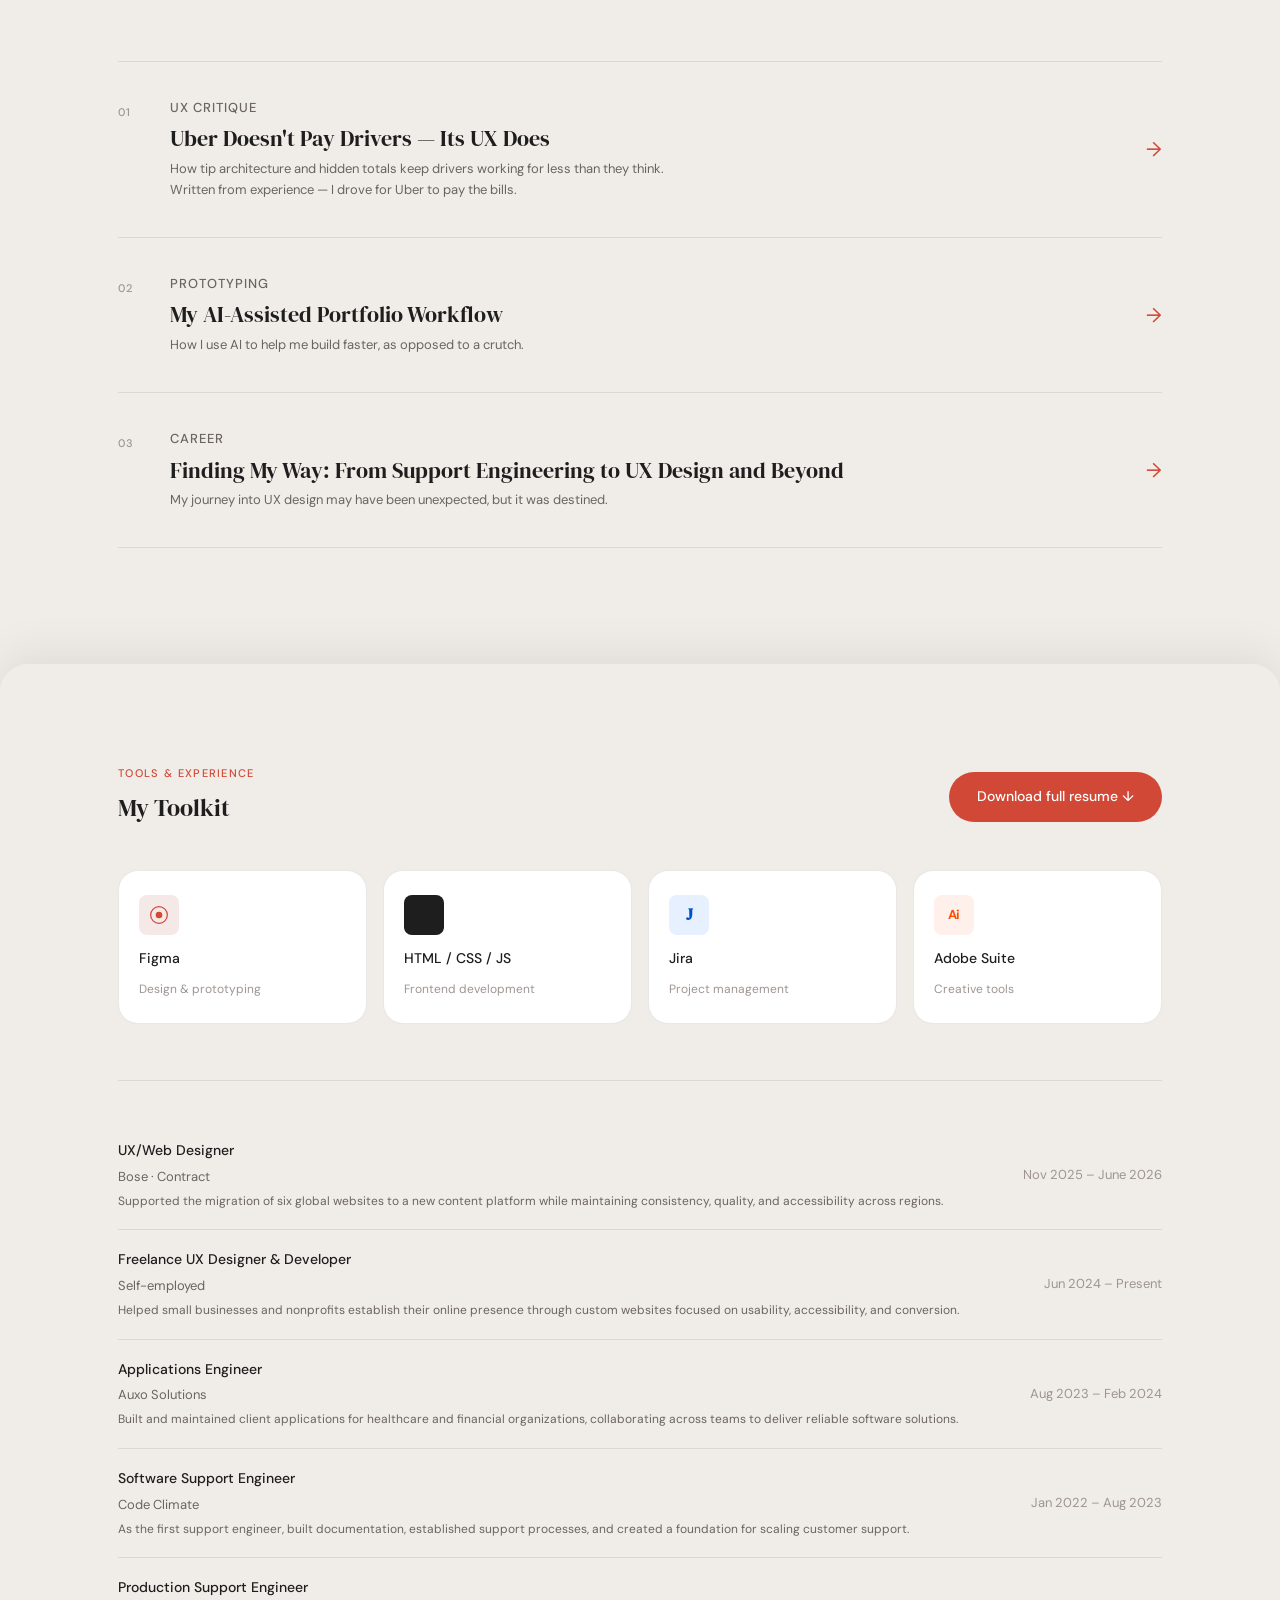
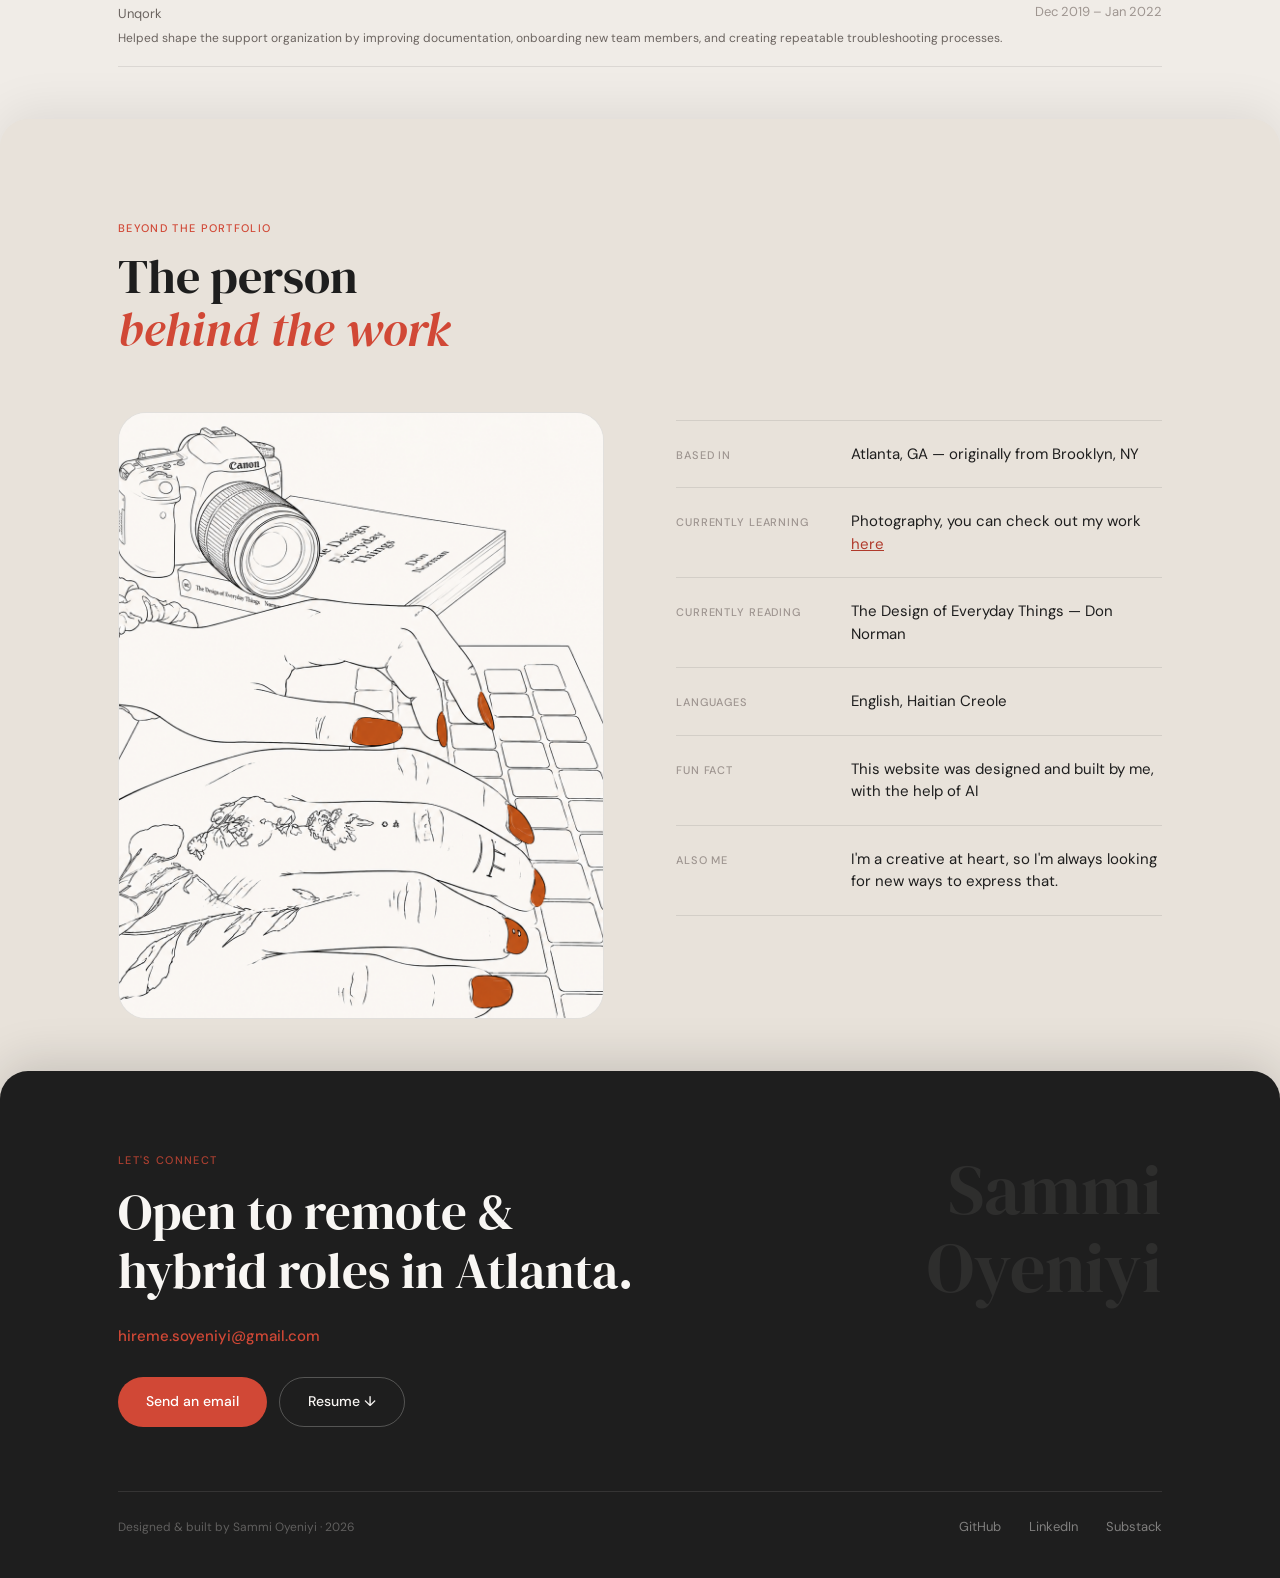
==== commit 51442080: "new bose landing page" ====
--- a/index.html
+++ b/index.html
@@ -1,556 +1,1049 @@
 <!DOCTYPE html>
+
 <html lang="en">
+
 <head>
+
   <meta charset="UTF-8">
+
   <meta name="viewport" content="width=device-width, initial-scale=1.0">
+
   <title>Sammi Oyeniyi — UX Designer</title>
+
   <link rel="icon" type="image/x-icon" href="assets/resume-favicon.png">
+
   <meta name="description" content="UX designer with a technical foundation. Atlanta, GA.">
+
   <link rel="preconnect" href="https://fonts.googleapis.com">
+
   <link rel="preconnect" href="https://fonts.gstatic.com" crossorigin>
+
   <link href="https://fonts.googleapis.com/css2?family=DM+Serif+Display:ital@0;1&family=DM+Sans:opsz,wght@9..40,300;9..40,400;9..40,500&display=swap" rel="stylesheet">
+
   <link rel="stylesheet" href="styles.css">
+
 </head>
+
 <body>
 
+
+
   <header class="nav">
+
     <a href="index.html" class="nav-logo">Sammi Oyeniyi | <span>UX Designer</span></a>
+
     <ul class="nav-links">
+
       <li><a href="index.html#work">Case Studies</a></li>
+
       <li><a href="index.html#builds">Builds</a></li>
+
       <li><a href="index.html#bose">Bose</a></li>
+
       <li><a href="index.html#thinking">Writing</a></li>
+
       <li><a href="index.html#beyond">Beyond</a></li>
+
       <li><a href="index.html#contact">Contact</a></li>
+
       <li><a href="assets/s-oyeniyi-ux-designer.pdf" class="nav-resume" download>Resume ↓</a></li>
+
     </ul>
+
     <!-- Mobile controls -->
+
     <div class="nav-mobile-controls">
+
       <a href="assets/s-oyeniyi-ux-designer.pdf" class="nav-resume nav-resume--mobile" download>Resume ↓</a>
+
       <button class="hamburger" id="hamburger" aria-label="Open menu" aria-expanded="false">
+
         <span></span>
+
         <span></span>
+
         <span></span>
+
       </button>
+
     </div>
+
   </header>
 
+
+
   <!-- Mobile menu overlay -->
+
   <div class="mobile-menu" id="mobileMenu" aria-hidden="true">
+
     <nav class="mobile-menu-inner">
+
       <a href="index.html#work"     class="mobile-link" onclick="closeMenu()">Work</a>
+
       <a href="index.html#builds"   class="mobile-link" onclick="closeMenu()">Builds</a>
+
       <a href="index.html#bose"     class="mobile-link" onclick="closeMenu()">Bose</a>
+
       <a href="index.html#thinking" class="mobile-link" onclick="closeMenu()">Writing</a>
+
       <a href="index.html#beyond"   class="mobile-link" onclick="closeMenu()">Beyond</a>
+
       <a href="index.html#contact"  class="mobile-link" onclick="closeMenu()">Contact</a>
+
       <a href="assets/s-oyeniyi-ux-designer.pdf" class="mobile-link mobile-link--resume" download>Resume ↓</a>
+
     </nav>
+
   </div>
 
+
+
   <!-- SCROLL STACK WRAPPER -->
+
   <div class="stack-wrapper">
 
+
+
     <!-- PANEL 1: HERO -->
+
     <section class="panel panel-hero" id="hero">
+
       <div class="hero-inner">
+
         <div class="hero-text">
+
           <div class="available-badge">
+
             <span class="badge-dot"></span>
+
             Open to remote, Atlanta & New York opportunities
-          </div>
+
+          </div>
+
           <!-- HEADLINE: write your own here -->
+
           <h1 class="hero-heading">
+
             <!-- Line 1 -->
+
             <span class="hero-line">Good design</span>
+
             <!-- Line 2 — italic accent -->
+
             <span class="hero-line hero-line--accent"><em>should feel obvious</em></span>
+
           </h1>
+
           <p class="hero-sub">
+
             <!-- Your subheading: role, background, what makes you different -->
+
             I research, design, and build digital products that solve real problems based on user feedback.
+
           </p>
+
           <div class="hero-skills">
+
             <span>UX Design</span>
+
             <span>Feature Design</span>
+
             <span>HTML / CSS / JS</span>
+
             <span>Figma</span>
-          </div>
+
+          </div>
+
           <div class="hero-actions">
+
             <a href="#work" class="btn-primary">See my work</a>
+
             <a href="assets/sam-oyeniyi-product-designer-resume.pdf" class="btn-outline" download>Download Resume ↓</a>
-          </div>
-        </div>
+
+          </div>
+
+        </div>
+
         <div class="hero-photo">
+
          <img src="assets/portfolio-header.png" alt="abstract line art of woman">
+
           <!-- <div class="hero-photo-placeholder">
+
             <span>Your photo<br>or illustration</span>
+
           </div> -->
-        </div>
+
+        </div>
+
       </div>
+
     </section>
 
+
+
     <!-- PANEL 2: WORK -->
+
     <section class="panel panel-work" id="work">
+
       <div class="panel-inner">
+
         <div class="section-header">
+
           <p class="eyebrow">Selected work</p>
+
           <h2>Product thinking in the wild</h2>
+
           <p>A collection of concepts, redesigns, and side projects exploring how better product decisions create better user experiences.</p>
-        </div>
+
+        </div>
+
+
 
         <div class="work-grid">
 
+
+
           <!-- ROW 1: text left, image right -->
+
           <a href="case-study-wttj.html" class="work-row">
+
             <div class="work-info">
+
               <div class="work-meta">
+
                 <span class="work-num">01</span>
+
                 <span class="work-noticed">★ Company noticed this</span>
-              </div>
+
+              </div>
+
               <h3>Fixing the job tracker that forgets you</h3>
+
               <p>The "Move" feature on WTTJ loses crucial application context — users can't track rejections, ghosting, or withdrawn offers. I redesigned the dashboard to fix this.</p>
+
               <div class="tags">
+
                 <span class="tag">Feature design</span>
+
                 <span class="tag">UX research</span>
+
                 <span class="tag">Job tech</span>
-              </div>
+
+              </div>
+
               <span class="work-cta">Read case study →</span>
-            </div>
+
+            </div>
+
             <div class="work-image work-image--wttj">
+
               <img src="assets/wttj-hp.png" alt="WTTJ mockup">
-            </div>
+
+            </div>
+
           </a>
 
+
+
           <!-- ROW 2: image left, text right -->
+
           <a href="case-study-instagram.html" class="work-row work-row--flip">
+
             <div class="work-image work-image--instagram">
+
               <img src="assets/ig-close-friends.png" alt="Instagram mockup">
-            </div>
+
+            </div>
+
             <div class="work-info">
+
               <div class="work-meta">
+
                 <span class="work-num">02</span>
-              </div>
+
+              </div>
+
               <h3>Close Friends, but for your actual life</h3>
+
               <p>Instagram's Close Friends assumes your inner circle is one group. For most people, it isn't. I designed a multi-list system that fits how people actually share.</p>
+
               <div class="tags">
+
                 <span class="tag">Feature design</span>
+
                 <span class="tag">Mobile UX</span>
+
                 <span class="tag">Social</span>
-              </div>
+
+              </div>
+
               <span class="work-cta">Read case study →</span>
-            </div>
+
+            </div>
+
           </a>
 
+
+
           <!-- ROW 3: text left, image right -->
+
           <a href="case-study-hinge.html" class="work-row">
+
             <div class="work-info">
+
               <div class="work-meta">
+
                 <span class="work-num">03</span>
-              </div>
+
+              </div>
+
               <h3>More Than "Have Children"</h3>
+
               <p>Hinge's Family Planning section leaves too much open to interpretation. I redesigned the experience to create more clarity, better compatibility, and fewer awkward conversations.</p>
+
               <div class="tags">
+
                 <span class="tag">Feature design</span>
+
                 <span class="tag">UX research</span>
+
                 <span class="tag">Dating tech</span>
-              </div>
+
+              </div>
+
               <span class="work-cta">Read case study →</span>
-            </div>
+
+            </div>
+
             <div class="work-image work-image--hinge">
+
               <img src="assets/hinge-hp.png" alt="Hinge mockup">
-            </div>
+
+            </div>
+
           </a>
 
-        </div>
+
+
+        </div>
+
       </div>
+
     </section>
 
+
+
     <!-- PANEL: BUILDS / PROTOTYPES -->
+
     <!--
+
       To add next week's project:
+
       1. Duplicate the ".build-card" block below (not the ".build-card--empty" one).
+
       2. Point its <a href> at the new project's detail page (e.g. build-<name>.html).
+
       3. Swap the image, eyebrow, title, description, and tags.
+
       4. Copy build-imageprep.html as a starting template for the new detail page.
+
       The dashed "next build" card can stay as the last item, or be removed once
+
       you're not actively teasing an upcoming project.
-    -->
+
+    \-->
+
+     <!-- PANEL: BOSE — PROFESSIONAL UX WORK -->
+  <section class="panel panel-bose" id="bose">
+    <div class="panel-inner">
+      <div class="bose-layout">
+        <div class="bose-left">
+          <p class="eyebrow">Professional work · 2025–2026</p>
+          <h2 class="bose-heading">Designing for<br><em>Bose</em></h2>
+          <p class="bose-sub">Design decisions made with a team—and experiences that made it to production. At Bose, I worked across UX, engineering, and marketing to refine responsive shopping experiences, navigate enterprise design-system constraints, and support launches across six sites.</p>
+          <div class="bose-details">
+            <div class="bose-detail"><span class="bose-detail-label">Role</span><span class="bose-detail-value">UX / Web Designer</span></div>
+            <div class="bose-detail"><span class="bose-detail-label">Focus</span><span class="bose-detail-value">E-commerce UX · Product discovery · Campaign experiences</span></div>
+            <div class="bose-detail"><span class="bose-detail-label">Team</span><span class="bose-detail-value">UX · Engineering · Marketing</span></div>
+          </div>
+          <a href="bose.html" class="btn-primary">Explore Bose case studies →</a>
+        </div>
+        <div class="bose-right">
+          <div class="bose-grid">
+            <div class="bose-thumb bose-thumb--tall"><img src="assets/bose/bose-hp.png" alt="Bose e-commerce experience" loading="lazy"></div>
+            <div class="bose-thumb-stack">
+              <div class="bose-thumb"><img src="assets/bose/bose-kidsuper-one.png" alt="Bose × KidSuper product collaboration" loading="lazy"></div>
+              <div class="bose-thumb"><img src="assets/bose/bose-hp-bonbon.png" alt="Bose × BonBon digital campaign" loading="lazy"></div>
+            </div>
+          </div>
+        </div>
+      </div>
+    </div>
+  </section>
+
     <section class="panel panel-builds" id="builds">
+
       <div class="panel-inner">
+
         <div class="section-header">
+
           <p class="eyebrow">Prototypes</p>
+
           <h2>Built, not just designed</h2>
+
           <p>Side projects I designed and shipped myself — real, working products, not just mockups. Currently focused on progressive web apps.</p>
-        </div>
+
+        </div>
+
+
 
         <div class="builds-grid">
 
+
+
           <!-- BUILD 1: ImagePrep -->
+
           <a href="build-imgsqueeze.html" class="build-card">
+
             <div class="build-card-image">
+
               <span class="build-status"><span class="build-status-dot"></span> Live</span>
+
               <img src="assets/imgsqueeze-hp.jpg" alt="ImgSqueeze app screenshot">
-            </div>
+
+            </div>
+
             <div class="build-card-body">
+
               <p class="build-card-eyebrow">Progressive Web App</p>
+
               <h3>ImgSqueeze</h3>
+
               <p>A batch photo tool for photographers — compression, watermarking, renaming, and export, all in one lightweight PWA that installs straight to your phone.</p>
+
               <div class="tags">
+
                 <span class="tag">React</span>
+
                 <span class="tag">Canvas API</span>
+
                 <span class="tag">PWA</span>
-              </div>
+
+              </div>
+
               <span class="work-cta">View project →</span>
-            </div>
+
+            </div>
+
           </a>
 
+
+
           <!-- NEXT BUILD — placeholder slot, swap for the next project card -->
+
           <!-- <div class="build-card build-card--empty">
+
             <div class="build-card--empty-inner">
+
               <span>🛠️</span>
+
               <strong>Next build in progress</strong>
+
               <p>A new prototype is on the way — check back soon.</p>
-            </div>
+
+            </div>
+
           </div> -->
 
-        </div>
+
+
+        </div>
+
       </div>
+
     </section>
 
-    <!-- PANEL: BOSE -->
-    <section class="panel panel-bose" id="bose">
+  <!-- PANEL 3: DESIGN THINKING -->
+
+    <section class="panel panel-thinking" id="thinking">
+
       <div class="panel-inner">
-        <div class="bose-layout">
-          <div class="bose-left">
-            <p class="eyebrow">Professional work</p>
-            <h2 class="bose-heading">In production<br>at <em>Bose</em></h2>
-            <p class="bose-sub">Real pages, shipped at scale, for a global audio brand. As part of a cross-functional team I helped publish and maintain e-commerce and marketing content across six global sites — spanning product pages, campaign launches, and high-profile collaborations.</p>
-            <div class="bose-details">
-              <div class="bose-detail">
-                <span class="bose-detail-label">Role</span>
-                <span class="bose-detail-value">UX / Web Designer</span>
-              </div>
-              <div class="bose-detail">
-                <span class="bose-detail-label">Tools</span>
-                <span class="bose-detail-value">Contentstack · Adobe Experience Manager · Jira</span>
-              </div>
-              <div class="bose-detail">
-                <span class="bose-detail-label">Scope</span>
-                <span class="bose-detail-value">6 global marketing sites · US & Canada</span>
-              </div>
-            </div>
-            <a href="bose.html" class="btn-primary">View Bose work →</a>
-          </div>
-          <div class="bose-right">
-            <!-- Replace these with real screenshots -->
-            <div class="bose-grid">
-              <div class="bose-thumb bose-thumb--tall">
-                <img src="assets/bose/bose-hp.png" alt="Bose page">
-              </div>
-              <div class="bose-thumb-stack">
-                <div class="bose-thumb">
-                  <img src="assets/bose/bose-hp-small-one.png" alt="Bose page">
-                </div>
-                <div class="bose-thumb">
-                  <img src="assets/bose/bose-hp-bonbon.png" alt="Bose page">
-                </div>
-              </div>
-            </div>
-          </div>
-        </div>
+
+        <div class="section-header section-header--row">
+
+          <div>
+
+            <p class="eyebrow">Design thinking</p>
+
+            <h2>I write about UX in the wild</h2>
+
+            <p>Thoughts on design, careers, product strategy, and the occasional existential crisis about interfaces.</p>
+
+          </div>
+
+          <a href="https://sammithedev.substack.com" target="_blank" rel="noopener" class="substack-link">All posts on Substack →</a>
+
+        </div>
+
+
+
+        <div class="thinking-list">
+
+          <a href="https://sammithedev.substack.com/p/uber-doesnt-pay-driversits-ux-does" target="_blank" rel="noopener" class="thinking-row">
+
+            <div class="thinking-row-left">
+
+              <span class="thinking-num">01</span>
+
+              <div>
+
+                <p class="thinking-label">UX critique</p>
+
+                <h3>Uber Doesn't Pay Drivers — Its UX Does</h3>
+
+                <p>How tip architecture and hidden totals keep drivers working for less than they think. Written from experience — I drove for Uber to pay the bills.</p>
+
+              </div>
+
+            </div>
+
+            <span class="thinking-arrow">→</span>
+
+          </a>
+
+          <a href="https://sammithedev.substack.com/p/my-ai-assisted-portfolio-workflow" target="_blank" rel="noopener" class="thinking-row">
+
+            <div class="thinking-row-left">
+
+              <span class="thinking-num">02</span>
+
+              <div>
+
+                <p class="thinking-label">Prototyping</p>
+
+                <h3>My AI-Assisted Portfolio Workflow</h3>
+
+                <p>How I use AI to help me build faster, as opposed to a crutch.</p>
+
+              </div>
+
+            </div>
+
+            <span class="thinking-arrow">→</span>
+
+          </a>
+
+          <a href="https://sammithedev.substack.com/p/finding-my-way-from-support-engineering" target="_blank" rel="noopener" class="thinking-row">
+
+            <div class="thinking-row-left">
+
+              <span class="thinking-num">03</span>
+
+              <div>
+
+                <p class="thinking-label">Career</p>
+
+                <h3>Finding My Way: From Support Engineering to UX Design and Beyond</h3>
+
+                <p>My journey into UX design may have been unexpected, but it was destined.</p>
+
+              </div>
+
+            </div>
+
+            <span class="thinking-arrow">→</span>
+
+          </a>
+
+        </div>
+
       </div>
+
     </section>
 
-    <!-- PANEL 3: DESIGN THINKING -->
-    <section class="panel panel-thinking" id="thinking">
+
+
+    <!-- PANEL: TECH STACK + RESUME -->
+
+    <section class="panel panel-stack" id="stack">
+
       <div class="panel-inner">
-        <div class="section-header section-header--row">
+
+        <div class="stack-section-header">
+
           <div>
-            <p class="eyebrow">Design thinking</p>
-            <h2>I write about UX in the wild</h2>
-            <p>Thoughts on design, careers, product strategy, and the occasional existential crisis about interfaces.</p>
-          </div>
-          <a href="https://sammithedev.substack.com" target="_blank" rel="noopener" class="substack-link">All posts on Substack →</a>
-        </div>
-
-        <div class="thinking-list">
-          <a href="https://sammithedev.substack.com/p/uber-doesnt-pay-driversits-ux-does" target="_blank" rel="noopener" class="thinking-row">
-            <div class="thinking-row-left">
-              <span class="thinking-num">01</span>
-              <div>
-                <p class="thinking-label">UX critique</p>
-                <h3>Uber Doesn't Pay Drivers — Its UX Does</h3>
-                <p>How tip architecture and hidden totals keep drivers working for less than they think. Written from experience — I drove for Uber to pay the bills.</p>
-              </div>
-            </div>
-            <span class="thinking-arrow">→</span>
-          </a>
-          <a href="https://sammithedev.substack.com/p/my-ai-assisted-portfolio-workflow" target="_blank" rel="noopener" class="thinking-row">
-            <div class="thinking-row-left">
-              <span class="thinking-num">02</span>
-              <div>
-                <p class="thinking-label">Prototyping</p>
-                <h3>My AI-Assisted Portfolio Workflow</h3>
-                <p>How I use AI to help me build faster, as opposed to a crutch.</p>
-              </div>
-            </div>
-            <span class="thinking-arrow">→</span>
-          </a>
-          <a href="https://sammithedev.substack.com/p/finding-my-way-from-support-engineering" target="_blank" rel="noopener" class="thinking-row">
-            <div class="thinking-row-left">
-              <span class="thinking-num">03</span>
-              <div>
-                <p class="thinking-label">Career</p>
-                <h3>Finding My Way: From Support Engineering to UX Design and Beyond</h3>
-                <p>My journey into UX design may have been unexpected, but it was destined.</p>
-              </div>
-            </div>
-            <span class="thinking-arrow">→</span>
-          </a>
-        </div>
+
+            <p class="eyebrow">Tools & experience</p>
+
+            <h2>My Toolkit</h2>
+
+          </div>
+
+          <a href="assets/sam-oyeniyi-product-designer-resume.pdf" class="btn-primary" download>Download full resume ↓</a>
+
+        </div>
+
+
+
+        <div class="tech-grid">
+
+          <div class="tech-item">
+
+            <div class="tech-icon">
+
+              <svg viewBox="0 0 24 24" fill="none" xmlns="http://www.w3.org/2000/svg"><path d="M8 12a4 4 0 1 0 8 0 4 4 0 0 0-8 0z" fill="#D14836"/><path d="M12 2C6.48 2 2 6.48 2 12s4.48 10 10 10 10-4.48 10-10S17.52 2 12 2z" stroke="#D14836" stroke-width="1.5" fill="none"/></svg>
+
+            </div>
+
+            <span class="tech-name">Figma</span>
+
+            <span class="tech-desc">Design & prototyping</span>
+
+          </div>
+
+          <div class="tech-item">
+
+            <div class="tech-icon tech-icon--code">
+
+              <span></></span>
+
+            </div>
+
+            <span class="tech-name">HTML / CSS / JS</span>
+
+            <span class="tech-desc">Frontend development</span>
+
+          </div>
+
+          <div class="tech-item">
+
+            <div class="tech-icon tech-icon--jira">
+
+              <span>J</span>
+
+            </div>
+
+            <span class="tech-name">Jira</span>
+
+            <span class="tech-desc">Project management</span>
+
+          </div>
+
+          <div class="tech-item">
+
+            <div class="tech-icon tech-icon--adobe">
+
+              <span>Ai</span>
+
+            </div>
+
+            <span class="tech-name">Adobe Suite</span>
+
+            <span class="tech-desc">Creative tools</span>
+
+          </div>
+
+        </div>
+
+
+
+        <div class="resume-strip">
+
+          <div class="resume-roles">
+
+            <div class="resume-role">
+
+              <div class="resume-role-left">
+
+                <span class="resume-role-title">UX/Web Designer</span>
+
+                <span class="resume-role-co">Bose · Contract</span>
+
+                <p class="resume-text">Supported the migration of six global websites to a new content platform while maintaining consistency, quality, and accessibility across regions.</p>
+
+              </div>
+
+              <span class="resume-role-date">Nov 2025 – June 2026</span>
+
+            </div>
+
+            <div class="resume-role">
+
+              <div class="resume-role-left">
+
+                <span class="resume-role-title">Freelance UX Designer & Developer</span>
+
+                <span class="resume-role-co">Self-employed</span>
+
+                <p class="resume-text">Helped small businesses and nonprofits establish their online presence through custom websites focused on usability, accessibility, and conversion.</p>
+
+              </div>
+
+              <span class="resume-role-date">Jun 2024 – Present</span>
+
+            </div>
+
+            <div class="resume-role">
+
+              <div class="resume-role-left">
+
+                <span class="resume-role-title">Applications Engineer</span>
+
+                <span class="resume-role-co">Auxo Solutions</span>
+
+                <p class="resume-text">Built and maintained client applications for healthcare and financial organizations, collaborating across teams to deliver reliable software solutions.</p>
+
+              </div>
+
+              <span class="resume-role-date">Aug 2023 – Feb 2024</span>
+
+            </div>
+
+            <div class="resume-role">
+
+              <div class="resume-role-left">
+
+                <span class="resume-role-title">Software Support Engineer</span>
+
+                <span class="resume-role-co">Code Climate</span>
+
+                <p class="resume-text">As the first support engineer, built documentation, established support processes, and created a foundation for scaling customer support.</p>
+
+              </div>
+
+              <span class="resume-role-date">Jan 2022 – Aug 2023</span>
+
+            </div>
+
+            <div class="resume-role">
+
+              <div class="resume-role-left">
+
+                <span class="resume-role-title">Production Support Engineer</span>
+
+                <span class="resume-role-co">Unqork</span>
+
+                <p class="resume-text">Helped shape the support organization by improving documentation, onboarding new team members, and creating repeatable troubleshooting processes.</p>
+
+              </div>
+
+              <span class="resume-role-date">Dec 2019 – Jan 2022</span>
+
+            </div>
+
+          </div>
+
+        </div>
+
+
+
       </div>
+
     </section>
 
-    <!-- PANEL: TECH STACK + RESUME -->
-    <section class="panel panel-stack" id="stack">
+
+
+    <!-- PANEL 4: BEYOND -->
+
+    <section class="panel panel-beyond" id="beyond">
+
       <div class="panel-inner">
-        <div class="stack-section-header">
-          <div>
-            <p class="eyebrow">Tools & experience</p>
-            <h2>My Toolkit</h2>
-          </div>
-          <a href="assets/sam-oyeniyi-product-designer-resume.pdf" class="btn-primary" download>Download full resume ↓</a>
-        </div>
-
-        <div class="tech-grid">
-          <div class="tech-item">
-            <div class="tech-icon">
-              <svg viewBox="0 0 24 24" fill="none" xmlns="http://www.w3.org/2000/svg"><path d="M8 12a4 4 0 1 0 8 0 4 4 0 0 0-8 0z" fill="#D14836"/><path d="M12 2C6.48 2 2 6.48 2 12s4.48 10 10 10 10-4.48 10-10S17.52 2 12 2z" stroke="#D14836" stroke-width="1.5" fill="none"/></svg>
-            </div>
-            <span class="tech-name">Figma</span>
-            <span class="tech-desc">Design & prototyping</span>
-          </div>
-          <div class="tech-item">
-            <div class="tech-icon tech-icon--code">
-              <span>&lt;/&gt;</span>
-            </div>
-            <span class="tech-name">HTML / CSS / JS</span>
-            <span class="tech-desc">Frontend development</span>
-          </div>
-          <div class="tech-item">
-            <div class="tech-icon tech-icon--jira">
-              <span>J</span>
-            </div>
-            <span class="tech-name">Jira</span>
-            <span class="tech-desc">Project management</span>
-          </div>
-          <div class="tech-item">
-            <div class="tech-icon tech-icon--adobe">
-              <span>Ai</span>
-            </div>
-            <span class="tech-name">Adobe Suite</span>
-            <span class="tech-desc">Creative tools</span>
-          </div>
-        </div>
-
-        <div class="resume-strip">
-          <div class="resume-roles">
-            <div class="resume-role">
-              <div class="resume-role-left">
-                <span class="resume-role-title">UX/Web Designer</span>
-                <span class="resume-role-co">Bose · Contract</span>
-                <p class="resume-text">Supported the migration of six global websites to a new content platform while maintaining consistency, quality, and accessibility across regions.</p>
-              </div>
-              <span class="resume-role-date">Nov 2025 – June 2026</span>
-            </div>
-            <div class="resume-role">
-              <div class="resume-role-left">
-                <span class="resume-role-title">Freelance UX Designer & Developer</span>
-                <span class="resume-role-co">Self-employed</span>
-                <p class="resume-text">Helped small businesses and nonprofits establish their online presence through custom websites focused on usability, accessibility, and conversion.</p>
-              </div>
-              <span class="resume-role-date">Jun 2024 – Present</span>
-            </div>
-            <div class="resume-role">
-              <div class="resume-role-left">
-                <span class="resume-role-title">Applications Engineer</span>
-                <span class="resume-role-co">Auxo Solutions</span>
-                <p class="resume-text">Built and maintained client applications for healthcare and financial organizations, collaborating across teams to deliver reliable software solutions.</p>
-              </div>
-              <span class="resume-role-date">Aug 2023 – Feb 2024</span>
-            </div>
-            <div class="resume-role">
-              <div class="resume-role-left">
-                <span class="resume-role-title">Software Support Engineer</span>
-                <span class="resume-role-co">Code Climate</span>
-                <p class="resume-text">As the first support engineer, built documentation, established support processes, and created a foundation for scaling customer support.</p>
-              </div>
-              <span class="resume-role-date">Jan 2022 – Aug 2023</span>
-            </div>
-            <div class="resume-role">
-              <div class="resume-role-left">
-                <span class="resume-role-title">Production Support Engineer</span>
-                <span class="resume-role-co">Unqork</span>
-                <p class="resume-text">Helped shape the support organization by improving documentation, onboarding new team members, and creating repeatable troubleshooting processes.</p>
-              </div>
-              <span class="resume-role-date">Dec 2019 – Jan 2022</span>
-            </div>
-          </div>
+
+        <div class="section-header">
+
+          <p class="eyebrow">Beyond the portfolio</p>
+
+          <h2 class="beyond-heading">The person<br><em>behind the work</em></h2>
+
+        </div>
+
+        <div class="beyond-layout">
+
+          <div class="beyond-photo">
+
+           <img src="assets/portfolio-beyond.png" alt="Sammi">
+
+          </div>
+
+          <div class="beyond-facts">
+
+            <div class="fact-row">
+
+              <span class="fact-label">Based in</span>
+
+              <span class="fact-value">Atlanta, GA — originally from Brooklyn, NY</span>
+
+            </div>
+
+            <div class="fact-row">
+
+              <span class="fact-label">Currently learning</span>
+
+              <span class="fact-value">Photography, you can check out my work <a href="https://www.sammishotthat.com/" target="_blank" style="text-decoration: underline;color: #B03A2B;" rel="noopener noreferrer">here</a> </span>
+
+            </div>
+
+            <div class="fact-row">
+
+              <span class="fact-label">Currently reading</span>
+
+              <span class="fact-value">The Design of Everyday Things — Don Norman</span>
+
+            </div>
+
+            <div class="fact-row">
+
+              <span class="fact-label">Languages</span>
+
+              <span class="fact-value">English, Haitian Creole</span>
+
+            </div>
+
+            <div class="fact-row">
+
+              <span class="fact-label">Fun fact</span>
+
+              <span class="fact-value">This website was designed and built by me, with the help of AI</span>
+
+            </div>
+
+            <div class="fact-row">
+
+              <span class="fact-label">Also me</span>
+
+              <span class="fact-value">I'm a creative at heart, so I'm always looking for new ways to express that.</span>
+
+            </div>
+
+          </div>
+
         </div>
 
       </div>
+
     </section>
 
-    <!-- PANEL 4: BEYOND -->
-    <section class="panel panel-beyond" id="beyond">
-      <div class="panel-inner">
-        <div class="section-header">
-          <p class="eyebrow">Beyond the portfolio</p>
-          <h2 class="beyond-heading">The person<br><em>behind the work</em></h2>
-        </div>
-        <div class="beyond-layout">
-          <div class="beyond-photo">
-           <img src="assets/portfolio-beyond.png" alt="Sammi">
-          </div>
-          <div class="beyond-facts">
-            <div class="fact-row">
-              <span class="fact-label">Based in</span>
-              <span class="fact-value">Atlanta, GA — originally from Brooklyn, NY</span>
-            </div>
-            <div class="fact-row">
-              <span class="fact-label">Currently learning</span>
-              <span class="fact-value">Photography, you can check out my work <a href="https://www.vibewithsammi.com/" target="_blank" style="text-decoration: underline;color: #B03A2B;" rel="noopener noreferrer">here</a> </span>
-            </div>
-            <div class="fact-row">
-              <span class="fact-label">Currently reading</span>
-              <span class="fact-value">The Design of Everyday Things — Don Norman</span>
-            </div>
-            <div class="fact-row">
-              <span class="fact-label">Languages</span>
-              <span class="fact-value">English, Haitian Creole</span>
-            </div>
-            <div class="fact-row">
-              <span class="fact-label">Fun fact</span>
-              <span class="fact-value">This website was designed and built by me, with the help of AI</span>
-            </div>
-            <div class="fact-row">
-              <span class="fact-label">Also me</span>
-              <span class="fact-value">I'm a creative at heart, so I'm always looking for new ways to express that.</span>
-            </div>
-          </div>
-        </div>
+
+
+    <!-- PANEL 5: FOOTER / CONTACT -->
+
+    <footer class="panel panel-footer" id="contact">
+
+      <div class="panel-inner footer-inner">
+
+        <div class="footer-top">
+
+          <div class="footer-left">
+
+            <p class="eyebrow">Let's connect</p>
+
+            <h2 class="footer-heading">Open to remote &<br>hybrid roles in Atlanta.</h2>
+
+            <a href="mailto:hireme.soyeniyi@gmail.com" class="footer-email">hireme.soyeniyi@gmail.com</a>
+
+            <div class="footer-actions">
+
+              <a href="mailto:hireme.soyeniyi@gmail.com" class="btn-primary">Send an email</a>
+
+              <a href="assets/s-oyeniyi-ux-designer.pdf" class="btn-outline" download>Resume ↓</a>
+
+            </div>
+
+          </div>
+
+          <div class="footer-wordmark">Sammi<br>Oyeniyi</div>
+
+        </div>
+
+        <div class="footer-bottom">
+
+          <p>Designed & built by Sammi Oyeniyi · 2026</p>
+
+          <div class="footer-links">
+
+            <a href="https://github.com/SOyeniyi801" target="_blank" rel="noopener">GitHub</a>
+
+            <a href="https://www.linkedin.com/in/samantha-o-6384705a/" target="_blank" rel="noopener">LinkedIn</a>
+
+            <a href="https://sammithedev.substack.com" target="_blank" rel="noopener">Substack</a>
+
+          </div>
+
+        </div>
+
       </div>
-    </section>
-
-    <!-- PANEL 5: FOOTER / CONTACT -->
-    <footer class="panel panel-footer" id="contact">
-      <div class="panel-inner footer-inner">
-        <div class="footer-top">
-          <div class="footer-left">
-            <p class="eyebrow">Let's connect</p>
-            <h2 class="footer-heading">Open to remote &<br>hybrid roles in Atlanta.</h2>
-            <a href="mailto:hireme.soyeniyi@gmail.com" class="footer-email">hireme.soyeniyi@gmail.com</a>
-            <div class="footer-actions">
-              <a href="mailto:hireme.soyeniyi@gmail.com" class="btn-primary">Send an email</a>
-              <a href="assets/s-oyeniyi-ux-designer.pdf" class="btn-outline" download>Resume ↓</a>
-            </div>
-          </div>
-          <div class="footer-wordmark">Sammi<br>Oyeniyi</div>
-        </div>
-        <div class="footer-bottom">
-          <p>Designed & built by Sammi Oyeniyi · 2026</p>
-          <div class="footer-links">
-            <a href="https://github.com/SOyeniyi801" target="_blank" rel="noopener">GitHub</a>
-            <a href="https://www.linkedin.com/in/samantha-o-6384705a/" target="_blank" rel="noopener">LinkedIn</a>
-            <a href="https://sammithedev.substack.com" target="_blank" rel="noopener">Substack</a>
-          </div>
-        </div>
-      </div>
+
     </footer>
 
+
+
   </div><!-- end .stack-wrapper -->
 
+
+
   <script>
+
     // Stacking scroll — hero scales down as next panel covers it
+
     const hero = document.querySelector('.panel-hero');
+
     function onScroll() {
+
       if (!hero) return;
+
       const rect = hero.getBoundingClientRect();
+
       const progress = Math.min(Math.max(-rect.top / (rect.height * 0.6), 0), 1);
+
       hero.style.transform = `scale(${1 - progress * 0.035})`;
+
       hero.style.transformOrigin = 'top center';
+
     }
+
     window.addEventListener('scroll', onScroll, { passive: true });
+
     onScroll();
 
+
+
     // Hamburger menu
+
     const hamburger = document.getElementById('hamburger');
+
     const mobileMenu = document.getElementById('mobileMenu');
 
+
+
     hamburger.addEventListener('click', () => {
+
       const isOpen = mobileMenu.classList.contains('is-open');
+
       if (isOpen) { closeMenu(); } else { openMenu(); }
+
     });
 
+
+
     function openMenu() {
+
       mobileMenu.classList.add('is-open');
+
       hamburger.classList.add('is-active');
+
       hamburger.setAttribute('aria-expanded', 'true');
+
       mobileMenu.setAttribute('aria-hidden', 'false');
+
       document.body.style.overflow = 'hidden';
+
     }
 
+
+
     function closeMenu() {
+
       mobileMenu.classList.remove('is-open');
+
       hamburger.classList.remove('is-active');
+
       hamburger.setAttribute('aria-expanded', 'false');
+
       mobileMenu.setAttribute('aria-hidden', 'true');
+
       document.body.style.overflow = '';
+
     }
 
+
+
     // Close on outside click
+
     mobileMenu.addEventListener('click', (e) => {
+
       if (e.target === mobileMenu) closeMenu();
+
     });
+
     // Hide nav on scroll down, show on scroll up
+
 let lastScrollY = window.scrollY;
+
 let navHidden = false;
+
 const navEl = document.querySelector('.nav');
 
+
+
 function handleNavScroll() {
+
   const currentScrollY = window.scrollY;
 
+
+
   // Always show nav near the top of the page
+
   if (currentScrollY < 80) {
+
     navEl.classList.remove('nav--hidden');
+
     navHidden = false;
+
     lastScrollY = currentScrollY;
+
     return;
+
   }
 
+
+
   const scrollingDown = currentScrollY > lastScrollY;
 
+
+
   if (scrollingDown && !navHidden) {
+
     navEl.classList.add('nav--hidden');
+
     navHidden = true;
+
   } else if (!scrollingDown && navHidden) {
+
     navEl.classList.remove('nav--hidden');
+
     navHidden = false;
+
   }
 
+
+
   lastScrollY = currentScrollY;
+
 }
 
+
+
 window.addEventListener('scroll', handleNavScroll, { passive: true });
+
 function openMenu() {
+
   mobileMenu.classList.add('is-open');
+
   hamburger.classList.add('is-active');
+
   hamburger.setAttribute('aria-expanded', 'true');
+
   document.body.style.overflow = 'hidden';
+
   navEl.classList.remove('nav--hidden'); // keep nav visible while menu is open
+
 }
+
   </script>
 
+
+
 </body>
+
 </html>
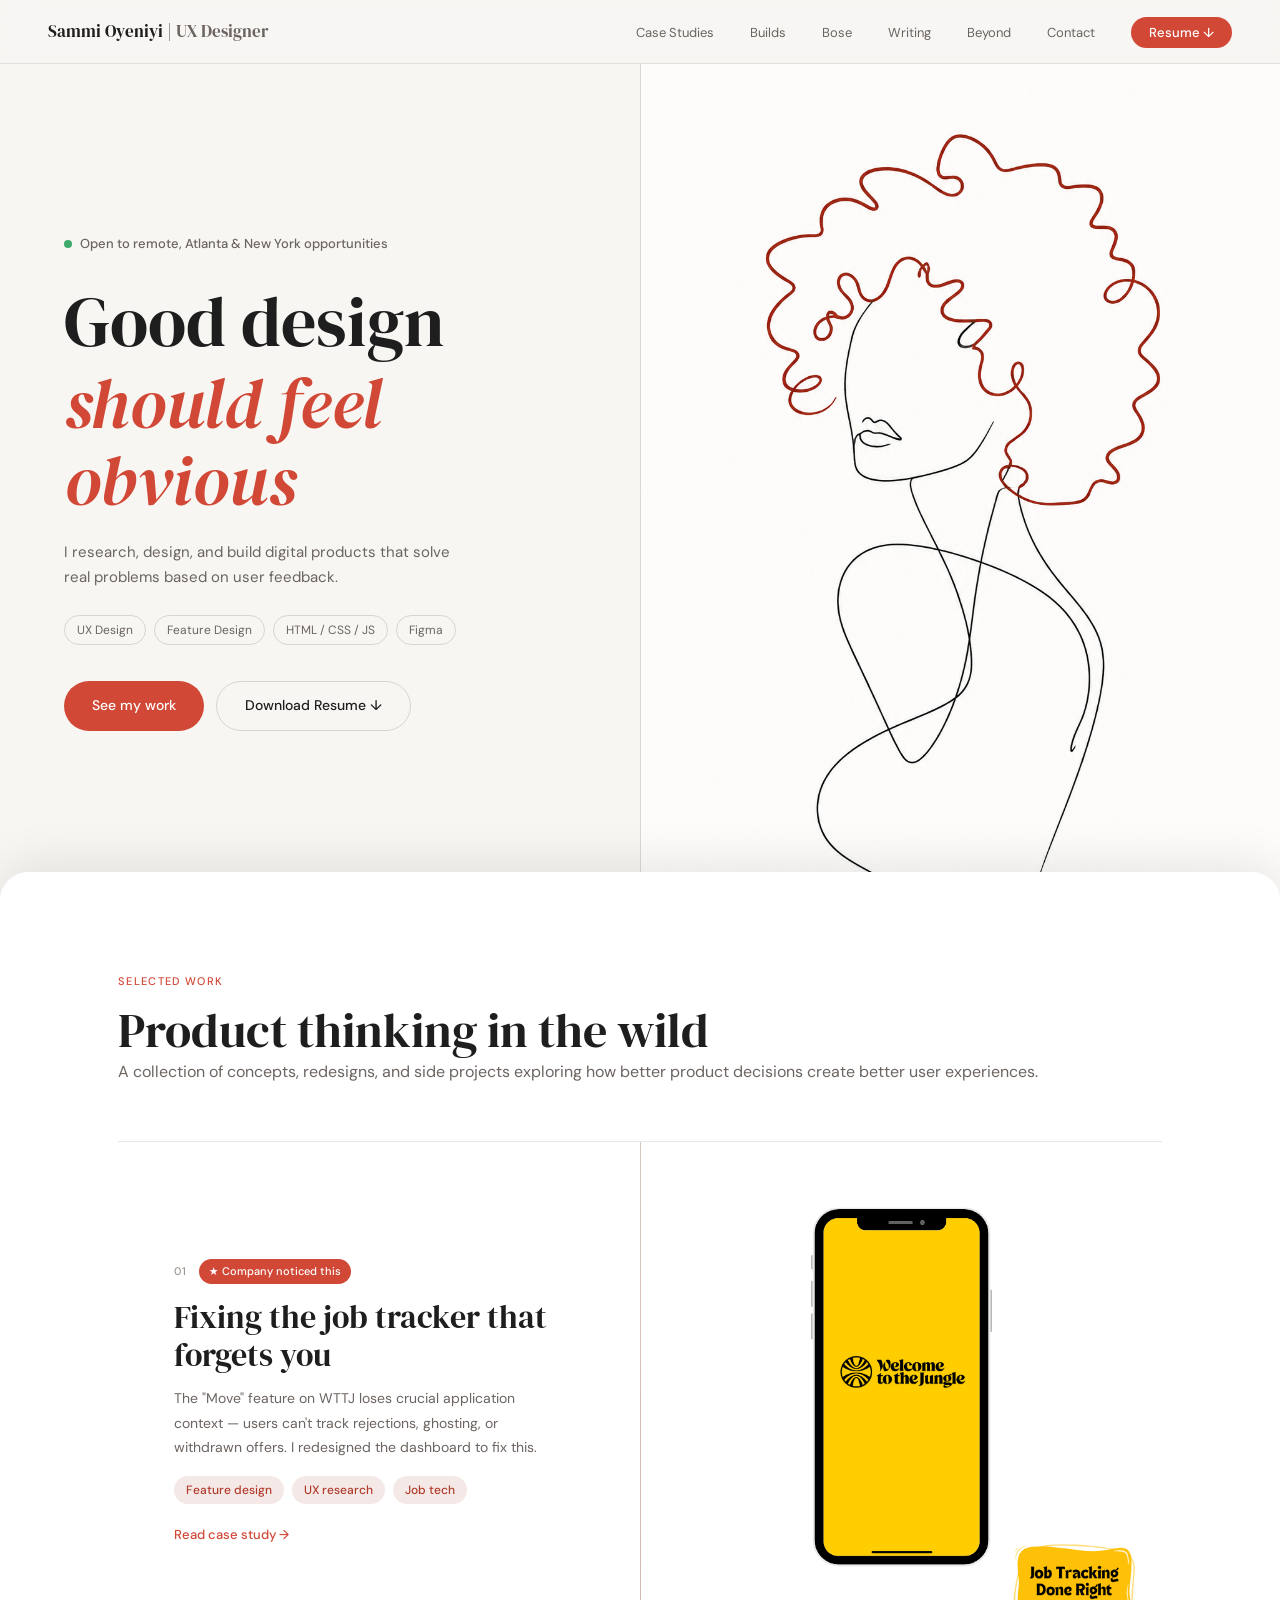
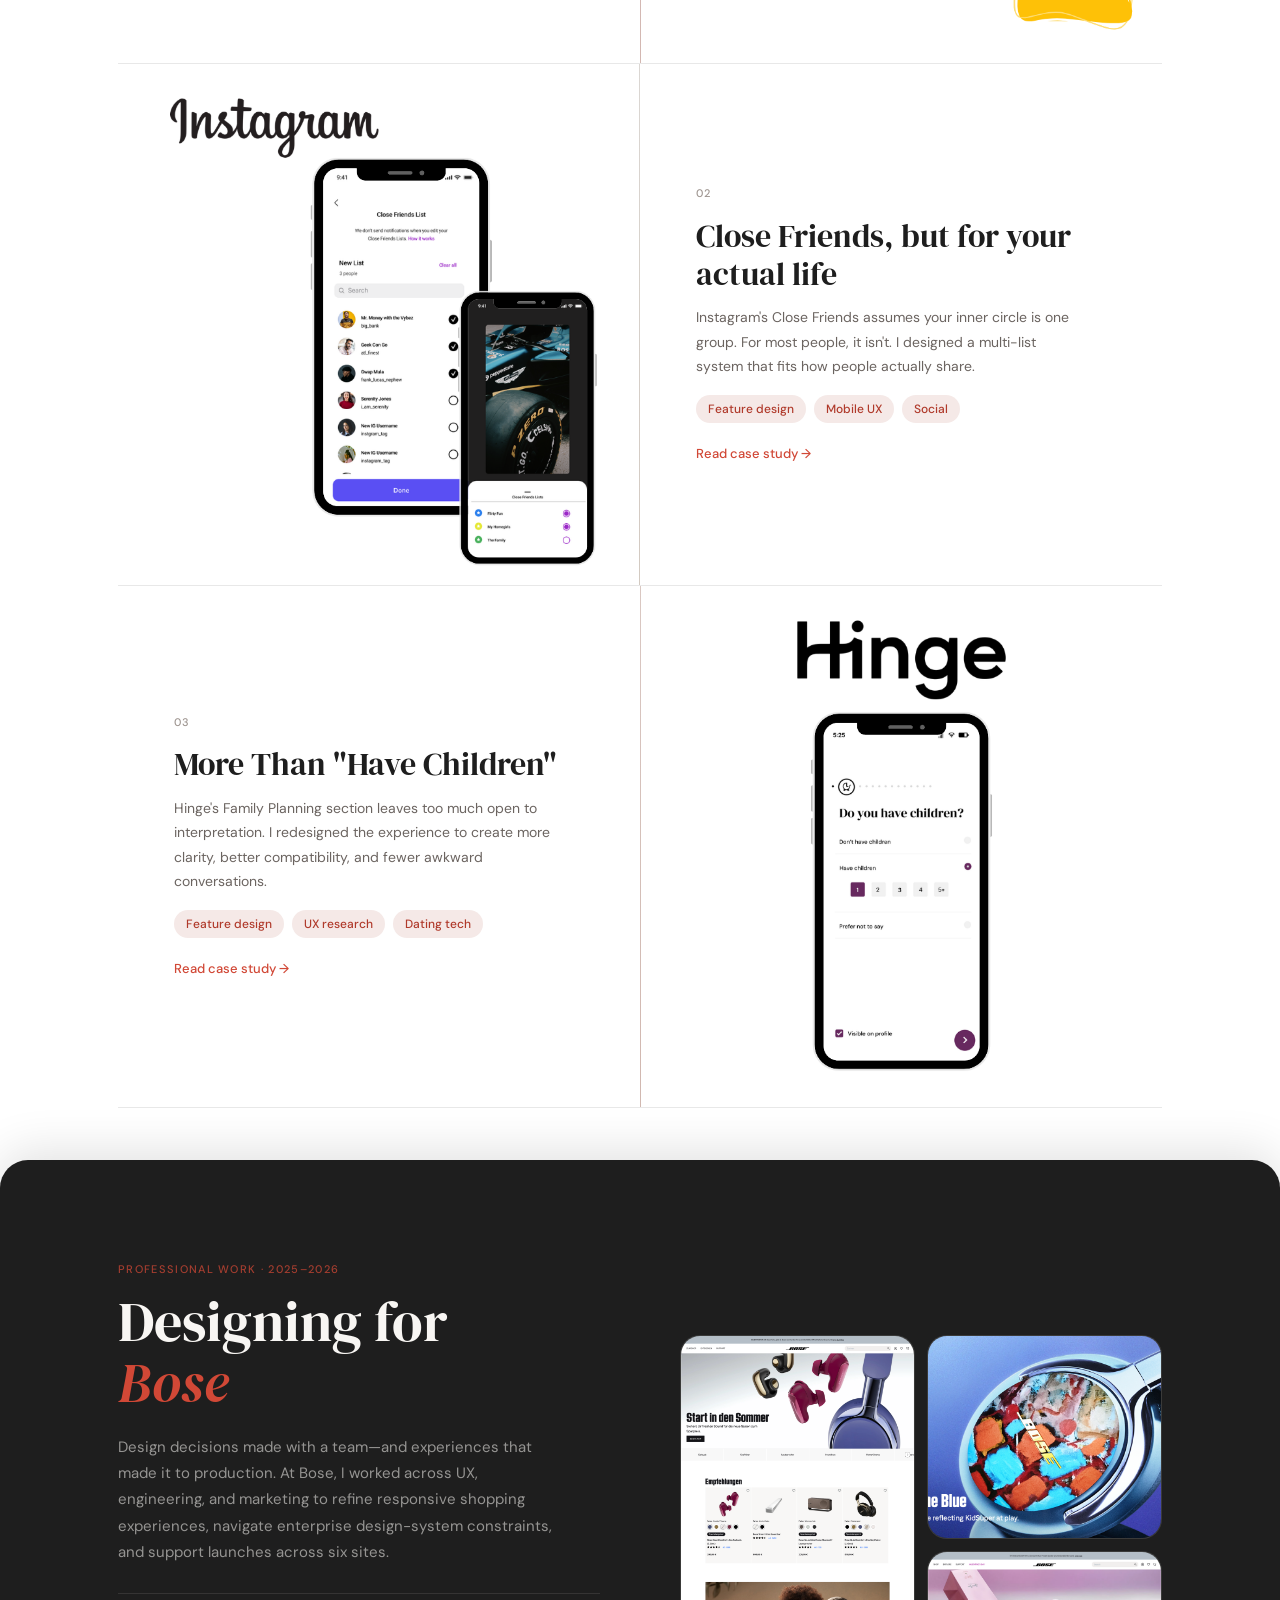
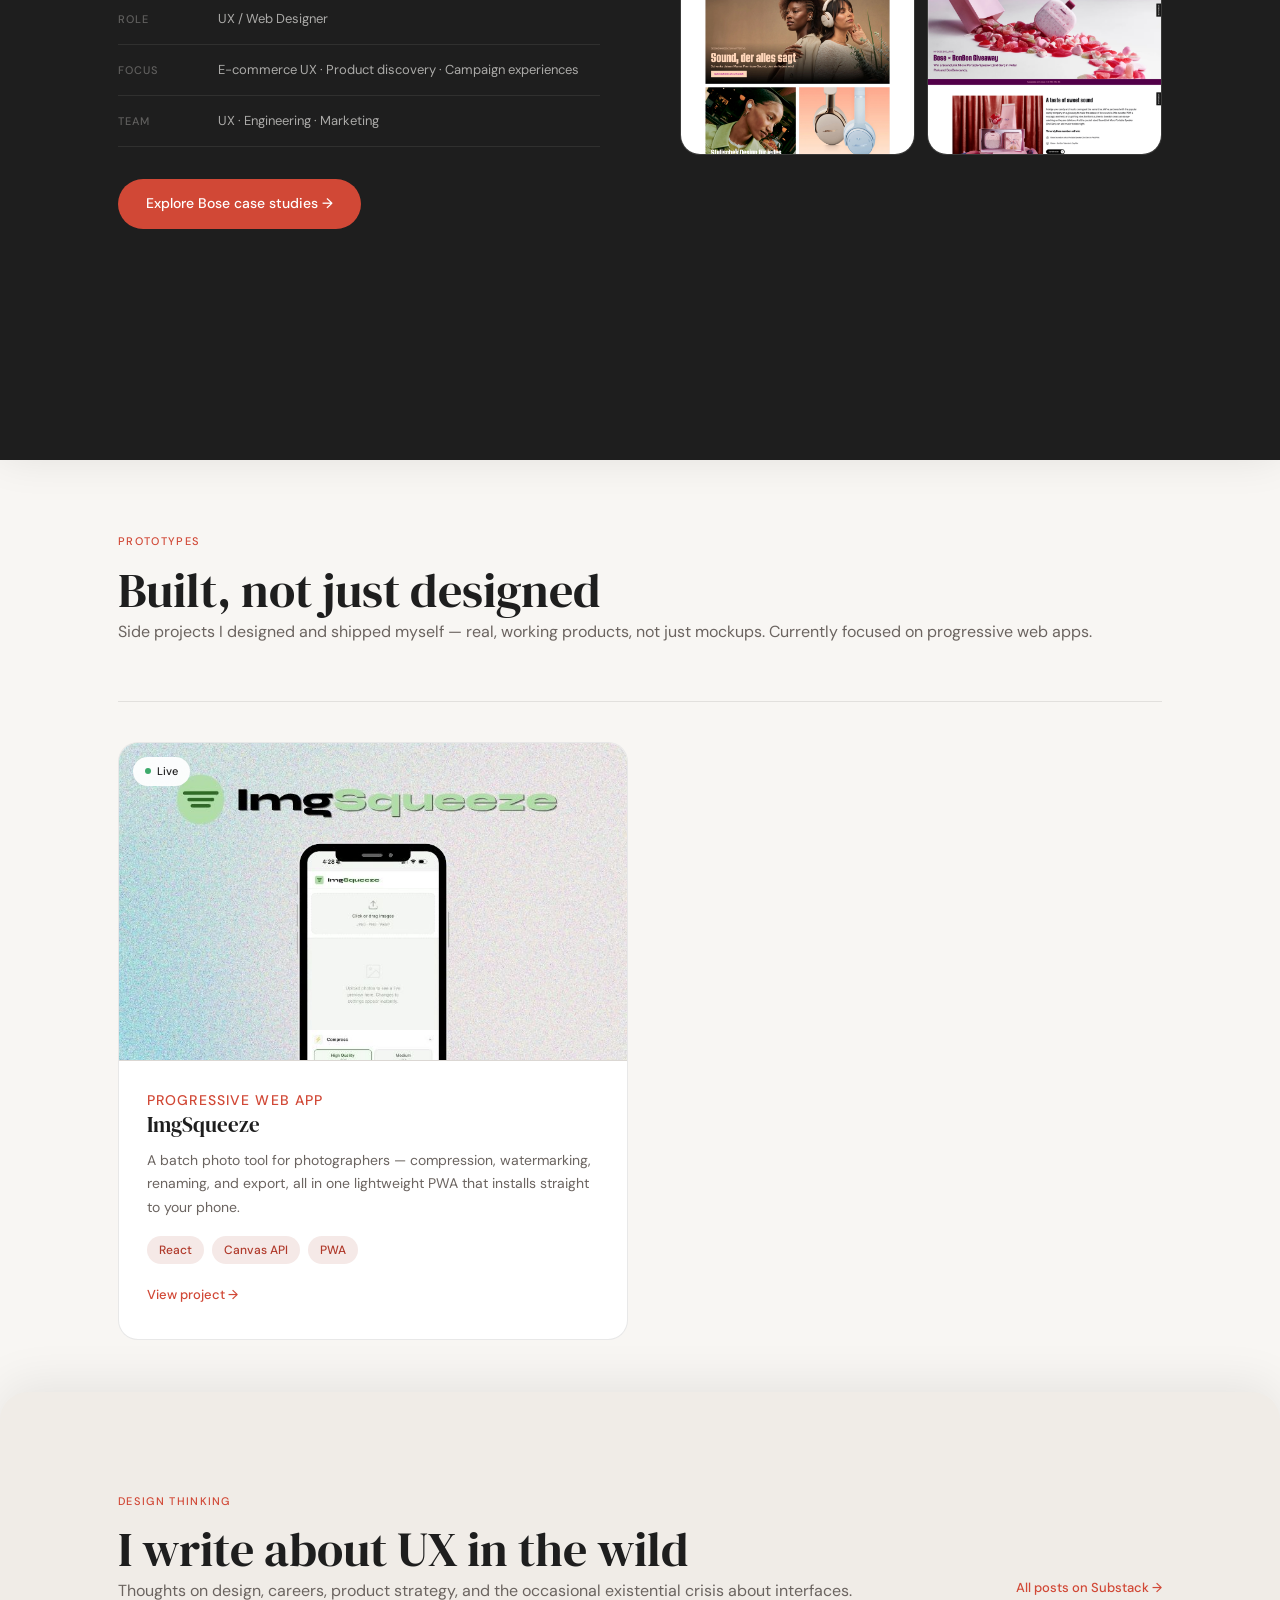
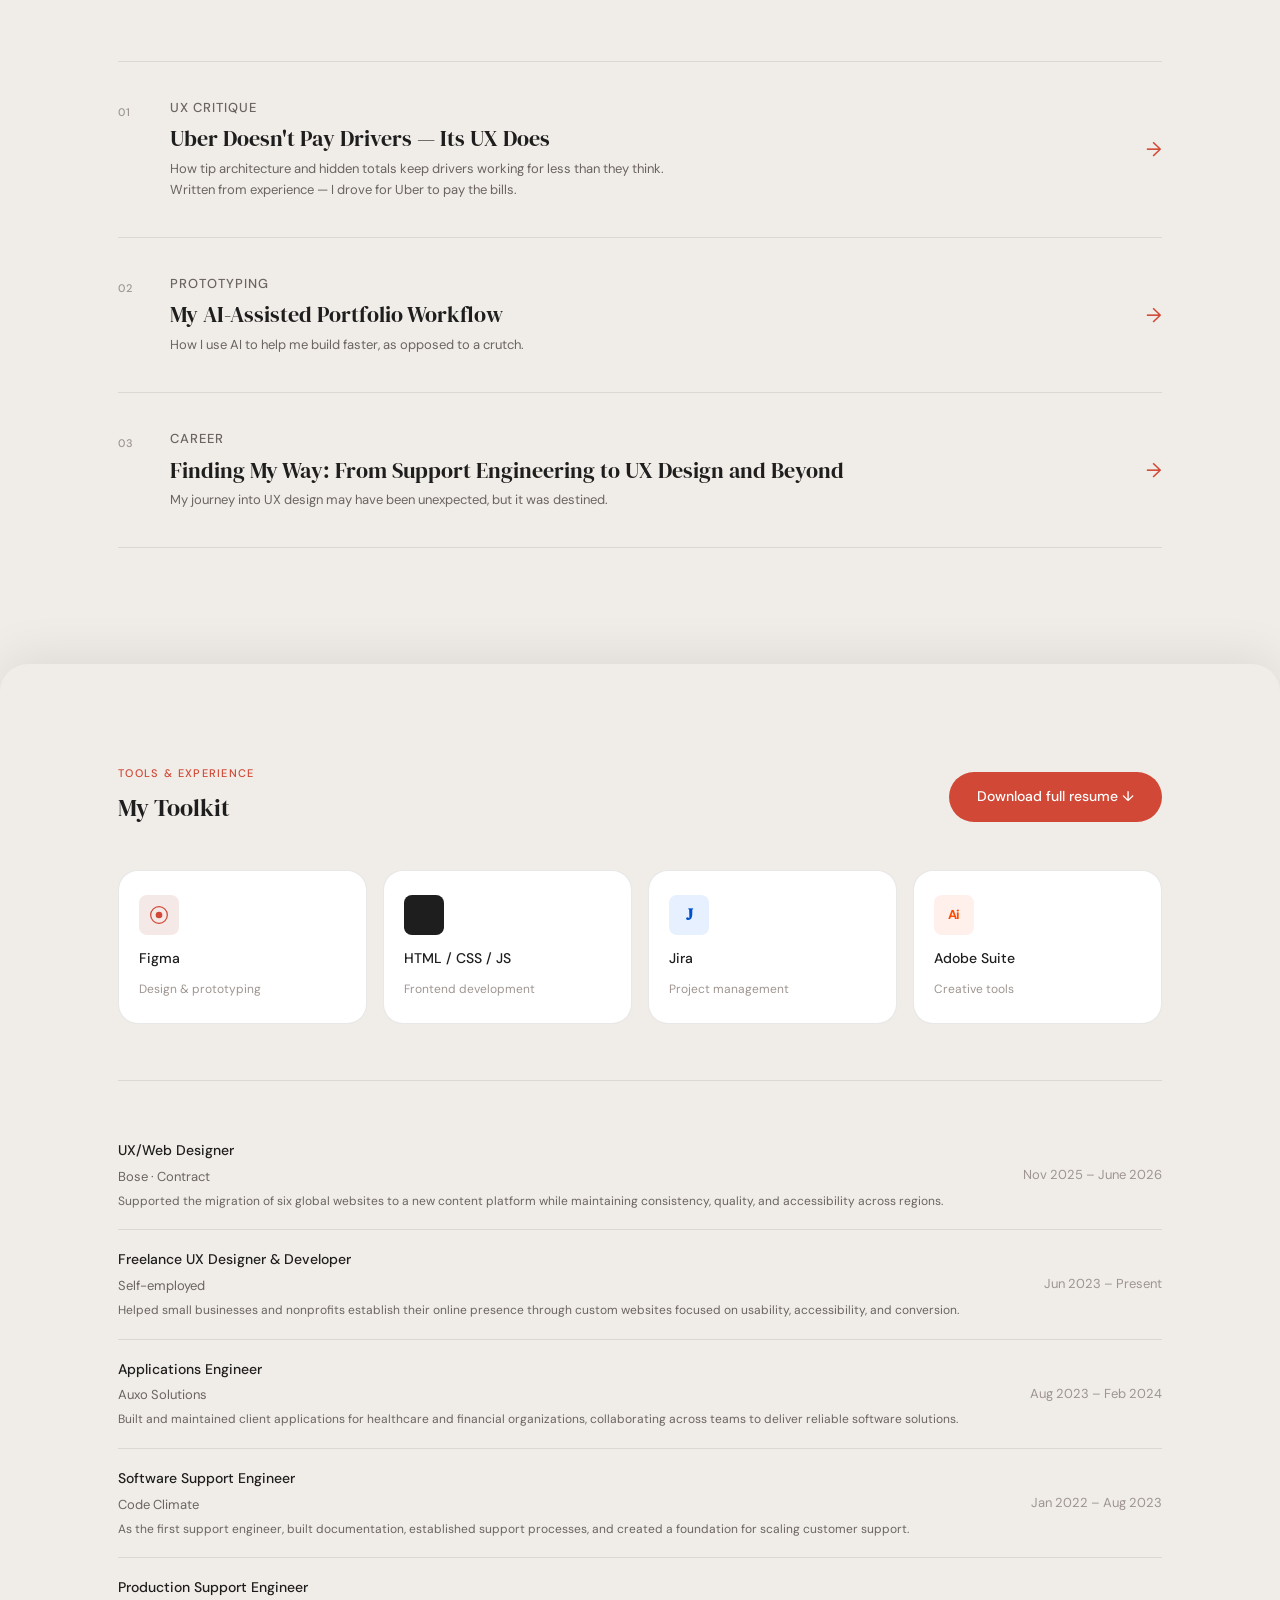
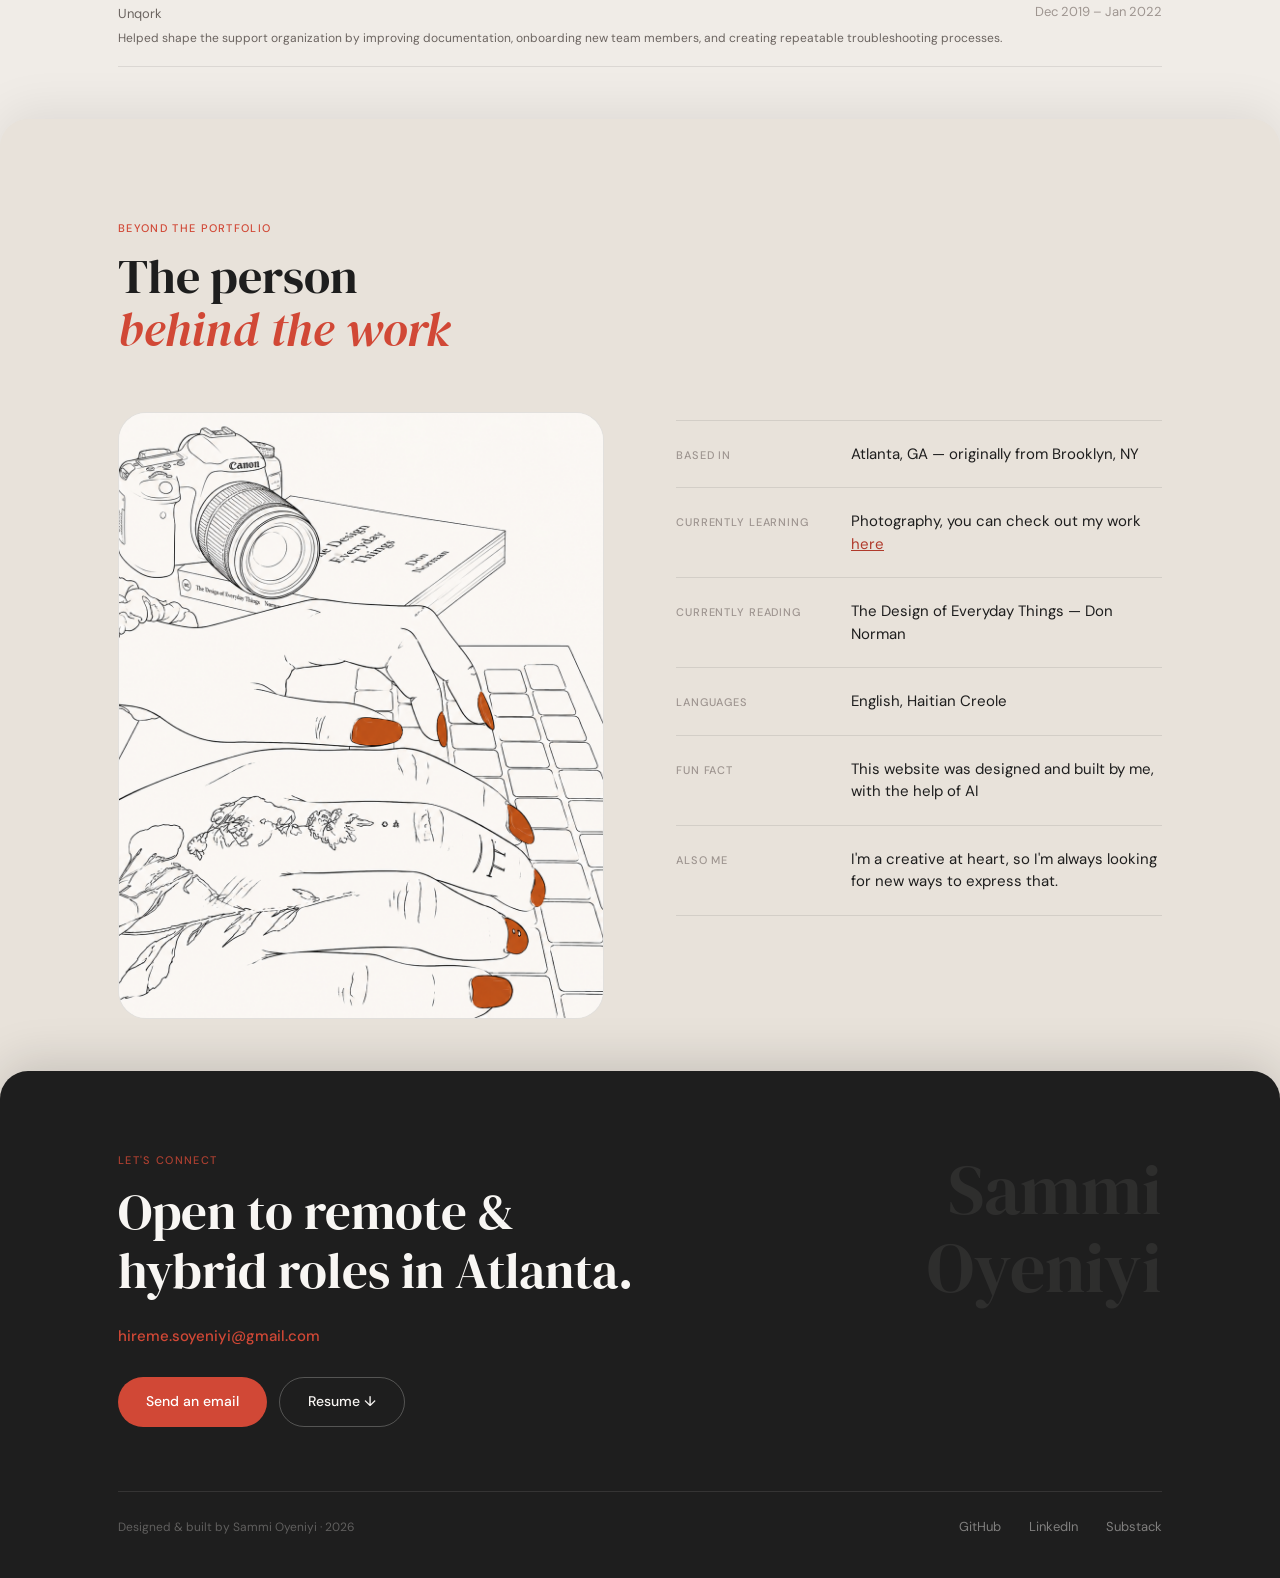
==== commit 4ee4a1a3: "add new resume" ====
--- a/index.html
+++ b/index.html
@@ -158,7 +158,7 @@
 
             <a href="#work" class="btn-primary">See my work</a>
 
-            <a href="assets/sam-oyeniyi-product-designer-resume.pdf" class="btn-outline" download>Download Resume ↓</a>
+            <a href="assets/s-oyeniyi-ux-designer.pdf" class="btn-outline" download>Download Resume ↓</a>
 
           </div>
 
@@ -680,7 +680,7 @@
 
               </div>
 
-              <span class="resume-role-date">Jun 2024 – Present</span>
+              <span class="resume-role-date">Jun 2023 – Present</span>
 
             </div>
 
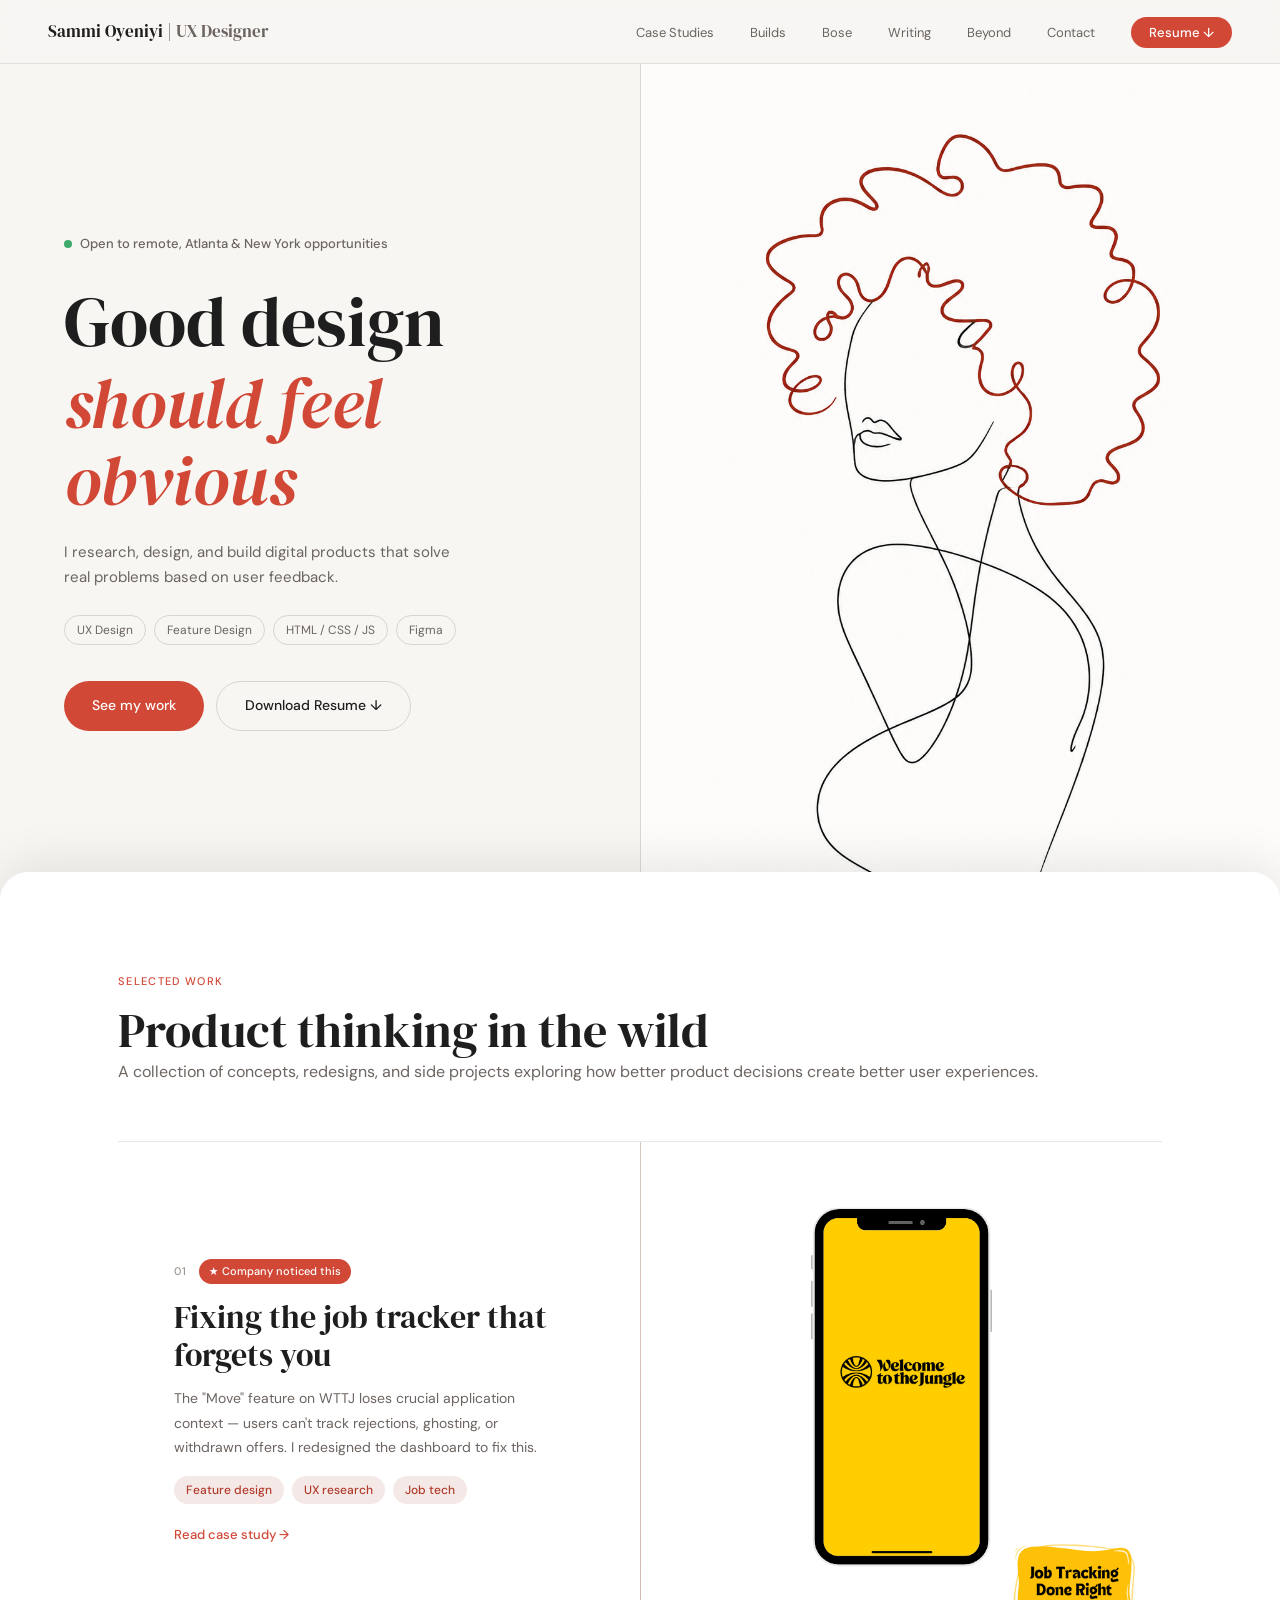
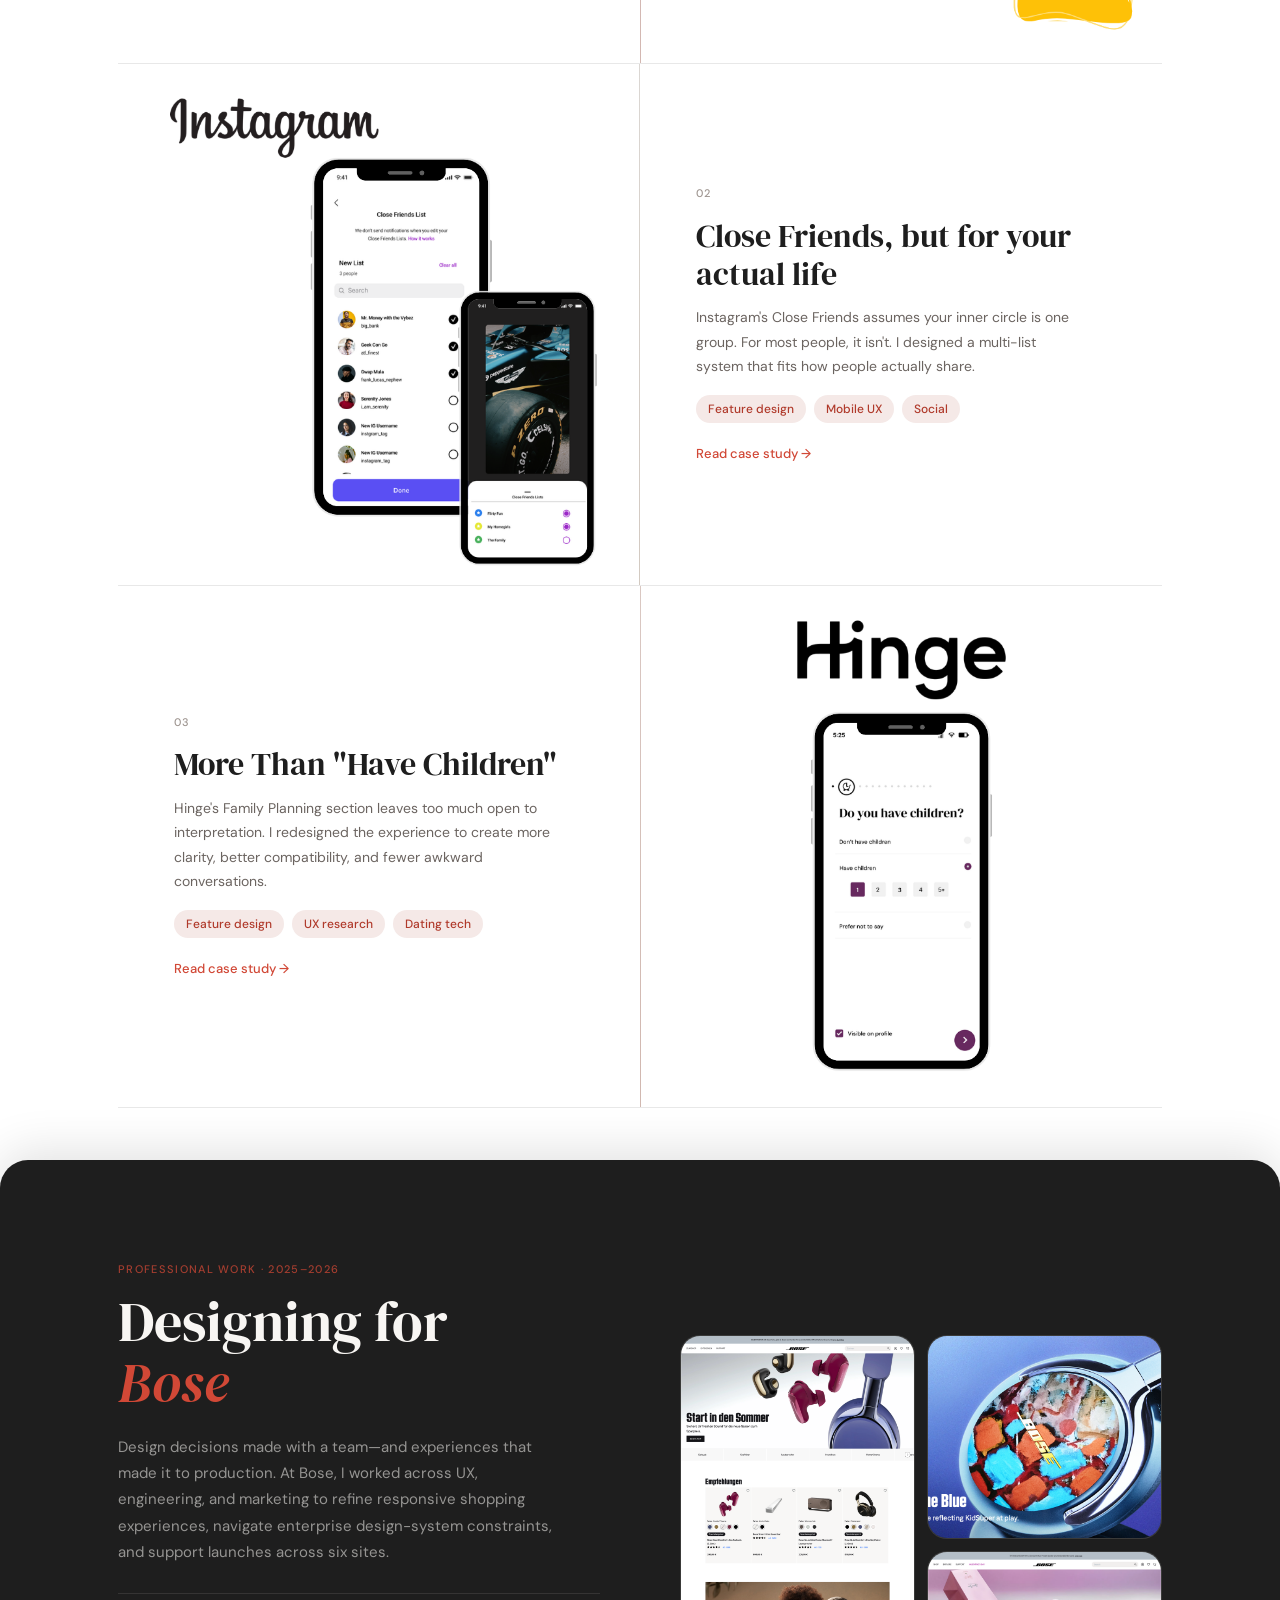
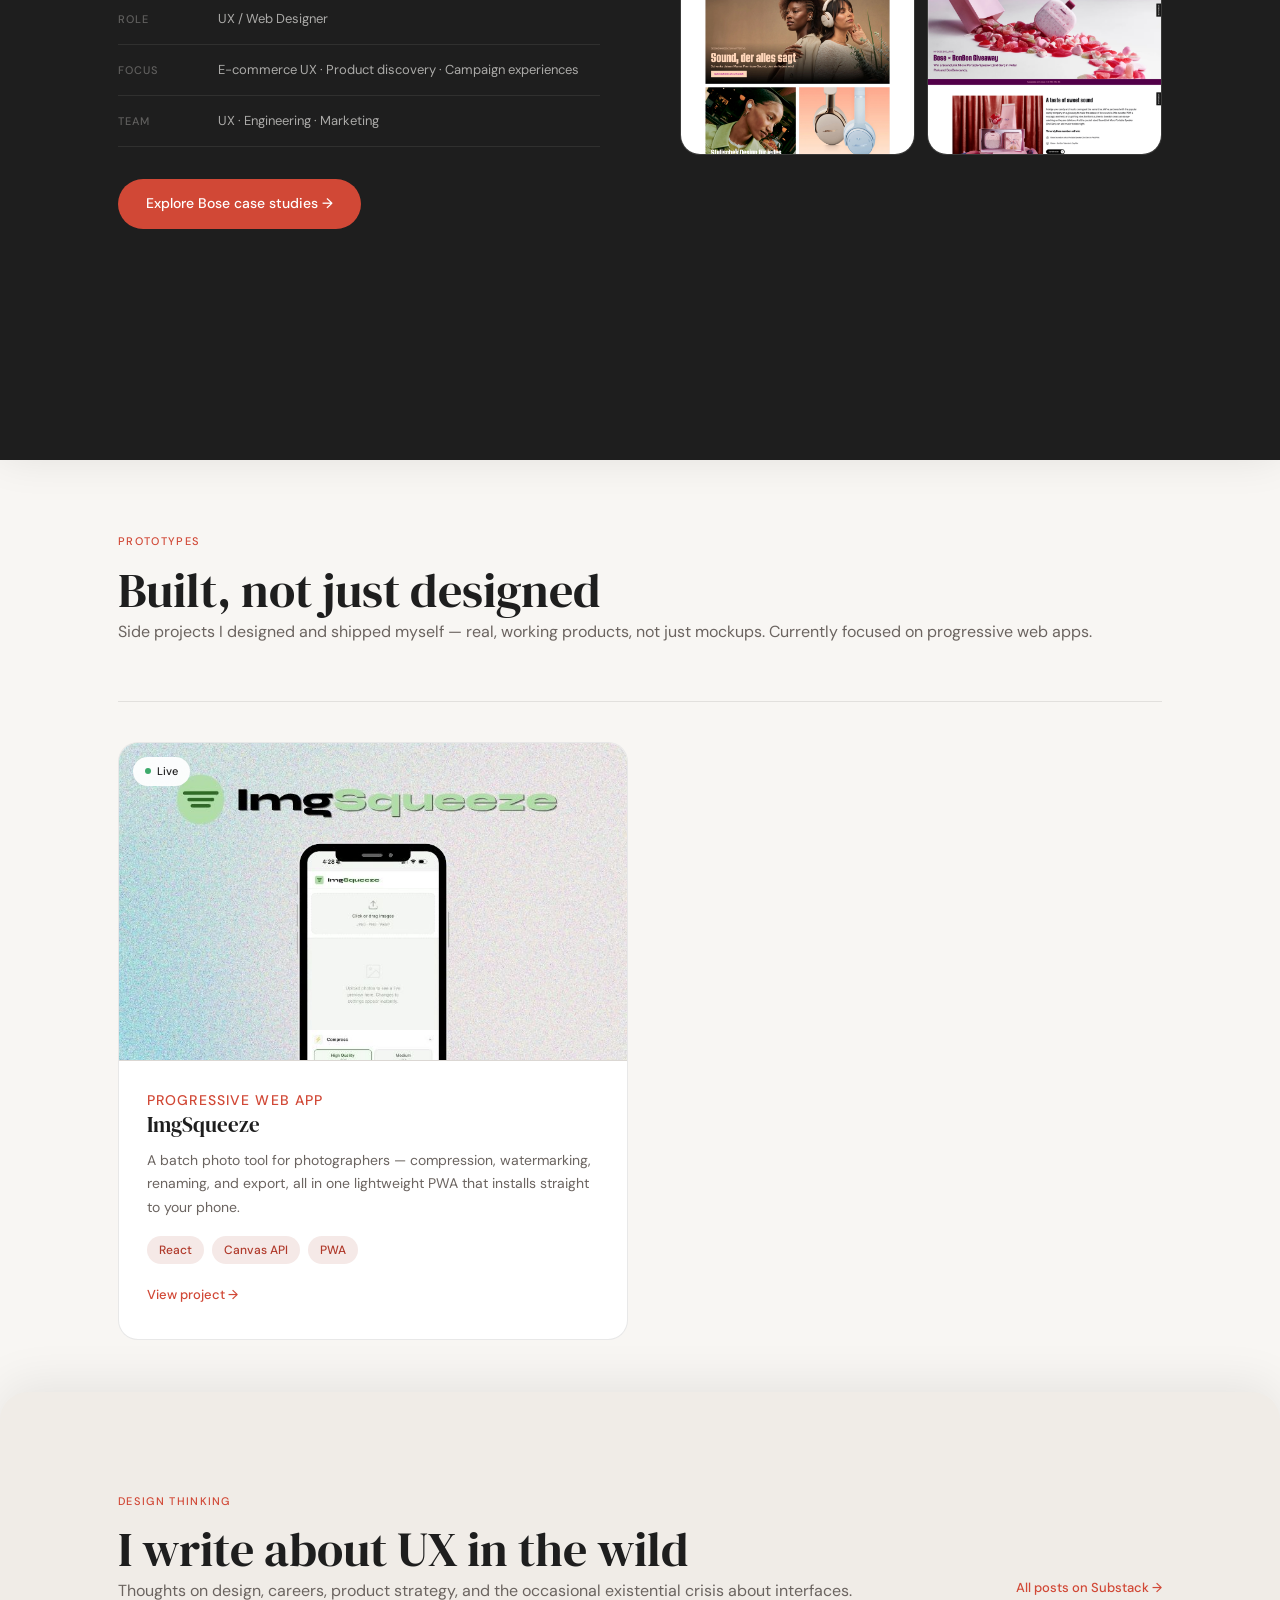
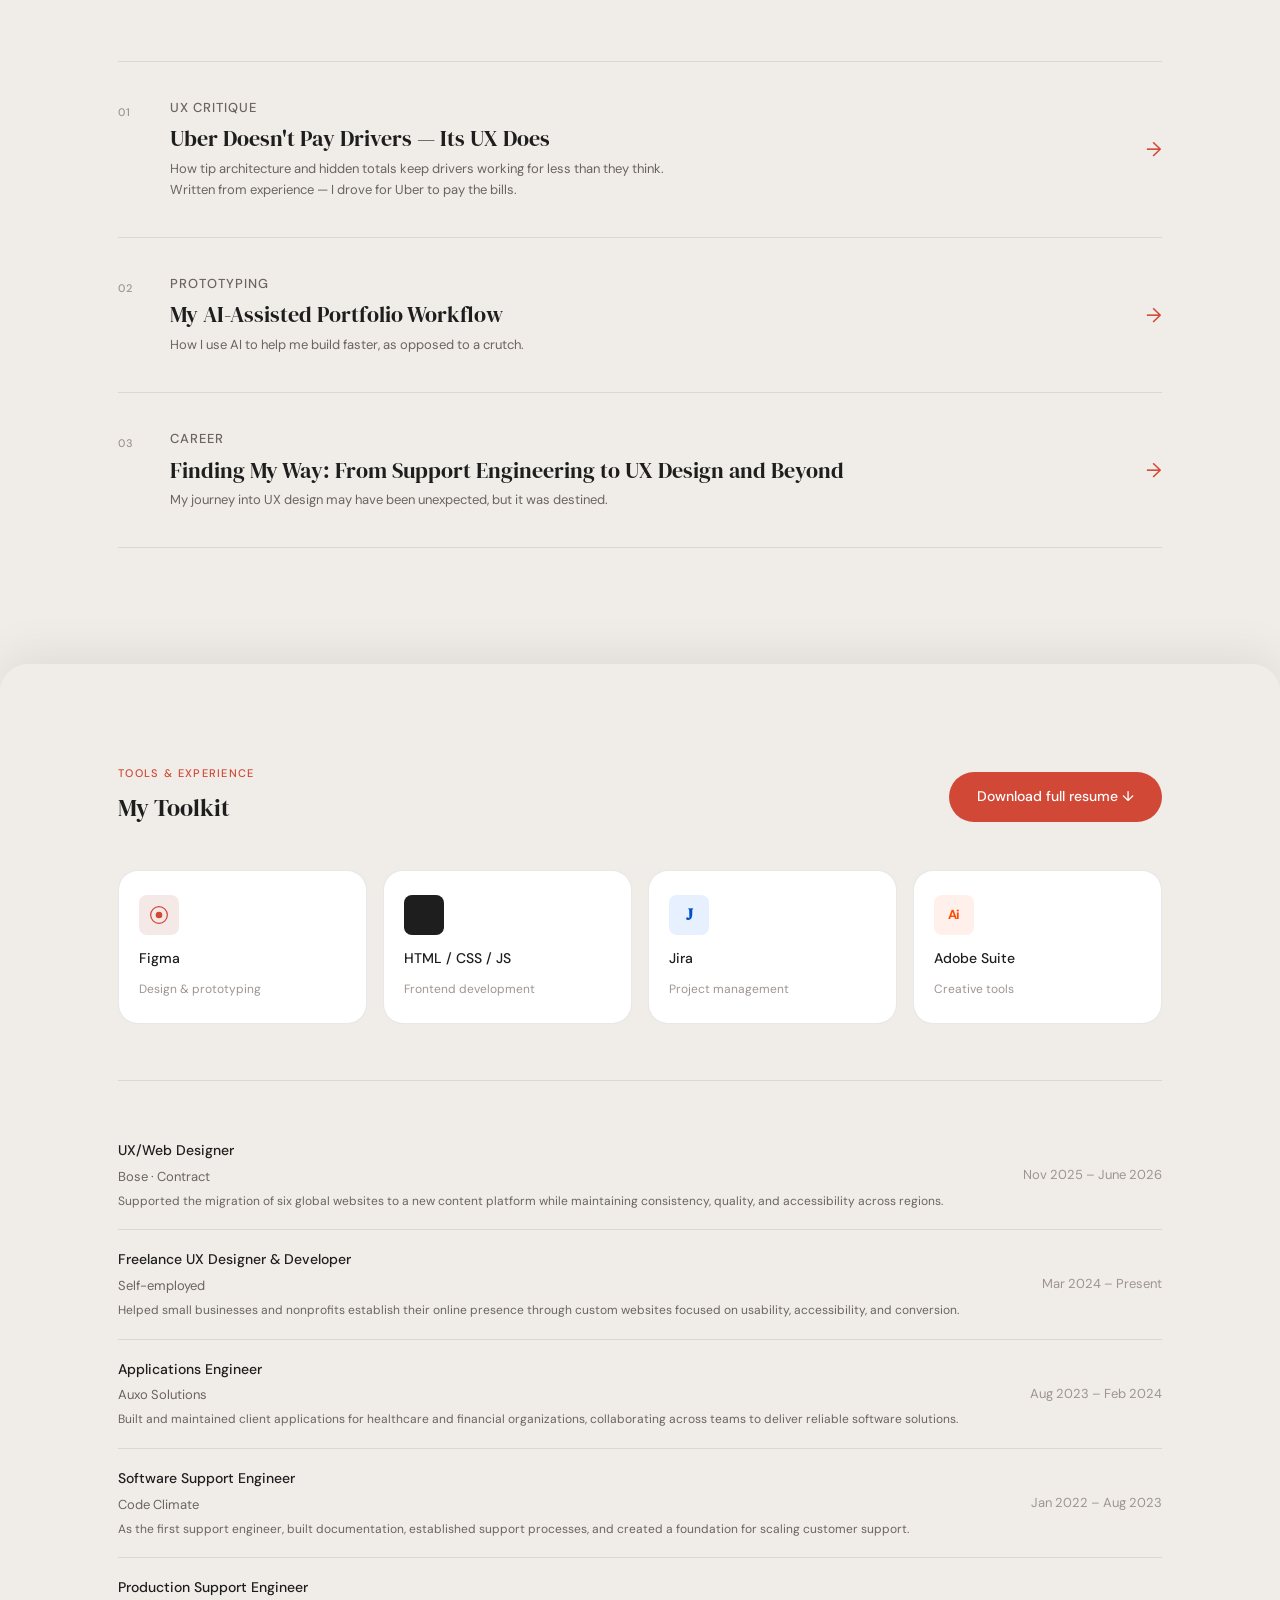
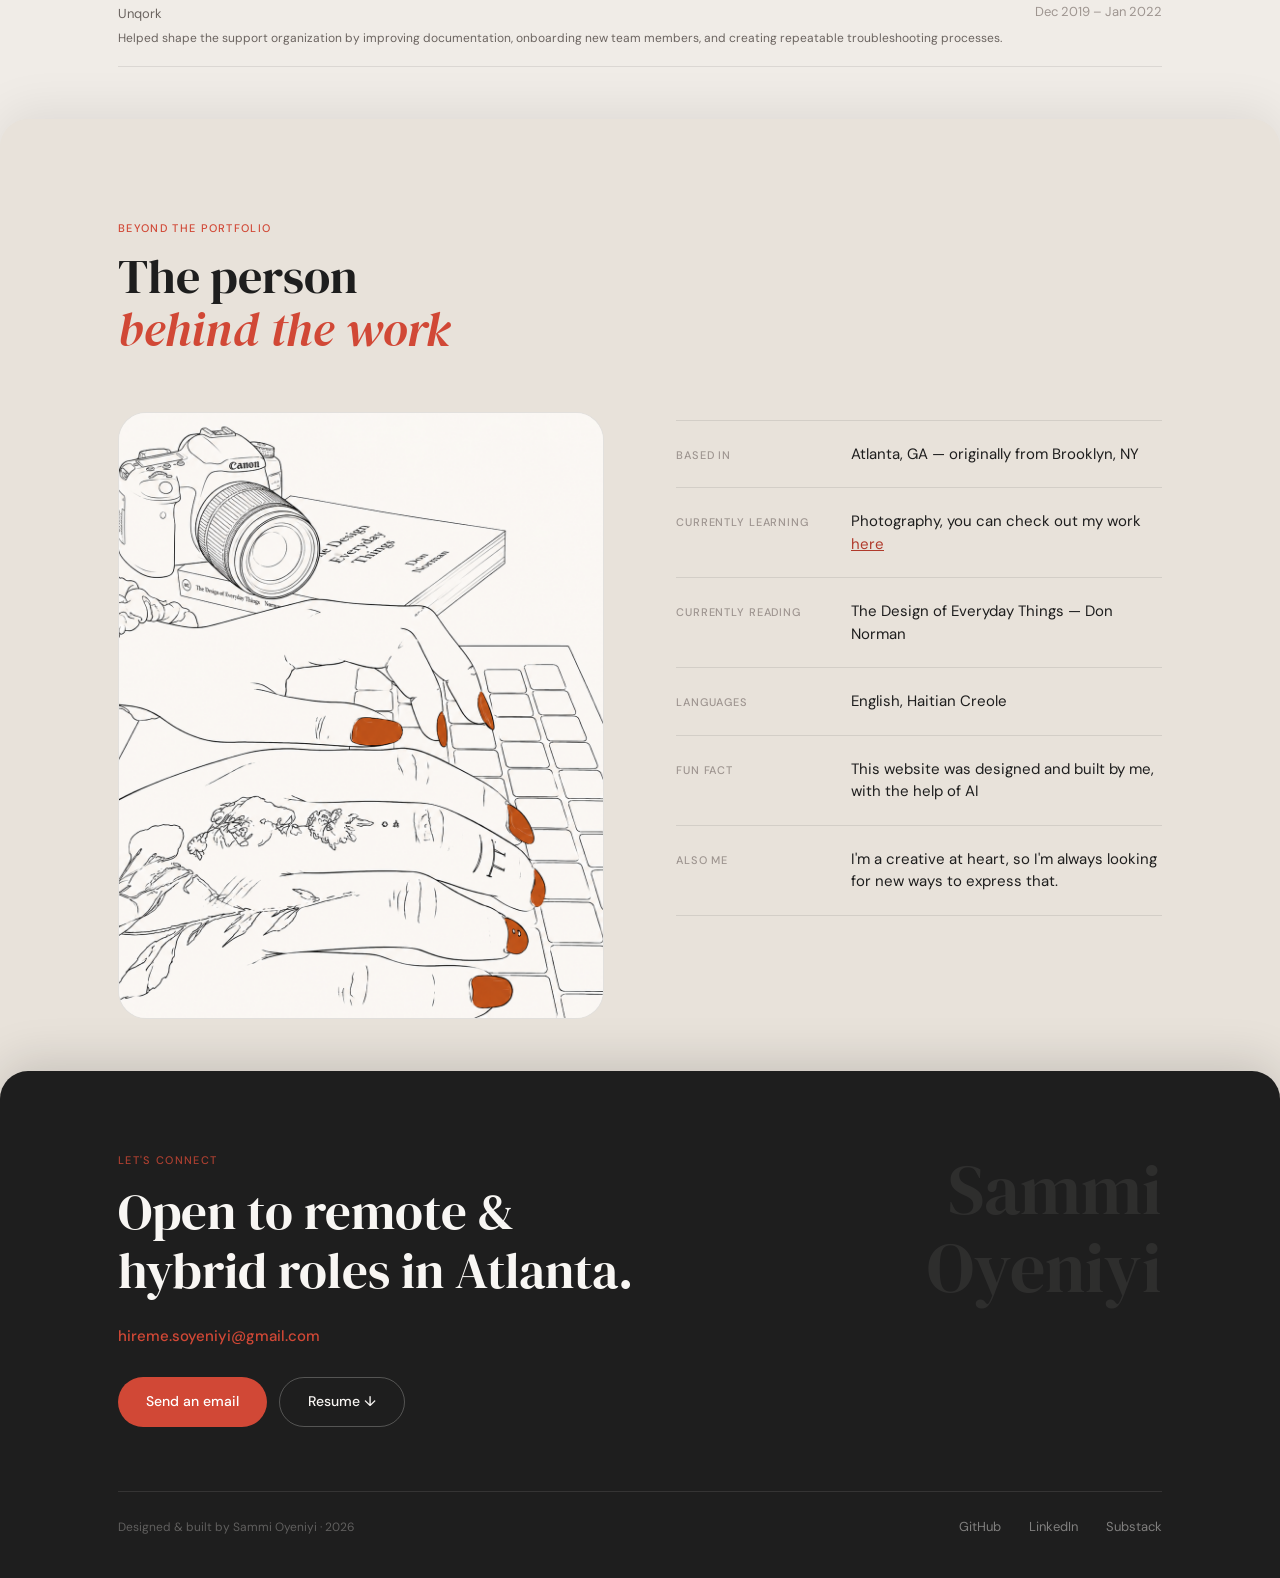
==== commit 5121249a: "fix dates" ====
--- a/index.html
+++ b/index.html
@@ -680,7 +680,7 @@
 
               </div>
 
-              <span class="resume-role-date">Jun 2023 – Present</span>
+              <span class="resume-role-date">Mar 2024 – Present</span>
 
             </div>
 
@@ -780,7 +780,7 @@
 
               <span class="fact-label">Currently learning</span>
 
-              <span class="fact-value">Photography, you can check out my work <a href="https://www.sammishotthat.com/" target="_blank" style="text-decoration: underline;color: #B03A2B;" rel="noopener noreferrer">here</a> </span>
+              <span class="fact-value">Photography, you can check out my work <a href="https://www.sammishotthat.com/" target="_blank" rel="noopener noreferrer"><span class="photo">here</span> </a> </span>
 
             </div>
 
--- a/styles.css
+++ b/styles.css
@@ -630,6 +630,11 @@
     color: var(--charcoal);
     line-height: 1.5;
   }
+
+  .photo {
+    text-decoration: underline;
+    color: #B03A2B;
+  }
   
   /* ============================================
      FOOTER / CONTACT
